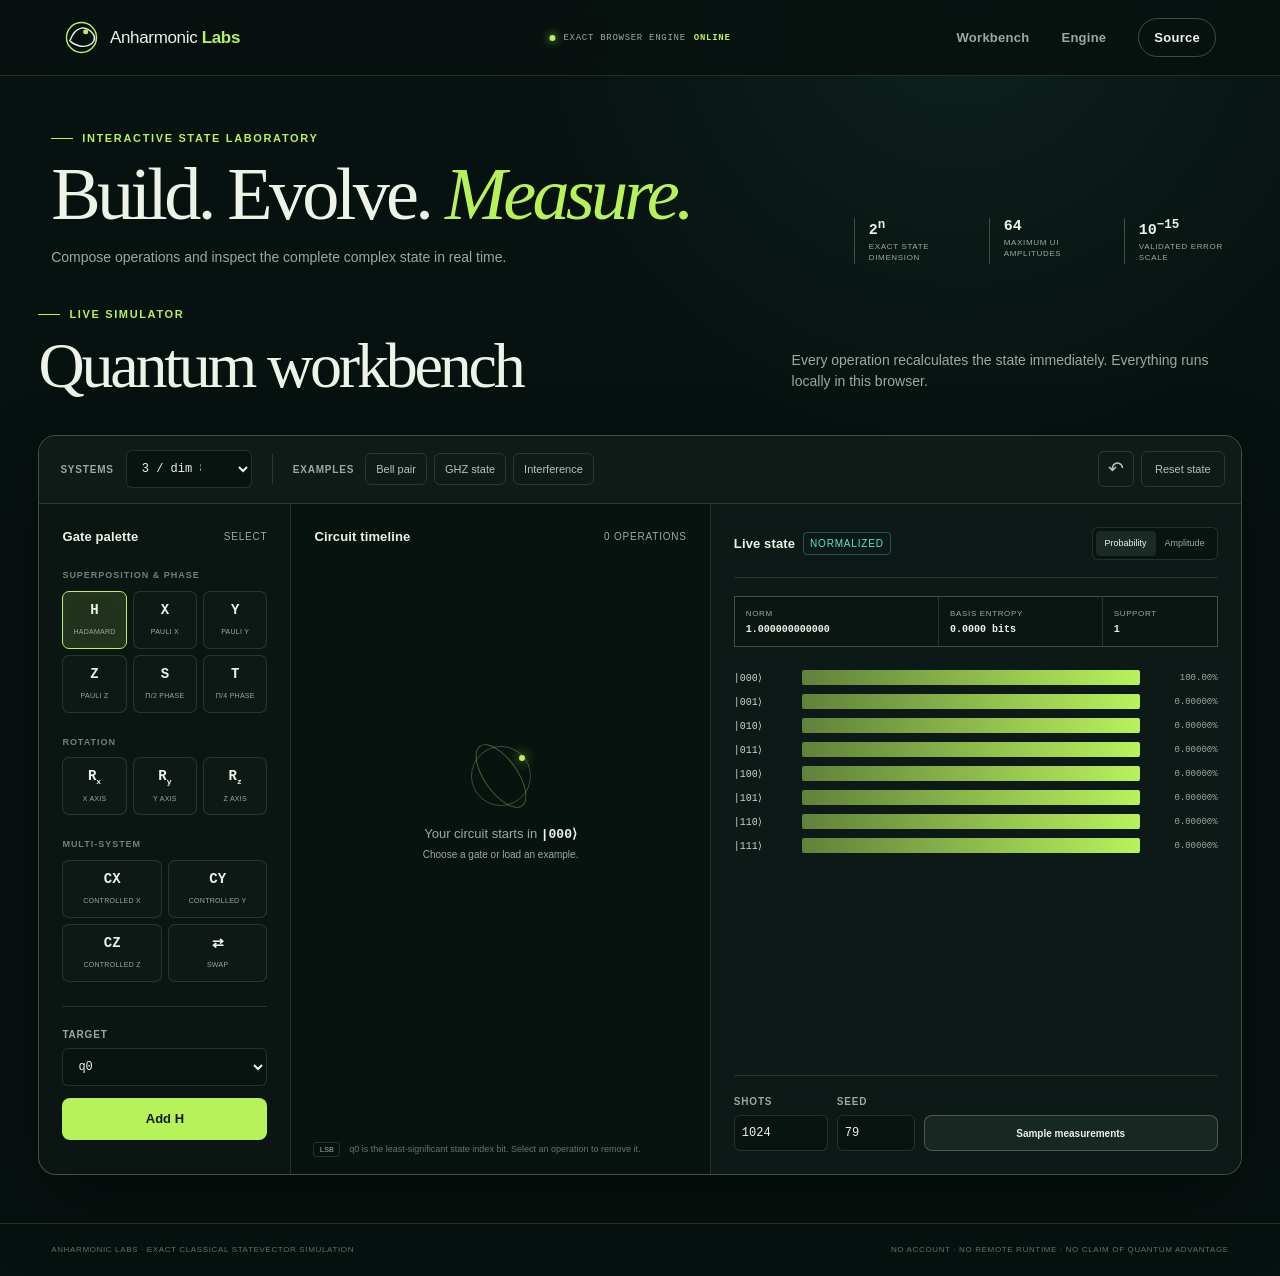
==== index.html @ ef907592 "Serve simulator from configured Pages root" ====
<!doctype html>
<html lang="en">
  <head>
    <meta charset="utf-8">
    <meta name="viewport" content="width=device-width, initial-scale=1">
    <meta name="description" content="Anharmonic Labs interactive quantum statevector simulator.">
    <meta name="theme-color" content="#07110f">
    <meta http-equiv="Content-Security-Policy" content="default-src 'self'; script-src 'self'; style-src 'self'; img-src 'self' data:; font-src 'self'; connect-src 'self'; object-src 'none'; base-uri 'self'; form-action 'self'">
    <title>Anharmonic Labs — Quantum Workbench</title>
    <link rel="stylesheet" href="assets/styles.css">
    <link rel="icon" href="assets/favicon.svg" type="image/svg+xml">
    <script type="module" src="assets/app.mjs"></script>
  </head>
  <body class="app-body">
    <a class="skip-link" href="#simulator">Skip to simulator</a>

    <header class="site-header app-header">
      <a class="brand" href="#simulator" aria-label="Anharmonic Labs workbench">
        <svg class="brand-mark" viewBox="0 0 42 42" role="img" aria-label="Anharmonic Labs orbit mark">
          <circle cx="21" cy="21" r="18"></circle>
          <path d="M7 25c7-19 20-19 28-8S21 39 7 25Z"></path>
          <circle class="brand-core" cx="26" cy="14" r="3"></circle>
        </svg>
        <span>Anharmonic <b>Labs</b></span>
      </a>
      <div class="engine-status"><i></i><span>Exact browser engine</span><strong>ONLINE</strong></div>
      <button id="mobile-menu" class="mobile-menu" type="button" aria-expanded="false" aria-controls="primary-nav">
        <span></span><span></span><span></span><span class="sr-only">Open navigation</span>
      </button>
      <nav id="primary-nav" class="primary-nav" aria-label="Primary navigation">
        <a href="#simulator">Workbench</a>
        <a href="https://github.com/Anharmoniclabs/Anharmoniclabs/tree/main/anharmonic-labs">Engine</a>
        <a class="nav-cta" href="https://github.com/Anharmoniclabs/Anharmoniclabs">Source</a>
      </nav>
    </header>

    <main class="simulator-app">
      <section class="app-intro" aria-labelledby="app-title">
        <div>
          <p class="eyebrow"><span></span> Interactive state laboratory</p>
          <h1 id="app-title">Build. Evolve. <em>Measure.</em></h1>
          <p>Compose operations and inspect the complete complex state in real time.</p>
        </div>
        <dl class="app-readout" aria-label="Engine capabilities">
          <div><dt>2<sup>n</sup></dt><dd>Exact state dimension</dd></div>
          <div><dt>64</dt><dd>Maximum UI amplitudes</dd></div>
          <div><dt>10<sup>−15</sup></dt><dd>Validated error scale</dd></div>
        </dl>
      </section>

      <section id="simulator" class="lab-section app-lab" aria-labelledby="simulator-title">
        <div class="section-heading app-section-heading">
          <div>
            <p class="eyebrow"><span></span> Live simulator</p>
            <h2 id="simulator-title">Quantum workbench</h2>
          </div>
          <p>Every operation recalculates the state immediately. Everything runs locally in this browser.</p>
        </div>

        <div class="lab-shell">
          <div class="lab-toolbar">
            <label class="field compact-field">
              <span>Systems</span>
              <select id="system-count">
                <option value="1">1 / dim 2</option>
                <option value="2">2 / dim 4</option>
                <option value="3" selected>3 / dim 8</option>
                <option value="4">4 / dim 16</option>
                <option value="5">5 / dim 32</option>
                <option value="6">6 / dim 64</option>
              </select>
            </label>
            <div class="toolbar-divider"></div>
            <div class="example-group" aria-label="Circuit examples">
              <span>Examples</span>
              <button type="button" data-example="bell">Bell pair</button>
              <button type="button" data-example="ghz">GHZ state</button>
              <button type="button" data-example="interference">Interference</button>
            </div>
            <div class="toolbar-actions">
              <button id="undo-gate" class="icon-button" type="button" title="Undo last operation" aria-label="Undo last operation">↶</button>
              <button id="reset-circuit" class="text-button" type="button">Reset state</button>
            </div>
          </div>

          <div class="lab-workspace">
            <aside class="gate-panel" aria-labelledby="gate-panel-title">
              <div class="panel-title"><h3 id="gate-panel-title">Gate palette</h3><span>Select</span></div>

              <p class="gate-family">Superposition &amp; phase</p>
              <div class="gate-grid">
                <button type="button" class="gate-button is-selected" data-gate="h" aria-pressed="true"><strong>H</strong><span>Hadamard</span></button>
                <button type="button" class="gate-button" data-gate="x" aria-pressed="false"><strong>X</strong><span>Pauli X</span></button>
                <button type="button" class="gate-button" data-gate="y" aria-pressed="false"><strong>Y</strong><span>Pauli Y</span></button>
                <button type="button" class="gate-button" data-gate="z" aria-pressed="false"><strong>Z</strong><span>Pauli Z</span></button>
                <button type="button" class="gate-button" data-gate="s" aria-pressed="false"><strong>S</strong><span>π/2 phase</span></button>
                <button type="button" class="gate-button" data-gate="t" aria-pressed="false"><strong>T</strong><span>π/4 phase</span></button>
              </div>

              <p class="gate-family">Rotation</p>
              <div class="gate-grid gate-grid-three">
                <button type="button" class="gate-button" data-gate="rx" aria-pressed="false"><strong>R<sub>x</sub></strong><span>X axis</span></button>
                <button type="button" class="gate-button" data-gate="ry" aria-pressed="false"><strong>R<sub>y</sub></strong><span>Y axis</span></button>
                <button type="button" class="gate-button" data-gate="rz" aria-pressed="false"><strong>R<sub>z</sub></strong><span>Z axis</span></button>
              </div>

              <p class="gate-family">Multi-system</p>
              <div class="gate-grid gate-grid-two">
                <button type="button" class="gate-button" data-gate="cx" aria-pressed="false"><strong>CX</strong><span>Controlled X</span></button>
                <button type="button" class="gate-button" data-gate="cy" aria-pressed="false"><strong>CY</strong><span>Controlled Y</span></button>
                <button type="button" class="gate-button" data-gate="cz" aria-pressed="false"><strong>CZ</strong><span>Controlled Z</span></button>
                <button type="button" class="gate-button" data-gate="swap" aria-pressed="false"><strong>⇄</strong><span>Swap</span></button>
              </div>

              <div class="gate-config">
                <label class="field"><span>Target</span><select id="target-system"></select></label>
                <label id="controlled-fields" class="field" hidden><span>Control / peer</span><select id="control-system"></select></label>
                <label id="rotation-fields" class="field rotation-field" hidden>
                  <span>Angle <output id="angle-output" for="rotation-angle">0.50π</output></span>
                  <input id="rotation-angle" type="range" min="-2" max="2" step="0.125" value="0.5">
                </label>
                <button id="add-gate" class="button button-primary add-gate" type="button">Add H</button>
              </div>
            </aside>

            <div class="circuit-panel">
              <div class="panel-title"><h3>Circuit timeline</h3><span id="operation-count">0 operations</span></div>
              <div id="circuit-view" class="circuit-view" aria-live="polite"></div>
              <p class="circuit-note"><span>LSB</span> q0 is the least-significant state index bit. Select an operation to remove it.</p>
            </div>

            <section class="results-panel" aria-labelledby="results-title">
              <div class="results-header">
                <div class="panel-title"><h3 id="results-title">Live state</h3><span class="exact-badge">Normalized</span></div>
                <div class="tab-list" role="tablist" aria-label="Result view">
                  <button type="button" role="tab" class="is-active" data-result-mode="probabilities" aria-selected="true">Probability</button>
                  <button type="button" role="tab" data-result-mode="amplitudes" aria-selected="false">Amplitude</button>
                </div>
              </div>

              <div class="metrics-row">
                <div><span>Norm</span><strong id="metric-norm">1.000000000000</strong></div>
                <div><span>Basis entropy</span><strong id="metric-entropy">0.0000 bits</strong></div>
                <div><span>Support</span><strong id="metric-support">1</strong></div>
              </div>

              <div id="probability-panel" class="result-content" role="tabpanel">
                <div id="probability-chart" class="probability-chart"></div>
              </div>
              <div id="amplitude-panel" class="result-content table-wrap" role="tabpanel" hidden>
                <table class="amplitude-table">
                  <thead><tr><th>Basis</th><th>Complex amplitude</th><th>Probability</th><th>Phase</th></tr></thead>
                  <tbody id="amplitude-table-body"></tbody>
                </table>
              </div>

              <div class="sample-bar">
                <label class="field inline-field"><span>Shots</span><input id="shots" type="number" value="1024" min="1" max="1000000"></label>
                <label class="field inline-field"><span>Seed</span><input id="seed" type="number" value="79"></label>
                <button id="sample-circuit" class="button button-secondary" type="button">Sample measurements</button>
              </div>
            </section>
          </div>
        </div>
      </section>
    </main>

    <footer class="app-footer">
      <span>Anharmonic Labs · exact classical statevector simulation</span>
      <span>No account · no remote runtime · no claim of quantum advantage</span>
    </footer>
    <div id="toast" class="toast" role="status" aria-live="polite"></div>
  </body>
</html>
---- assets/styles.css ----
:root {
  color-scheme: dark;
  --ink: #07110f;
  --ink-raised: #0b1714;
  --ink-soft: #10201c;
  --line: rgba(232, 242, 225, 0.13);
  --line-bright: rgba(232, 242, 225, 0.25);
  --paper: #eef3e8;
  --muted: #9ca9a0;
  --acid: #b8f25b;
  --acid-soft: rgba(184, 242, 91, 0.12);
  --aqua: #5be6c4;
  --violet: #9279ff;
  --danger: #ff806d;
  --serif: Georgia, "Times New Roman", serif;
  --sans: Inter, ui-sans-serif, -apple-system, BlinkMacSystemFont, "Segoe UI", sans-serif;
  --mono: "SFMono-Regular", Consolas, "Liberation Mono", monospace;
  --radius: 18px;
  --shadow: 0 30px 80px rgba(0, 0, 0, 0.3);
}

* { box-sizing: border-box; }
html { scroll-behavior: smooth; scroll-padding-top: 88px; }
body {
  margin: 0;
  background: var(--ink);
  color: var(--paper);
  font-family: var(--sans);
  font-size: 16px;
  line-height: 1.5;
  -webkit-font-smoothing: antialiased;
}
button, input, select { font: inherit; }
button, a { -webkit-tap-highlight-color: transparent; }
a { color: inherit; }
button { color: inherit; }
[hidden] { display: none !important; }

.sr-only {
  position: absolute;
  width: 1px;
  height: 1px;
  padding: 0;
  margin: -1px;
  overflow: hidden;
  clip: rect(0, 0, 0, 0);
  white-space: nowrap;
  border: 0;
}
.skip-link {
  position: fixed;
  z-index: 100;
  top: 10px;
  left: 10px;
  transform: translateY(-160%);
  padding: 10px 16px;
  border-radius: 8px;
  background: var(--acid);
  color: var(--ink);
  font-weight: 800;
}
.skip-link:focus { transform: none; }

.site-header {
  position: sticky;
  z-index: 50;
  top: 0;
  display: flex;
  align-items: center;
  justify-content: space-between;
  width: 100%;
  height: 76px;
  padding: 0 clamp(22px, 5vw, 80px);
  border-bottom: 1px solid var(--line);
  background: rgba(7, 17, 15, 0.86);
  backdrop-filter: blur(18px);
}
.brand {
  display: inline-flex;
  align-items: center;
  gap: 11px;
  color: var(--paper);
  font-size: 17px;
  font-weight: 500;
  letter-spacing: -0.02em;
  text-decoration: none;
}
.brand b { color: var(--acid); font-weight: 650; }
.brand-mark { width: 35px; height: 35px; fill: none; stroke: var(--acid); stroke-width: 1.7; }
.brand-mark path { stroke: var(--paper); }
.brand-mark .brand-core { fill: var(--acid); stroke: none; }
.primary-nav { display: flex; align-items: center; gap: 32px; }
.primary-nav a {
  color: var(--muted);
  font-size: 13px;
  font-weight: 650;
  letter-spacing: 0.02em;
  text-decoration: none;
  transition: color 160ms ease;
}
.primary-nav a:hover { color: var(--paper); }
.primary-nav .nav-cta {
  padding: 9px 15px;
  border: 1px solid var(--line-bright);
  border-radius: 999px;
  color: var(--paper);
}
.mobile-menu { display: none; }

.app-body {
  min-height: 100vh;
  background:
    radial-gradient(circle at 75% 0%, rgba(91, 230, 196, 0.08), transparent 30%),
    var(--ink);
}
.app-header { position: relative; }
.engine-status {
  position: absolute;
  left: 50%;
  display: flex;
  align-items: center;
  gap: 8px;
  color: var(--muted);
  font: 9px var(--mono);
  letter-spacing: 0.08em;
  text-transform: uppercase;
  transform: translateX(-50%);
}
.engine-status i {
  width: 6px;
  height: 6px;
  border-radius: 50%;
  background: var(--acid);
  box-shadow: 0 0 10px var(--acid);
}
.engine-status strong { color: var(--acid); font-weight: 700; }
.simulator-app { min-height: calc(100vh - 76px); }
.app-intro {
  display: grid;
  grid-template-columns: 1fr auto;
  gap: 40px;
  align-items: end;
  max-width: 1540px;
  margin: auto;
  padding: 54px clamp(22px, 4vw, 64px) 38px;
}
.app-intro .eyebrow { margin-bottom: 12px; }
.app-intro h1 { font-size: clamp(44px, 5.8vw, 82px); }
.app-intro > div > p:last-child {
  margin: 17px 0 0;
  color: var(--muted);
  font-size: 14px;
}
.app-readout {
  display: flex;
  gap: 30px;
  margin: 0 0 4px;
}
.app-readout div { padding-left: 14px; border-left: 1px solid var(--line-bright); }
.app-readout dt { font: 650 15px var(--mono); }
.app-readout dd { max-width: 90px; margin: 3px 0 0; color: var(--muted); font-size: 8px; line-height: 1.35; letter-spacing: 0.08em; text-transform: uppercase; }
.app-lab.lab-section {
  padding: 0 clamp(14px, 3vw, 48px) 48px;
  border: 0;
  background: transparent;
}
.app-section-heading { max-width: 1540px; margin-bottom: 20px; }
.app-section-heading h2 { font-size: clamp(30px, 3vw, 46px); }
.app-lab .lab-shell { max-width: 1540px; }
.app-lab .lab-workspace { min-height: 650px; }
.app-footer {
  display: flex;
  justify-content: space-between;
  gap: 20px;
  padding: 20px clamp(22px, 4vw, 64px);
  border-top: 1px solid var(--line);
  color: #647169;
  font-size: 8px;
  letter-spacing: 0.08em;
  text-transform: uppercase;
}

.hero {
  position: relative;
  display: grid;
  grid-template-columns: minmax(0, 1fr) minmax(420px, 0.82fr);
  gap: clamp(50px, 8vw, 120px);
  align-items: center;
  min-height: calc(100vh - 76px);
  padding: 80px clamp(24px, 7vw, 112px) 90px;
  overflow: hidden;
}
.hero::before {
  content: "";
  position: absolute;
  inset: 0;
  pointer-events: none;
  background-image: linear-gradient(var(--line) 1px, transparent 1px), linear-gradient(90deg, var(--line) 1px, transparent 1px);
  background-size: 80px 80px;
  mask-image: linear-gradient(to bottom, rgba(0, 0, 0, 0.45), transparent 82%);
  opacity: 0.26;
}
.hero-glow { position: absolute; border-radius: 50%; filter: blur(10px); pointer-events: none; }
.hero-glow-one { width: 480px; height: 480px; right: 4%; top: 8%; background: radial-gradient(circle, rgba(91, 230, 196, 0.12), transparent 68%); }
.hero-glow-two { width: 360px; height: 360px; left: 4%; bottom: 0; background: radial-gradient(circle, rgba(146, 121, 255, 0.08), transparent 68%); }
.hero-copy, .hero-visual { position: relative; z-index: 1; }
.eyebrow {
  display: flex;
  align-items: center;
  gap: 9px;
  margin: 0 0 22px;
  color: var(--acid);
  font-size: 11px;
  font-weight: 750;
  letter-spacing: 0.15em;
  text-transform: uppercase;
}
.eyebrow span { width: 22px; height: 1px; background: currentColor; }
h1, h2 { margin: 0; font-family: var(--serif); font-weight: 400; letter-spacing: -0.05em; line-height: 0.96; }
h1 { max-width: 780px; font-size: clamp(56px, 7vw, 112px); }
h1 em, h2 em { color: var(--acid); font-weight: 400; }
.hero-lede { max-width: 620px; margin: 32px 0 0; color: #b6c1b8; font-size: clamp(17px, 1.4vw, 21px); line-height: 1.65; }
.hero-actions { display: flex; flex-wrap: wrap; gap: 12px; margin-top: 36px; }
.button {
  display: inline-flex;
  align-items: center;
  justify-content: center;
  gap: 16px;
  min-height: 48px;
  padding: 0 20px;
  border: 1px solid transparent;
  border-radius: 8px;
  font-size: 13px;
  font-weight: 750;
  text-decoration: none;
  cursor: pointer;
  transition: transform 160ms ease, background 160ms ease, border-color 160ms ease;
}
.button:hover { transform: translateY(-1px); }
.button-primary { background: var(--acid); color: #101b0d; }
.button-primary:hover { background: #c8ff6f; }
.button-quiet { border-color: var(--line); background: rgba(255, 255, 255, 0.025); color: var(--paper); }
.button-secondary { border-color: var(--line-bright); background: #172722; color: var(--paper); }
.hero-proof { display: flex; gap: clamp(22px, 3vw, 48px); margin: 58px 0 0; }
.hero-proof div { padding-left: 16px; border-left: 1px solid var(--line-bright); }
.hero-proof dt { font-family: var(--mono); font-size: 17px; font-weight: 700; }
.hero-proof dd { max-width: 110px; margin: 3px 0 0; color: var(--muted); font-size: 10px; line-height: 1.35; text-transform: uppercase; letter-spacing: 0.09em; }
.hero-proof sup { font-size: 10px; }

.hero-visual { justify-self: center; width: min(100%, 540px); }
.visual-frame {
  position: relative;
  aspect-ratio: 0.92;
  overflow: hidden;
  border: 1px solid var(--line-bright);
  border-radius: 6px;
  background: linear-gradient(145deg, rgba(18, 36, 31, 0.92), rgba(5, 13, 11, 0.94));
  box-shadow: var(--shadow), inset 0 0 100px rgba(91, 230, 196, 0.04);
}
.visual-toolbar { display: flex; justify-content: space-between; padding: 17px 19px; border-bottom: 1px solid var(--line); color: var(--muted); font: 10px var(--mono); text-transform: uppercase; letter-spacing: 0.08em; }
.live-indicator { display: flex; align-items: center; gap: 7px; color: var(--paper); }
.live-indicator i, .status-dot { width: 6px; height: 6px; border-radius: 50%; background: var(--acid); box-shadow: 0 0 10px var(--acid); }
.orbit-stage { position: absolute; inset: 10% 4% 17%; transform: rotate(-7deg); }
.axis { position: absolute; top: 50%; left: 50%; background: var(--line-bright); transform-origin: left center; }
.axis-x { width: 44%; height: 1px; transform: rotate(16deg); }
.axis-y { width: 39%; height: 1px; transform: rotate(106deg); }
.orbit { position: absolute; inset: 17%; border: 1px solid rgba(184, 242, 91, 0.34); border-radius: 50%; transform: rotate(30deg) skewY(-17deg); }
.orbit::after { content: ""; position: absolute; width: 4px; height: 4px; border-radius: 50%; background: var(--acid); top: 8%; left: 24%; box-shadow: 0 0 14px var(--acid); }
.orbit-b { inset: 22% 8%; border-color: rgba(91, 230, 196, 0.32); transform: rotate(89deg) skewY(21deg); }
.orbit-c { inset: 12% 27%; border-color: rgba(146, 121, 255, 0.38); transform: rotate(145deg) skewX(-15deg); }
.state-core { position: absolute; top: 50%; left: 50%; width: 14px; height: 14px; border: 3px solid var(--paper); border-radius: 50%; transform: translate(-50%, -50%); box-shadow: 0 0 26px rgba(238, 243, 232, 0.7); }
.state-point { position: absolute; width: 7px; height: 7px; border-radius: 50%; background: var(--acid); box-shadow: 0 0 18px currentColor; animation: pulse 3s ease-in-out infinite; }
.point-a { top: 19%; left: 69%; }
.point-b { top: 68%; left: 21%; color: var(--aqua); background: var(--aqua); animation-delay: -1s; }
.point-c { top: 75%; left: 71%; color: var(--violet); background: var(--violet); animation-delay: -2s; }
@keyframes pulse { 50% { transform: scale(1.7); opacity: 0.55; } }
.ket-readout { position: absolute; right: 20px; bottom: 20px; left: 20px; display: flex; align-items: center; gap: 14px; padding: 14px 16px; border: 1px solid var(--line); background: rgba(4, 12, 10, 0.82); }
.ket-readout span { color: var(--acid); font: italic 25px var(--serif); }
.ket-readout code { overflow: hidden; color: #c1cac2; font-size: 10px; text-overflow: ellipsis; white-space: nowrap; }
.visual-caption { display: flex; align-items: center; gap: 10px; margin-top: 11px; color: var(--muted); font-size: 10px; text-transform: uppercase; letter-spacing: 0.12em; }
.visual-caption span { color: var(--acid); }

.lab-section { padding: 100px clamp(18px, 4vw, 64px) 120px; border-top: 1px solid var(--line); background: #091411; }
.section-heading { display: flex; justify-content: space-between; align-items: flex-end; max-width: 1420px; margin: 0 auto 38px; }
.section-heading .eyebrow { margin-bottom: 13px; }
.section-heading h2, .method-intro h2, .architecture-copy h2 { font-size: clamp(44px, 5vw, 76px); }
.section-heading > p { max-width: 450px; margin: 0 0 5px; color: var(--muted); font-size: 14px; }
.lab-shell { max-width: 1420px; margin: auto; overflow: hidden; border: 1px solid var(--line-bright); border-radius: var(--radius); background: #0b1613; box-shadow: var(--shadow); }
.lab-toolbar { display: flex; align-items: center; min-height: 68px; padding: 11px 16px 11px 21px; border-bottom: 1px solid var(--line); background: #0e1b17; }
.field { display: grid; gap: 6px; }
.field > span { color: var(--muted); font-size: 10px; font-weight: 750; letter-spacing: 0.08em; text-transform: uppercase; }
.field select, .field input[type="number"] { min-height: 38px; padding: 0 34px 0 11px; border: 1px solid var(--line); border-radius: 6px; outline: 0; background: #09130f; color: var(--paper); font-family: var(--mono); font-size: 12px; }
.field select:focus, .field input:focus { border-color: var(--acid); box-shadow: 0 0 0 2px var(--acid-soft); }
.compact-field { display: flex; align-items: center; gap: 12px; }
.compact-field select { width: 126px; }
.toolbar-divider { width: 1px; height: 30px; margin: 0 20px; background: var(--line); }
.example-group { display: flex; align-items: center; gap: 7px; }
.example-group > span { margin-right: 4px; color: var(--muted); font-size: 10px; font-weight: 750; letter-spacing: 0.08em; text-transform: uppercase; }
.example-group button, .text-button, .icon-button { border: 1px solid var(--line); border-radius: 6px; background: transparent; color: #b7c1b9; cursor: pointer; }
.example-group button { padding: 7px 10px; font-size: 11px; }
.example-group button:hover, .text-button:hover, .icon-button:hover { border-color: var(--line-bright); color: var(--paper); }
.toolbar-actions { display: flex; gap: 7px; margin-left: auto; }
.icon-button { width: 36px; height: 36px; font-size: 19px; }
.text-button { padding: 0 13px; font-size: 11px; }
.lab-workspace { display: grid; grid-template-columns: 252px minmax(300px, 0.95fr) minmax(400px, 1.2fr); min-height: 680px; }
.gate-panel, .circuit-panel, .results-panel { padding: 23px; }
.gate-panel, .circuit-panel { border-right: 1px solid var(--line); }
.panel-title { display: flex; align-items: center; justify-content: space-between; }
.panel-title h3 { margin: 0; font-size: 13px; letter-spacing: 0.01em; }
.panel-title > span { color: var(--muted); font-size: 10px; text-transform: uppercase; letter-spacing: 0.08em; }
.gate-family { margin: 23px 0 8px; color: #718078; font-size: 9px; font-weight: 750; letter-spacing: 0.11em; text-transform: uppercase; }
.gate-grid { display: grid; grid-template-columns: repeat(3, 1fr); gap: 6px; }
.gate-grid-two { grid-template-columns: repeat(2, 1fr); }
.gate-button { display: grid; place-items: center; min-height: 58px; padding: 7px 3px; border: 1px solid var(--line); border-radius: 7px; background: rgba(255,255,255,0.015); cursor: pointer; transition: border 120ms, background 120ms, transform 120ms; }
.gate-button:hover { border-color: var(--line-bright); transform: translateY(-1px); }
.gate-button.is-selected { border-color: var(--acid); background: var(--acid-soft); box-shadow: inset 0 0 22px rgba(184, 242, 91, 0.05); }
.gate-button strong { font: 700 14px var(--mono); }
.gate-button strong sub { font-size: 8px; }
.gate-button span { margin-top: 3px; color: var(--muted); font-size: 7px; text-transform: uppercase; letter-spacing: 0.04em; }
.gate-config { display: grid; gap: 12px; margin-top: 24px; padding-top: 20px; border-top: 1px solid var(--line); }
.rotation-field output { float: right; color: var(--paper); font-family: var(--mono); }
.rotation-field input { width: 100%; accent-color: var(--acid); }
.add-gate { width: 100%; min-height: 42px; }

.circuit-panel { position: relative; min-width: 0; background: rgba(2, 9, 7, 0.24); }
.circuit-view { min-height: 540px; margin: 18px -23px 0; overflow: hidden; }
.empty-circuit { display: grid; place-items: center; align-content: center; min-height: 480px; color: var(--muted); text-align: center; }
.empty-circuit p { margin: 18px 0 3px; font-size: 13px; }
.empty-circuit strong { color: var(--paper); font-family: var(--mono); }
.empty-circuit small { font-size: 10px; }
.empty-orbit { position: relative; display: block; width: 60px; height: 60px; border: 1px solid var(--line-bright); border-radius: 50%; }
.empty-orbit::before { content: ""; position: absolute; inset: 12px -8px; border: 1px solid rgba(184,242,91,.35); border-radius: 50%; transform: rotate(55deg); }
.empty-orbit::after { content: ""; position: absolute; width: 6px; height: 6px; top: 8px; right: 5px; border-radius: 50%; background: var(--acid); box-shadow: 0 0 12px var(--acid); }
.circuit-scroll { min-width: max-content; padding: 25px 23px; }
.circuit-row { position: relative; display: grid; grid-template-columns: 35px repeat(var(--columns), 54px); align-items: center; height: 66px; }
.system-label { position: relative; z-index: 2; color: var(--muted); font: 11px var(--mono); }
.wire { position: absolute; right: 0; left: 35px; height: 1px; background: #34433d; }
.circuit-cell { position: relative; z-index: 2; display: grid; place-items: center; height: 54px; }
.circuit-gate { width: 36px; height: 36px; padding: 0; border: 1px solid var(--acid); border-radius: 5px; background: #15251d; color: var(--acid); font: 700 10px var(--mono); cursor: pointer; box-shadow: 0 0 18px rgba(184, 242, 91, 0.08); }
.circuit-gate:hover { background: var(--acid); color: var(--ink); }
.control-mark { width: 9px; height: 9px; border-radius: 50%; background: var(--aqua); box-shadow: 0 0 10px rgba(91,230,196,.4); }
.swap-mark { color: var(--aqua); font: 21px var(--mono); }
.circuit-note { position: absolute; right: 22px; bottom: 18px; left: 22px; margin: 0; color: #66746d; font-size: 9px; }
.circuit-note span { margin-right: 7px; padding: 2px 5px; border: 1px solid var(--line); border-radius: 3px; color: var(--muted); font: 8px var(--mono); }

.results-panel { min-width: 0; background: #0d1916; }
.results-header { display: flex; align-items: center; justify-content: space-between; padding-bottom: 17px; border-bottom: 1px solid var(--line); }
.exact-badge { margin-left: 8px; padding: 3px 6px; border: 1px solid rgba(91,230,196,.3); border-radius: 4px; color: var(--aqua) !important; }
.tab-list { display: flex; padding: 3px; border: 1px solid var(--line); border-radius: 6px; background: #09130f; }
.tab-list button { padding: 6px 9px; border: 0; border-radius: 4px; background: transparent; color: var(--muted); font-size: 9px; cursor: pointer; }
.tab-list button.is-active { background: #1a2a24; color: var(--paper); }
.metrics-row { display: grid; grid-template-columns: 1.25fr 1fr .7fr; gap: 1px; margin: 18px 0; background: var(--line); border: 1px solid var(--line); }
.metrics-row div { padding: 11px; background: #0b1613; }
.metrics-row span { display: block; color: var(--muted); font-size: 8px; text-transform: uppercase; letter-spacing: .08em; }
.metrics-row strong { display: block; margin-top: 4px; font: 600 10px var(--mono); }
.result-content { height: 410px; overflow: auto; scrollbar-color: #34443d transparent; }
.probability-chart { display: grid; gap: 9px; padding: 5px 0 15px; }
.probability-row { display: grid; grid-template-columns: minmax(58px, auto) 1fr 68px; gap: 10px; align-items: center; }
.basis-state { color: #cbd3cc; font: 10px var(--mono); }
.probability-track { height: 15px; overflow: hidden; border-radius: 2px; background: rgba(255,255,255,.035); }
.probability-fill { display: block; width: var(--value); height: 100%; background: linear-gradient(90deg, rgba(184,242,91,.46), var(--acid)); transform-origin: left; animation: grow 400ms ease-out; }
@keyframes grow { from { transform: scaleX(0); } }
.probability-value { color: var(--muted); font: 9px var(--mono); text-align: right; }
.table-wrap { border: 1px solid var(--line); }
.amplitude-table { width: 100%; border-collapse: collapse; font-size: 9px; }
.amplitude-table th, .amplitude-table td { padding: 9px 8px; border-bottom: 1px solid var(--line); text-align: right; }
.amplitude-table th:first-child, .amplitude-table td:first-child { text-align: left; }
.amplitude-table thead { position: sticky; z-index: 1; top: 0; background: #12201b; color: var(--muted); text-transform: uppercase; letter-spacing: .05em; }
.amplitude-table tbody th { color: var(--acid); font: 9px var(--mono); }
.complex-value { color: #dce3dc; font-family: var(--mono); }
.sample-bar { display: grid; grid-template-columns: 94px 78px 1fr; gap: 9px; align-items: end; padding-top: 18px; border-top: 1px solid var(--line); }
.inline-field input { width: 100%; min-height: 36px !important; padding: 0 7px !important; }
.sample-bar .button { min-height: 36px; padding: 0 10px; font-size: 10px; }

.method-section { position: relative; display: grid; grid-template-columns: .5fr 1.25fr 1fr; gap: clamp(30px, 6vw, 100px); padding: 130px clamp(24px, 7vw, 112px); border-top: 1px solid var(--line); }
.section-index { color: #68766f; font: 9px var(--mono); letter-spacing: .1em; text-transform: uppercase; }
.method-intro > p:last-child, .architecture-copy > p { max-width: 600px; margin: 28px 0 0; color: var(--muted); line-height: 1.7; }
.equation-card { align-self: start; padding: 32px; border: 1px solid var(--line-bright); background: linear-gradient(145deg, rgba(19,39,33,.86), rgba(9,20,17,.86)); }
.equation-label { color: var(--acid); font: 9px var(--mono); text-transform: uppercase; letter-spacing: .12em; }
.equation { margin: 45px 0; font: italic clamp(25px, 3vw, 45px) var(--serif); text-align: center; white-space: nowrap; }
.equation-card p { color: var(--muted); font-size: 12px; line-height: 1.7; }
.equation-small { margin-top: 25px; padding-top: 20px; border-top: 1px solid var(--line); color: var(--aqua); font: 17px var(--serif); }
.principle-grid { grid-column: 2 / 4; display: grid; grid-template-columns: repeat(3, 1fr); gap: 1px; margin-top: 40px; background: var(--line); border: 1px solid var(--line); }
.principle-grid article { padding: 28px; background: var(--ink); }
.principle-grid article > span { color: var(--acid); font: 9px var(--mono); }
.principle-grid h3 { margin: 28px 0 10px; font: 400 24px var(--serif); }
.principle-grid p { margin: 0; color: var(--muted); font-size: 12px; line-height: 1.7; }

.architecture-section { display: grid; grid-template-columns: .9fr 1.1fr; gap: clamp(50px, 10vw, 150px); align-items: center; padding: 130px clamp(24px, 7vw, 112px); border-top: 1px solid var(--line); background: #0a1512; }
.boundary-list { display: grid; gap: 0; margin: 38px 0 0; padding: 0; list-style: none; border-top: 1px solid var(--line); }
.boundary-list li { display: grid; grid-template-columns: 70px 1fr; gap: 20px; padding: 15px 0; border-bottom: 1px solid var(--line); color: #9eaaa1; font-size: 12px; }
.boundary-list span { color: var(--acid); font: 9px var(--mono); text-transform: uppercase; letter-spacing: .08em; }
.architecture-diagram { padding: 22px; border: 1px solid var(--line-bright); border-radius: 4px; background: #07100e; box-shadow: var(--shadow); }
.boundary-zone { display: grid; gap: 10px; padding: 17px; border: 1px dashed #30423a; }
.private-zone { background: rgba(146,121,255,.035); border-color: rgba(146,121,255,.3); }
.zone-label { margin-bottom: 5px; color: var(--muted); font: 8px var(--mono); text-transform: uppercase; letter-spacing: .11em; }
.system-node { display: flex; align-items: center; gap: 13px; padding: 13px; border: 1px solid var(--line); background: #0c1915; }
.system-node i { display: grid; place-items: center; width: 34px; height: 34px; flex: 0 0 auto; border: 1px solid var(--line-bright); color: var(--aqua); font: 12px var(--mono); }
.system-node strong, .system-node small { display: block; }
.system-node strong { font-size: 11px; }
.system-node small { margin-top: 2px; color: var(--muted); font-size: 9px; }
.primary-node { border-color: rgba(184,242,91,.28); }
.primary-node i { color: var(--acid); }
.protected-node i { color: var(--violet); }
.boundary-connector { display: flex; align-items: center; justify-content: center; gap: 12px; height: 58px; color: #6e7a74; font: 8px var(--mono); text-transform: uppercase; letter-spacing: .08em; }
.boundary-connector i { color: var(--acid); font-size: 19px; font-style: normal; }
.protected-action { display: flex; align-items: center; justify-content: center; gap: 8px; padding: 10px; border: 1px solid var(--line); background: transparent; color: var(--muted); font-size: 9px; cursor: pointer; }
.protected-action .status-dot { background: #727c76; box-shadow: none; }

.verification-strip { padding: 45px clamp(24px, 7vw, 112px); border-top: 1px solid var(--line); border-bottom: 1px solid var(--line); text-align: center; }
.verification-strip p { margin: 0; color: var(--muted); font-size: 10px; text-transform: uppercase; letter-spacing: .12em; }
.verification-strip div { display: flex; flex-wrap: wrap; justify-content: center; gap: clamp(25px, 5vw, 75px); margin: 23px 0; }
.verification-strip div span { font: 400 clamp(18px, 2.2vw, 30px) var(--serif); }
.verification-strip small { color: #65716b; font-size: 9px; }

.site-footer { display: grid; grid-template-columns: 1fr 1fr; gap: 80px; padding: 80px clamp(24px, 7vw, 112px) 35px; }
.footer-brand > span { font: 36px var(--serif); }
.footer-brand p { color: var(--muted); font-size: 12px; }
.footer-links { display: grid; grid-template-columns: repeat(2, 1fr); gap: 40px; }
.footer-links div { display: grid; align-content: start; gap: 8px; }
.footer-links strong { margin-bottom: 7px; color: var(--muted); font-size: 9px; text-transform: uppercase; letter-spacing: .1em; }
.footer-links a { width: fit-content; color: #c3cbc4; font-size: 11px; text-decoration: none; }
.footer-links a:hover { color: var(--acid); }
.footer-note { grid-column: 1 / -1; display: flex; justify-content: space-between; margin: 35px 0 0; padding-top: 20px; border-top: 1px solid var(--line); color: #5f6d66; font-size: 9px; text-transform: uppercase; letter-spacing: .08em; }

.toast { position: fixed; z-index: 80; right: 24px; bottom: 24px; max-width: min(450px, calc(100vw - 48px)); padding: 13px 17px; border: 1px solid rgba(184,242,91,.35); border-radius: 7px; background: #14231e; color: var(--paper); box-shadow: var(--shadow); font-size: 11px; transform: translateY(25px); opacity: 0; pointer-events: none; transition: opacity 180ms, transform 180ms; }
.toast.is-visible { transform: none; opacity: 1; }

@media (max-width: 1180px) {
  .hero { grid-template-columns: 1fr .75fr; }
  .lab-workspace { grid-template-columns: 235px 1fr; }
  .results-panel { grid-column: 1 / -1; border-top: 1px solid var(--line); }
  .result-content { height: 340px; }
  .method-section { grid-template-columns: .25fr 1fr 1fr; }
}

@media (max-width: 850px) {
  .site-header { height: 66px; }
  .mobile-menu { display: grid; width: 38px; height: 38px; place-content: center; gap: 4px; border: 1px solid var(--line); background: transparent; }
  .mobile-menu > span:not(.sr-only) { width: 16px; height: 1px; background: var(--paper); }
  .primary-nav { position: absolute; top: 66px; right: 0; left: 0; display: none; align-items: stretch; gap: 0; padding: 10px 22px 20px; border-bottom: 1px solid var(--line); background: #091411; }
  .primary-nav.is-open { display: grid; }
  .primary-nav a { padding: 13px 0; }
  .primary-nav .nav-cta { margin-top: 5px; text-align: center; }
  .engine-status { display: none; }
  .app-intro { grid-template-columns: 1fr; padding-top: 38px; }
  .app-readout { justify-content: flex-start; }
  .hero { grid-template-columns: 1fr; min-height: auto; padding-top: 90px; }
  .hero-visual { width: min(100%, 570px); margin-top: 20px; }
  .visual-frame { aspect-ratio: 1.1; }
  .section-heading { display: grid; gap: 20px; }
  .lab-workspace { grid-template-columns: 1fr; }
  .gate-panel, .circuit-panel { border-right: 0; border-bottom: 1px solid var(--line); }
  .gate-grid { grid-template-columns: repeat(6, 1fr); }
  .gate-grid-three { grid-template-columns: repeat(3, 1fr); }
  .gate-grid-two { grid-template-columns: repeat(4, 1fr); }
  .gate-config { grid-template-columns: repeat(2, 1fr); align-items: end; }
  .add-gate { align-self: end; }
  .circuit-panel { min-height: 470px; }
  .circuit-view { min-height: 370px; overflow-x: auto; }
  .empty-circuit { min-height: 340px; }
  .method-section { grid-template-columns: 1fr; }
  .section-index { display: none; }
  .principle-grid { grid-column: auto; }
  .architecture-section { grid-template-columns: 1fr; }
}

@media (max-width: 590px) {
  .app-intro { gap: 25px; padding-right: 18px; padding-left: 18px; }
  .app-intro h1 { font-size: 48px; }
  .app-readout { gap: 12px; }
  .app-readout div { padding-left: 8px; }
  .app-section-heading { padding-right: 6px; padding-left: 6px; }
  .app-footer { display: grid; }
  .hero { padding-right: 22px; padding-left: 22px; }
  h1 { font-size: clamp(49px, 15vw, 72px); }
  .hero-actions { display: grid; }
  .hero-proof { gap: 14px; }
  .hero-proof div { padding-left: 9px; }
  .visual-frame { aspect-ratio: .88; }
  .lab-section { padding-right: 10px; padding-left: 10px; }
  .section-heading { padding: 0 12px; }
  .lab-toolbar { flex-wrap: wrap; gap: 10px; }
  .toolbar-divider { display: none; }
  .example-group { order: 3; width: 100%; overflow-x: auto; }
  .gate-grid { grid-template-columns: repeat(3, 1fr); }
  .gate-grid-two { grid-template-columns: repeat(2, 1fr); }
  .gate-config { grid-template-columns: 1fr; }
  .metrics-row { grid-template-columns: 1fr; }
  .metrics-row div { display: flex; justify-content: space-between; align-items: center; }
  .metrics-row strong { margin: 0; }
  .sample-bar { grid-template-columns: 1fr 1fr; }
  .sample-bar .button { grid-column: 1 / -1; }
  .probability-row { grid-template-columns: 55px 1fr 62px; }
  .method-section, .architecture-section { padding-right: 22px; padding-left: 22px; }
  .principle-grid { grid-template-columns: 1fr; }
  .equation-card { padding: 22px; }
  .equation { font-size: 26px; }
  .site-footer { grid-template-columns: 1fr; gap: 30px; padding-right: 22px; padding-left: 22px; }
  .footer-note { display: grid; gap: 7px; }
}

@media (prefers-reduced-motion: reduce) {
  html { scroll-behavior: auto; }
  *, *::before, *::after { animation-duration: .01ms !important; animation-iteration-count: 1 !important; transition-duration: .01ms !important; }
}
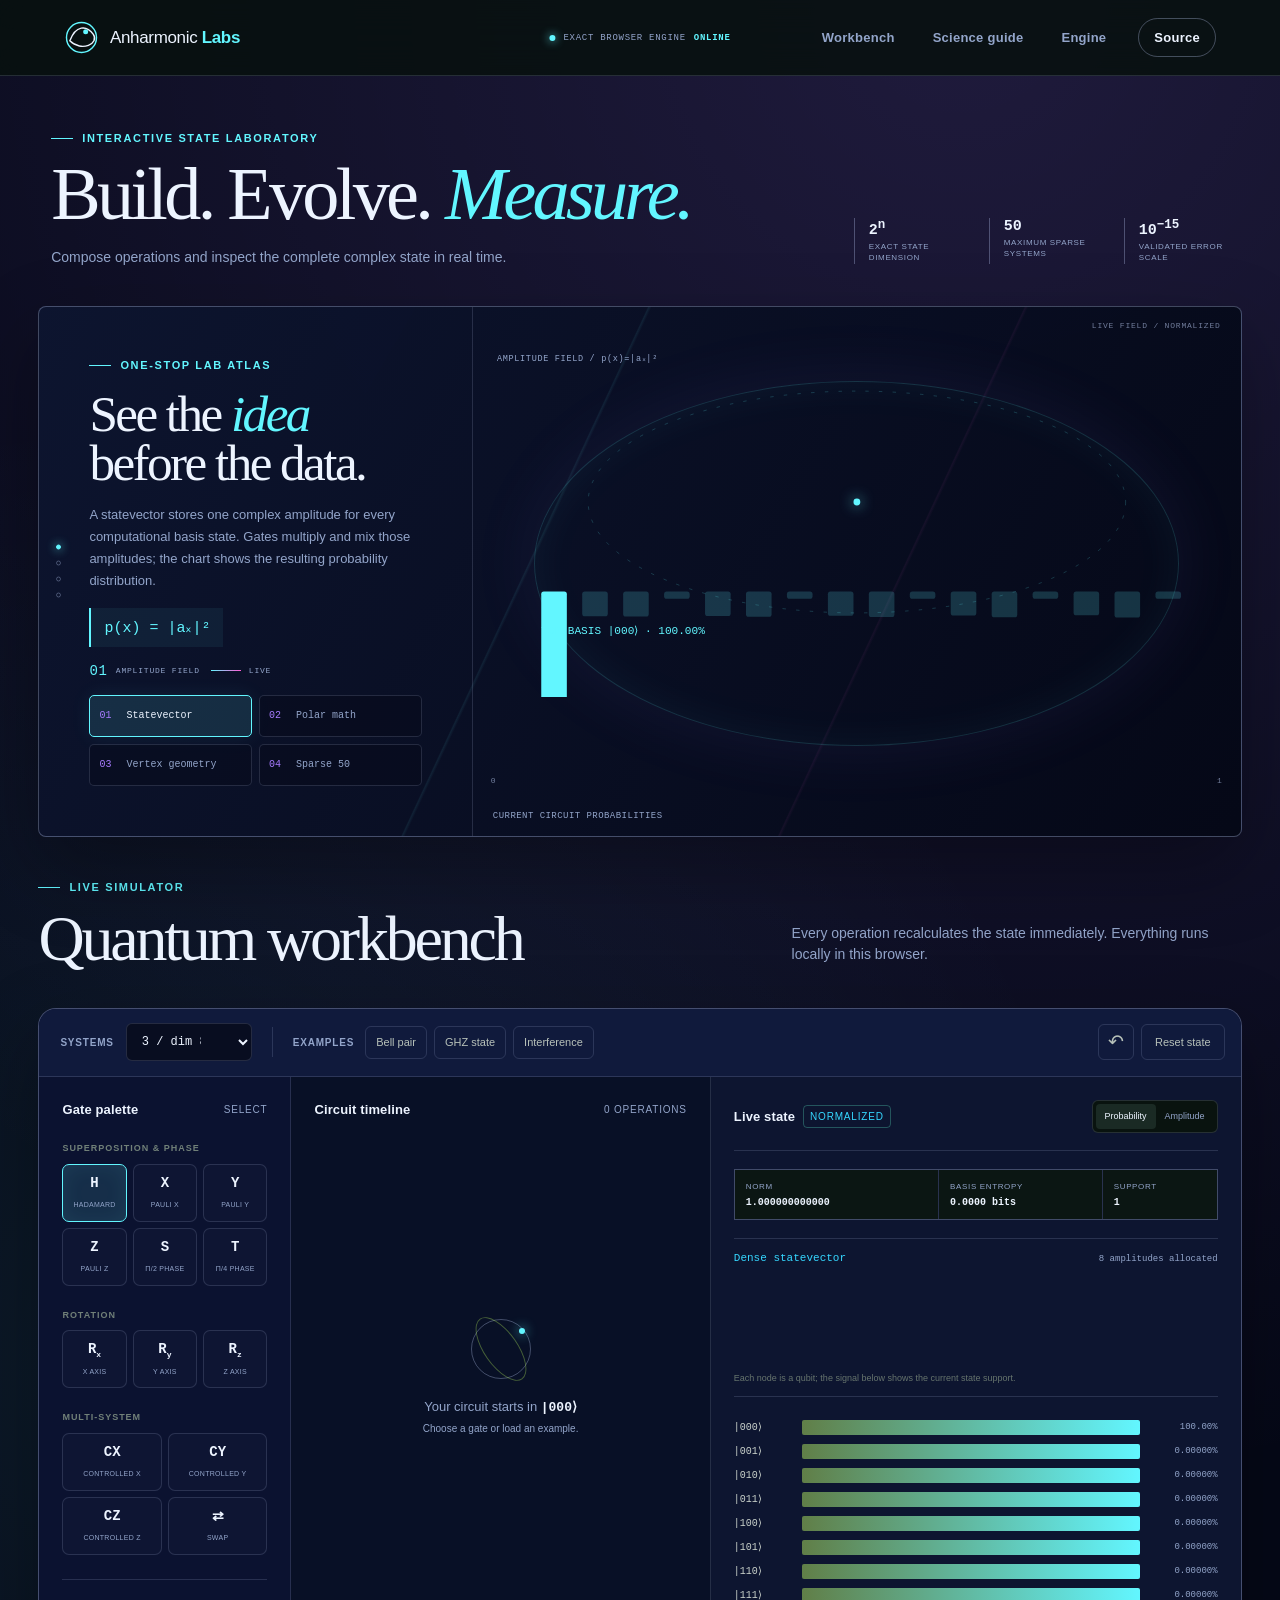
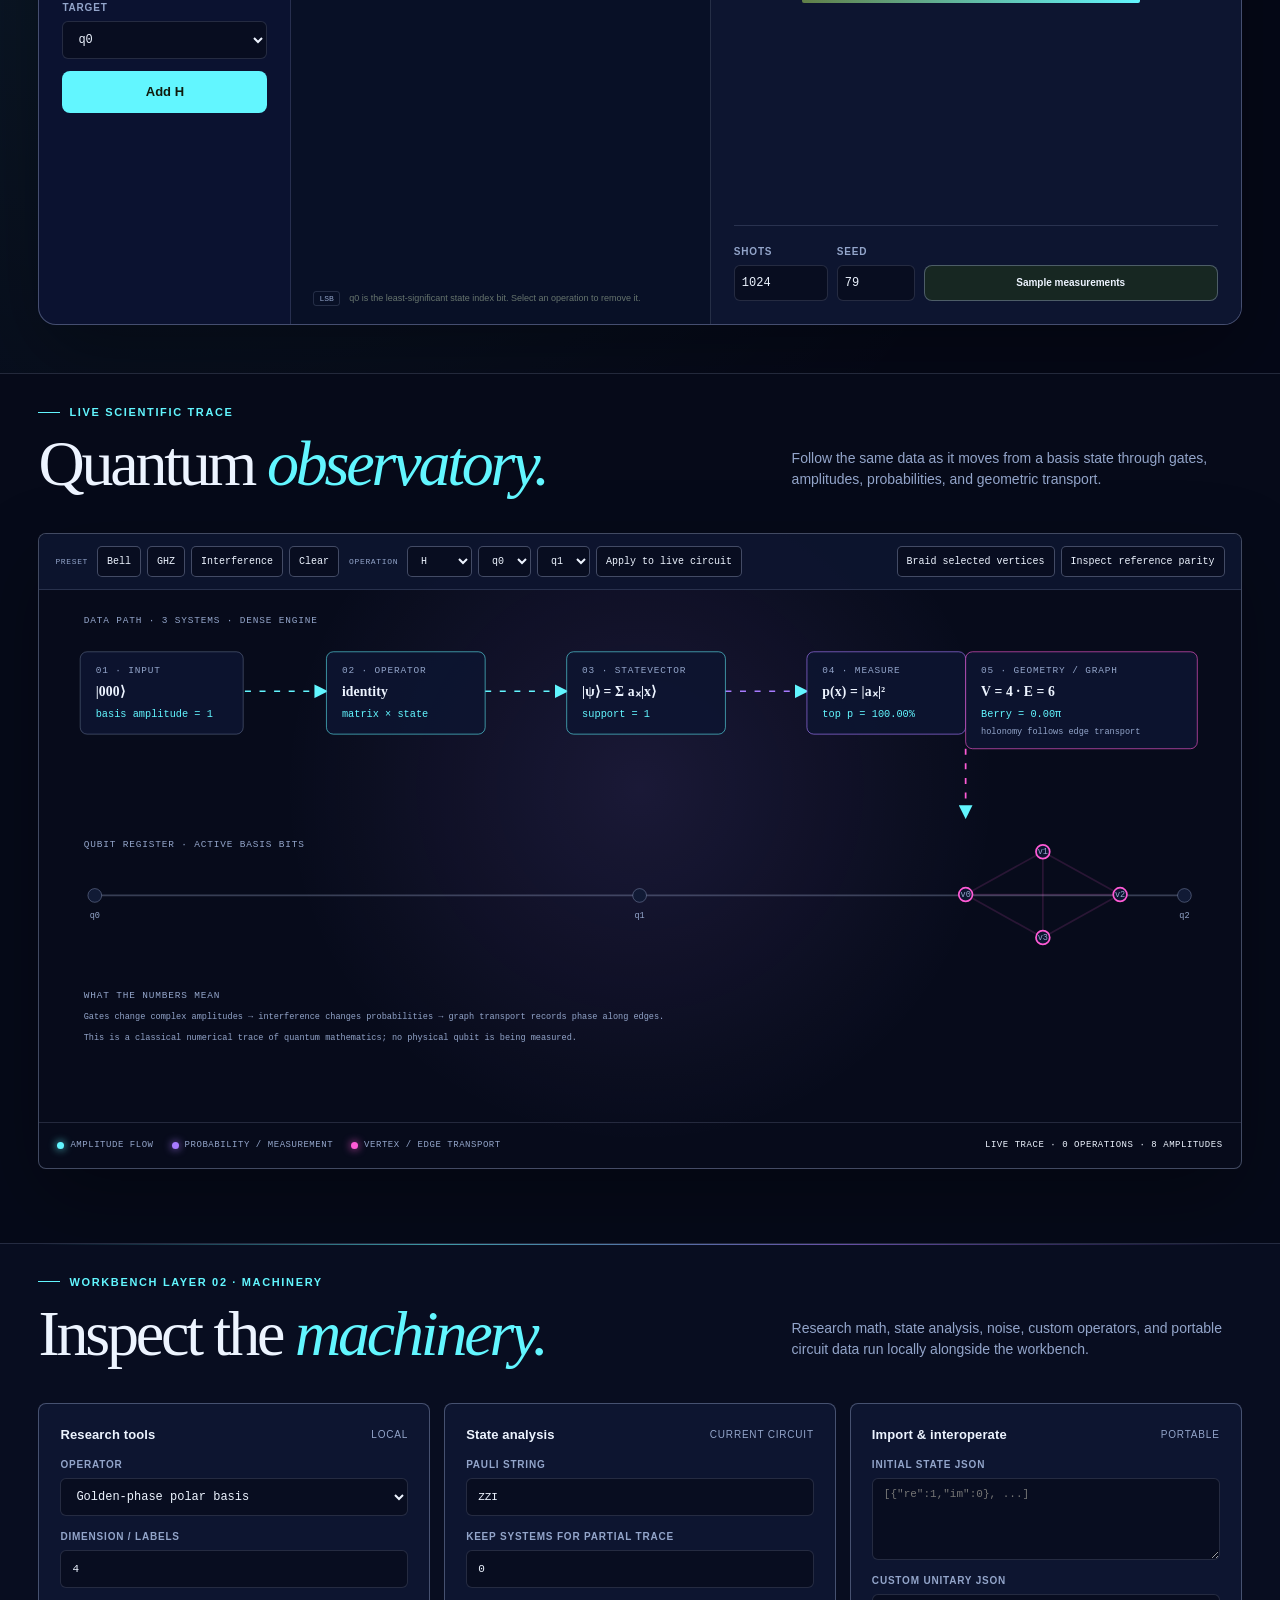
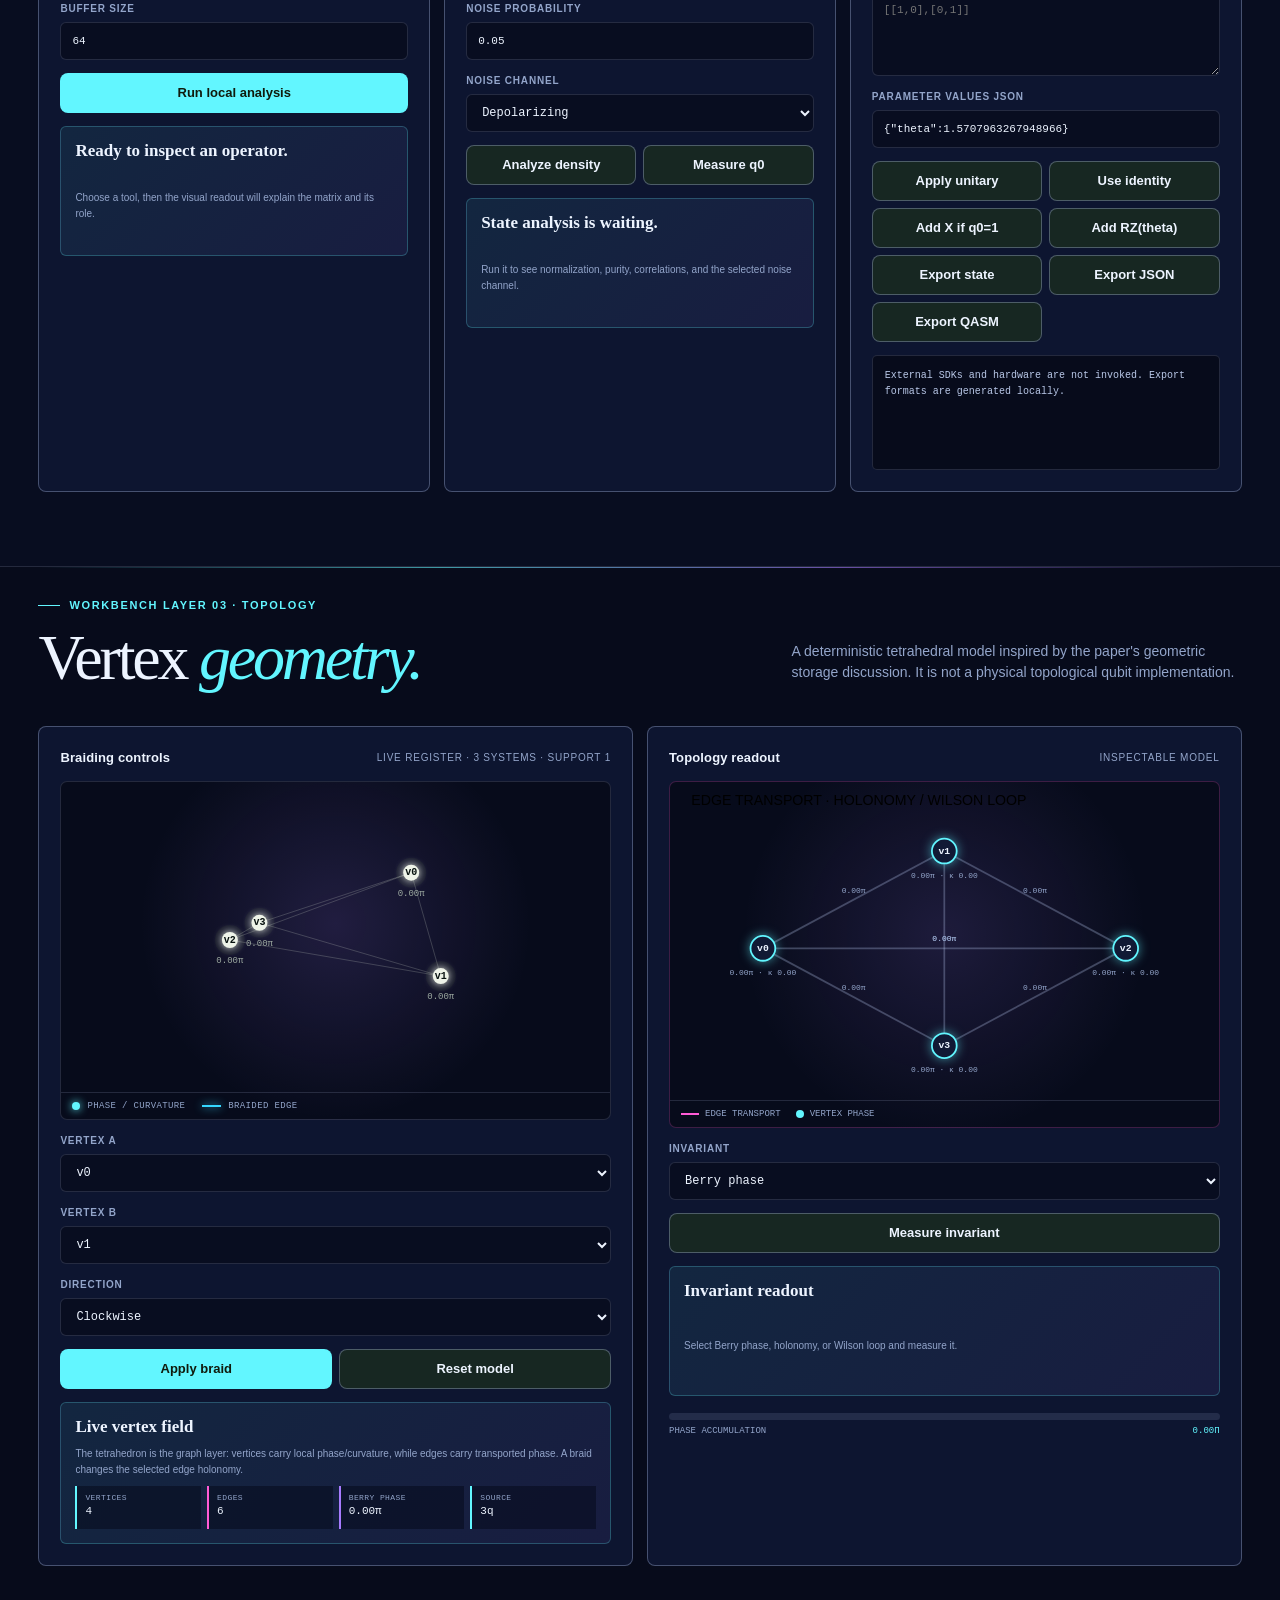
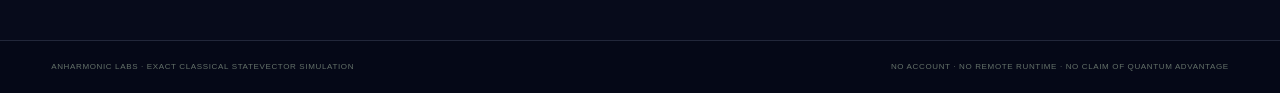
==== commit 48920591: "Integrate validated quantum workbench" ====
--- a/index.html
+++ b/index.html
@@ -29,6 +29,7 @@
       </button>
       <nav id="primary-nav" class="primary-nav" aria-label="Primary navigation">
         <a href="#simulator">Workbench</a>
+        <button id="science-guide-open" class="nav-link-button" type="button">Science guide</button>
         <a href="https://github.com/Anharmoniclabs/Anharmoniclabs/tree/main/anharmonic-labs">Engine</a>
         <a class="nav-cta" href="https://github.com/Anharmoniclabs/Anharmoniclabs">Source</a>
       </nav>
@@ -43,9 +44,36 @@
         </div>
         <dl class="app-readout" aria-label="Engine capabilities">
           <div><dt>2<sup>n</sup></dt><dd>Exact state dimension</dd></div>
-          <div><dt>64</dt><dd>Maximum UI amplitudes</dd></div>
+          <div><dt>50</dt><dd>Maximum sparse systems</dd></div>
           <div><dt>10<sup>−15</sup></dt><dd>Validated error scale</dd></div>
         </dl>
+      </section>
+
+      <section class="atlas-section" aria-labelledby="atlas-title">
+        <div class="atlas-shell">
+          <div class="atlas-copy">
+            <p class="eyebrow"><span></span> One-stop lab atlas</p>
+            <h2 id="atlas-title">See the <em>idea</em> before the data.</h2>
+            <p id="atlas-explanation">A statevector stores one complex amplitude for every computational basis state. Gates multiply and mix those amplitudes; the chart shows the resulting probability distribution.</p>
+            <div class="atlas-equation" id="atlas-equation">$p(x)=|a_x|^2$</div>
+            <div class="atlas-signal"><span id="atlas-signal-index">01</span><span id="atlas-signal-name">AMPLITUDE FIELD</span><i></i><span>LIVE</span></div>
+            <div class="atlas-stage-rail" aria-hidden="true"><span class="is-current"></span><span></span><span></span><span></span></div>
+            <div class="atlas-actions">
+              <button class="atlas-mode is-active" data-atlas-mode="state"><b>01</b><span>Statevector</span></button>
+              <button class="atlas-mode" data-atlas-mode="research"><b>02</b><span>Polar math</span></button>
+              <button class="atlas-mode" data-atlas-mode="vertex"><b>03</b><span>Vertex geometry</span></button>
+              <button class="atlas-mode" data-atlas-mode="sparse"><b>04</b><span>Sparse 50</span></button>
+            </div>
+          </div>
+          <div class="atlas-visual">
+            <canvas id="atlas-canvas" width="900" height="410" aria-label="Visual explanation of the selected simulator mode"></canvas>
+            <svg id="atlas-scene" class="atlas-scene" viewBox="0 0 900 390" aria-hidden="true"></svg>
+            <div class="atlas-frame-label atlas-frame-label-top">LIVE FIELD / NORMALIZED</div>
+            <div class="atlas-frame-label atlas-frame-label-left">0</div>
+            <div class="atlas-frame-label atlas-frame-label-right">1</div>
+            <div class="atlas-caption" id="atlas-caption">Current circuit probabilities · click a mode to change the explanation.</div>
+          </div>
+        </div>
       </section>
 
       <section id="simulator" class="lab-section app-lab" aria-labelledby="simulator-title">
@@ -144,6 +172,12 @@
                 <div><span>Support</span><strong id="metric-support">1</strong></div>
               </div>
 
+              <div class="engine-stack">
+                <div class="engine-stack-header"><strong id="engine-mode-label">Dense statevector</strong><span id="engine-mode-detail">2³ amplitudes allocated</span></div>
+                <canvas id="state-stack-canvas" width="900" height="180" aria-label="Connected qubit engine state visualization"></canvas>
+                <p id="engine-mode-note">Each node is a qubit; the signal below shows the current state support.</p>
+              </div>
+
               <div id="probability-panel" class="result-content" role="tabpanel">
                 <div id="probability-chart" class="probability-chart"></div>
               </div>
@@ -163,7 +197,154 @@
           </div>
         </div>
       </section>
+
+      <section class="observatory-section" aria-labelledby="observatory-title">
+        <div class="section-heading app-section-heading">
+          <div>
+            <p class="eyebrow"><span></span> Live scientific trace</p>
+            <h2 id="observatory-title">Quantum <em>observatory.</em></h2>
+          </div>
+          <p>Follow the same data as it moves from a basis state through gates, amplitudes, probabilities, and geometric transport.</p>
+        </div>
+        <div class="observatory-shell">
+          <div class="observatory-controls">
+            <div class="observatory-control-group"><span>Preset</span><button type="button" data-observatory-example="bell">Bell</button><button type="button" data-observatory-example="ghz">GHZ</button><button type="button" data-observatory-example="interference">Interference</button><button type="button" data-observatory-example="clear">Clear</button></div>
+            <div class="observatory-control-group"><span>Operation</span><select id="observatory-gate"><option value="h">H</option><option value="x">X</option><option value="y">Y</option><option value="z">Z</option><option value="rx">RX</option><option value="ry">RY</option><option value="rz">RZ</option><option value="cx">CX</option><option value="cz">CZ</option><option value="swap">SWAP</option></select><select id="observatory-target"></select><select id="observatory-control"></select><button id="observatory-apply" type="button">Apply to live circuit</button></div>
+            <div class="observatory-control-group"><button id="observatory-braid" type="button">Braid selected vertices</button><button id="observatory-parity" type="button">Inspect reference parity</button></div>
+          </div>
+          <svg id="observatory-svg" class="observatory-svg" viewBox="0 0 1400 620" role="img" aria-labelledby="observatory-label observatory-description">
+            <title id="observatory-label">Quantum state and vertex data flow</title>
+            <desc id="observatory-description">A live diagram connecting the quantum circuit, complex statevector, measurement probabilities, and tetrahedral graph invariants.</desc>
+          </svg>
+          <div class="observatory-footer">
+            <span><i class="observatory-dot observatory-dot-state"></i>amplitude flow</span>
+            <span><i class="observatory-dot observatory-dot-measure"></i>probability / measurement</span>
+            <span><i class="observatory-dot observatory-dot-graph"></i>vertex / edge transport</span>
+            <strong id="observatory-step">Live trace · waiting for a circuit operation</strong>
+          </div>
+          <div id="observatory-parity-status" class="observatory-parity-status" hidden></div>
+        </div>
+      </section>
+
+      <section id="machinery" class="analysis-section workbench-layer" aria-labelledby="analysis-title">
+        <div class="section-heading app-section-heading">
+          <div>
+            <p class="eyebrow"><span></span> Workbench layer 02 · machinery</p>
+            <h2 id="analysis-title">Inspect the <em>machinery.</em></h2>
+          </div>
+          <p>Research math, state analysis, noise, custom operators, and portable circuit data run locally alongside the workbench.</p>
+        </div>
+        <div class="analysis-grid">
+          <section class="analysis-card" aria-labelledby="research-tools-title">
+            <div class="panel-title"><h3 id="research-tools-title">Research tools</h3><span>Local</span></div>
+            <label class="field"><span>Operator</span><select id="research-tool">
+              <option value="polar">Golden-phase polar basis</option>
+              <option value="raw">Raw nonuniform phase dictionary</option>
+              <option value="gram">Gram matrix</option>
+              <option value="structured">Fixed-buffer structured schedule</option>
+            </select></label>
+            <label class="field"><span>Dimension / labels</span><input id="research-size" type="number" min="1" max="64" value="4"></label>
+            <label class="field"><span>Buffer size</span><input id="research-buffer" type="number" min="1" max="256" value="64"></label>
+            <button id="run-research" class="button button-primary" type="button">Run local analysis</button>
+            <div id="research-visual" class="analysis-visual" aria-live="polite"><strong>Ready to inspect an operator.</strong><span>Choose a tool, then the visual readout will explain the matrix and its role.</span></div>
+            <details class="raw-details"><summary>Raw JSON diagnostics</summary><pre id="research-output" class="analysis-output">No analysis run yet.</pre></details>
+          </section>
+
+          <section class="analysis-card" aria-labelledby="state-tools-title">
+            <div class="panel-title"><h3 id="state-tools-title">State analysis</h3><span>Current circuit</span></div>
+            <label class="field"><span>Pauli string</span><input id="pauli-string" type="text" value="ZZ" maxlength="6" placeholder="e.g. XIZ"></label>
+            <label class="field"><span>Keep systems for partial trace</span><input id="keep-systems" type="text" value="0" placeholder="e.g. 0,2"></label>
+            <label class="field"><span>Noise probability</span><input id="noise-probability" type="number" min="0" max="1" step="0.01" value="0.05"></label>
+            <label class="field"><span>Noise channel</span><select id="noise-channel">
+              <option value="depolarizing">Depolarizing</option>
+              <option value="bit-flip">Bit flip</option>
+              <option value="phase-flip">Phase flip</option>
+              <option value="bit-phase-flip">Bit-phase flip</option>
+              <option value="phase-damping">Phase damping</option>
+              <option value="amplitude-damping">Amplitude damping</option>
+            </select></label>
+            <div class="analysis-actions">
+              <button id="analyze-state" class="button button-secondary" type="button">Analyze density</button>
+              <button id="measure-system" class="button button-secondary" type="button">Measure q0</button>
+            </div>
+            <div id="state-visual" class="analysis-visual" aria-live="polite"><strong>State analysis is waiting.</strong><span>Run it to see normalization, purity, correlations, and the selected noise channel.</span></div>
+            <details class="raw-details"><summary>Raw JSON diagnostics</summary><pre id="state-output" class="analysis-output">Run analysis to inspect purity, fidelity, observables, and reduced states.</pre></details>
+          </section>
+
+          <section class="analysis-card" aria-labelledby="interop-title">
+            <div class="panel-title"><h3 id="interop-title">Import &amp; interoperate</h3><span>Portable</span></div>
+            <label class="field"><span>Initial state JSON</span><textarea id="initial-state" rows="4" placeholder='[{"re":1,"im":0}, ...]'></textarea></label>
+            <label class="field"><span>Custom unitary JSON</span><textarea id="custom-unitary" rows="4" placeholder='[[1,0],[0,1]]'></textarea></label>
+            <label class="field"><span>Parameter values JSON</span><input id="parameter-values" type="text" value='{"theta":1.5707963267948966}'></label>
+            <div class="analysis-actions">
+              <button id="apply-custom-unitary" class="button button-secondary" type="button">Apply unitary</button>
+              <button id="use-unitary-example" class="button button-secondary" type="button">Use identity</button>
+              <button id="add-conditional" class="button button-secondary" type="button">Add X if q0=1</button>
+              <button id="add-parameterized" class="button button-secondary" type="button">Add RZ(theta)</button>
+              <button id="export-state" class="button button-secondary" type="button">Export state</button>
+              <button id="export-circuit" class="button button-secondary" type="button">Export JSON</button>
+              <button id="export-qasm" class="button button-secondary" type="button">Export QASM</button>
+            </div>
+            <pre id="interop-output" class="analysis-output" aria-live="polite">External SDKs and hardware are not invoked. Export formats are generated locally.</pre>
+          </section>
+        </div>
+      </section>
+
+      <section id="topology" class="vertex-section workbench-layer" aria-labelledby="vertex-title">
+        <div class="section-heading app-section-heading">
+          <div>
+            <p class="eyebrow"><span></span> Workbench layer 03 · topology</p>
+            <h2 id="vertex-title">Vertex <em>geometry.</em></h2>
+          </div>
+          <p>A deterministic tetrahedral model inspired by the paper's geometric storage discussion. It is not a physical topological qubit implementation.</p>
+        </div>
+        <div class="vertex-grid">
+          <section class="analysis-card" aria-labelledby="vertex-controls-title">
+            <div class="panel-title"><h3 id="vertex-controls-title">Braiding controls</h3><span id="vertex-register-link">Live register · 3 systems</span></div>
+            <div class="vertex-visual-wrap">
+              <canvas id="vertex-canvas" width="760" height="430" aria-label="Animated tetrahedral vertex geometry visualization"></canvas>
+              <div class="vertex-visual-caption"><span class="vertex-key vertex-key-phase"></span>phase / curvature <span class="vertex-key vertex-key-edge"></span>braided edge</div>
+            </div>
+            <label class="field"><span>Vertex A</span><select id="vertex-a"><option value="0">v0</option><option value="1">v1</option><option value="2">v2</option><option value="3">v3</option></select></label>
+            <label class="field"><span>Vertex B</span><select id="vertex-b"><option value="1">v1</option><option value="0">v0</option><option value="2">v2</option><option value="3">v3</option></select></label>
+            <label class="field"><span>Direction</span><select id="vertex-direction"><option value="clockwise">Clockwise</option><option value="counterclockwise">Counterclockwise</option></select></label>
+            <div class="analysis-actions">
+              <button id="apply-braid" class="button button-primary" type="button">Apply braid</button>
+              <button id="reset-vertices" class="button button-secondary" type="button">Reset model</button>
+            </div>
+            <div id="vertex-visual-summary" class="analysis-visual" aria-live="polite"><strong>Vertex field is neutral.</strong><span>Apply a braid to see phase transport through the tetrahedral graph.</span></div>
+            <details class="raw-details"><summary>Raw vertex data</summary><pre id="vertex-output" class="analysis-output">No vertex braiding applied.</pre></details>
+          </section>
+          <section class="analysis-card" aria-labelledby="vertex-invariants-title">
+            <div class="panel-title"><h3 id="vertex-invariants-title">Topology readout</h3><span>Inspectable model</span></div>
+            <div class="topology-graph-wrap">
+              <svg id="topology-graph" class="topology-graph" viewBox="0 0 620 360" role="img" aria-label="Detailed tetrahedral topology graph with edge phase transport"></svg>
+              <div class="topology-graph-legend"><span><i class="topology-legend-edge"></i>edge transport</span><span><i class="topology-legend-phase"></i>vertex phase</span></div>
+            </div>
+            <label class="field"><span>Invariant</span><select id="vertex-invariant"><option value="berryPhase">Berry phase</option><option value="chernNumber">Chern number</option><option value="eulerCharacteristic">Euler characteristic</option><option value="genus">Genus</option><option value="windingNumber">Winding number</option><option value="holonomy">Edge holonomy</option><option value="wilson_loop">Wilson loop</option></select></label>
+            <label id="vertex-edge-field" class="field" hidden><span>Edge</span><select id="vertex-edge"><option value="v0-v1">v0-v1</option><option value="v0-v2">v0-v2</option><option value="v0-v3">v0-v3</option><option value="v1-v2">v1-v2</option><option value="v1-v3">v1-v3</option><option value="v2-v3">v2-v3</option></select></label>
+            <button id="measure-vertex" class="button button-secondary" type="button">Measure invariant</button>
+            <div id="vertex-invariant-visual" class="analysis-visual" aria-live="polite"><strong>Invariant readout</strong><span>Select Berry phase, holonomy, or Wilson loop and measure it.</span></div>
+            <div class="invariant-gauge"><div class="invariant-gauge-track"><span id="invariant-gauge-fill"></span></div><div><span>phase accumulation</span><strong id="invariant-gauge-value">0.00π</strong></div></div>
+            <details class="raw-details"><summary>Raw invariant JSON</summary><pre id="vertex-invariant-output" class="analysis-output">Select an invariant to inspect.</pre></details>
+          </section>
+        </div>
+      </section>
+
     </main>
+
+    <dialog id="science-guide" class="science-guide">
+      <div class="science-guide-header"><div><p class="eyebrow"><span></span> Interpretation layer</p><h2>What is <em>actually</em> being simulated?</h2></div><button id="science-guide-close" class="icon-button" type="button" aria-label="Close science guide">×</button></div>
+      <div class="science-guide-grid">
+        <article><span class="science-level science-level-real">EXACT NUMERICAL MODEL</span><h3>Statevector engine</h3><p>The browser stores complex amplitudes and applies finite-dimensional unitary matrices. For 1–6 systems it tracks every amplitude explicitly, so probabilities are calculated as $p(x)=|a_x|^2$ up to floating-point error.</p></article>
+        <article><span class="science-level science-level-real">CHECKED AGAINST REFERENCES</span><h3>Parity evidence</h3><p>Selected circuits have been compared with the native NumPy simulator and Qiskit Statevector. Matching amplitudes and probabilities show implementation agreement, not proof that the browser is connected to physical qubits.</p></article>
+        <article><span class="science-level science-level-bounded">RESTRICTED SCALING</span><h3>Sparse 50 mode</h3><p>For 7–50 systems the browser stores only nonzero basis amplitudes. This is exact for sparse-preserving circuits while support stays bounded. It is not an arbitrary dense 50-qubit simulator.</p></article>
+        <article><span class="science-level science-level-math">NUMERICAL LINEAR ALGEBRA</span><h3>Polar transform</h3><p>The golden-phase dictionary is a deterministic matrix. Its Gram matrix measures column overlap; multiplying by the inverse square root produces the unitary polar/Löwdin basis. This is a calculation, not a new physical law.</p></article>
+        <article><span class="science-level science-level-model">EXPERIMENTAL MODEL</span><h3>Vertex geometry</h3><p>The tetrahedron is an inspectable graph model inspired by geometric-storage ideas in the paper. Braiding updates phase, holonomy, and diagnostic invariants. It is not a demonstrated topological qubit, hardware device, or fault-tolerant code.</p></article>
+        <article><span class="science-level science-level-no">NOT CLAIMED</span><h3>What this does not prove</h3><p>Nothing here establishes quantum advantage, physical quantum computation, arbitrary 50-qubit simulation, efficient asymptotic synthesis, cryptographic security, or superiority over the standard QFT.</p></article>
+      </div>
+      <div class="science-guide-footer"><strong>Rule of interpretation:</strong><span>visuals explain data produced by the model; they do not upgrade a classical simulation into a physical quantum experiment.</span></div>
+    </dialog>
 
     <footer class="app-footer">
       <span>Anharmonic Labs · exact classical statevector simulation</span>
--- a/assets/styles.css
+++ b/assets/styles.css
@@ -1,18 +1,20 @@
 :root {
   color-scheme: dark;
-  --ink: #07110f;
-  --ink-raised: #0b1714;
-  --ink-soft: #10201c;
-  --line: rgba(232, 242, 225, 0.13);
-  --line-bright: rgba(232, 242, 225, 0.25);
-  --paper: #eef3e8;
-  --muted: #9ca9a0;
-  --acid: #b8f25b;
-  --acid-soft: rgba(184, 242, 91, 0.12);
-  --aqua: #5be6c4;
-  --violet: #9279ff;
-  --danger: #ff806d;
-  --serif: Georgia, "Times New Roman", serif;
+  --ink: #050817;
+  --ink-raised: #0a1024;
+  --ink-soft: #111a35;
+  --line: rgba(197, 214, 255, 0.15);
+  --line-bright: rgba(197, 214, 255, 0.31);
+  --paper: #edf4ff;
+  --muted: #93a5ca;
+  --acid: #62f6ff;
+  --acid-soft: rgba(98, 246, 255, 0.12);
+  --aqua: #35d7ff;
+  --violet: #a77bff;
+  --magenta: #ff5bd6;
+  --danger: #ff7d9c;
+  --display: "Regalia Monarch", "Bodoni 72", "Didot", Georgia, "Times New Roman", serif;
+  --serif: var(--display);
   --sans: Inter, ui-sans-serif, -apple-system, BlinkMacSystemFont, "Segoe UI", sans-serif;
   --mono: "SFMono-Regular", Consolas, "Liberation Mono", monospace;
   --radius: 18px;
@@ -105,12 +107,32 @@
   border-radius: 999px;
   color: var(--paper);
 }
+.nav-link-button { border: 0; background: transparent; color: var(--muted); cursor: pointer; font-size: 13px; font-weight: 650; letter-spacing: .02em; }
+.nav-link-button:hover { color: var(--paper); }
+.science-guide { width: min(920px, calc(100vw - 32px)); max-height: min(820px, calc(100vh - 32px)); padding: 0; border: 1px solid var(--line-bright); border-radius: 10px; color: var(--paper); background: #0a1024; box-shadow: 0 30px 100px rgba(0,0,0,.6); }
+.science-guide::backdrop { background: rgba(3,5,15,.78); backdrop-filter: blur(8px); }
+.science-guide-header { display: flex; align-items: start; justify-content: space-between; gap: 20px; padding: 28px 30px 20px; border-bottom: 1px solid var(--line); background: linear-gradient(120deg, rgba(98,246,255,.08), rgba(167,123,255,.08)); }
+.science-guide-header .eyebrow { margin-bottom: 10px; }
+.science-guide-header h2 { max-width: 600px; font-size: clamp(30px, 4vw, 48px); }
+.science-guide-grid { display: grid; grid-template-columns: repeat(2, minmax(0, 1fr)); gap: 1px; padding: 1px; background: var(--line); }
+.science-guide-grid article { min-height: 170px; padding: 22px; background: #0a1024; }
+.science-guide-grid h3 { margin: 11px 0 8px; font: 400 23px var(--display); }
+.science-guide-grid p { margin: 0; color: var(--muted); font-size: 11px; line-height: 1.65; }
+.science-level { display: inline-block; padding: 4px 6px; border: 1px solid currentColor; border-radius: 3px; font: 8px var(--mono); letter-spacing: .07em; }
+.science-level-real { color: var(--acid); }
+.science-level-bounded { color: var(--violet); }
+.science-level-math { color: var(--aqua); }
+.science-level-model { color: var(--magenta); }
+.science-level-no { color: var(--danger); }
+.science-guide-footer { display: flex; gap: 8px; padding: 16px 22px; color: var(--muted); background: #070b1b; font-size: 10px; line-height: 1.5; }
+.science-guide-footer strong { color: var(--paper); }
 .mobile-menu { display: none; }
 
 .app-body {
   min-height: 100vh;
   background:
-    radial-gradient(circle at 75% 0%, rgba(91, 230, 196, 0.08), transparent 30%),
+    radial-gradient(circle at 75% 0%, rgba(167, 123, 255, 0.16), transparent 30%),
+    radial-gradient(circle at 12% 28%, rgba(98, 246, 255, 0.08), transparent 26%),
     var(--ink);
 }
 .app-header { position: relative; }
@@ -168,6 +190,40 @@
 .app-section-heading h2 { font-size: clamp(30px, 3vw, 46px); }
 .app-lab .lab-shell { max-width: 1540px; }
 .app-lab .lab-workspace { min-height: 650px; }
+.observatory-section { padding: 30px clamp(14px, 3vw, 48px) 74px; border-top: 1px solid var(--line); background: #060a19; }
+.observatory-shell { max-width: 1540px; margin: auto; overflow: hidden; border: 1px solid var(--line-bright); border-radius: 8px; background: radial-gradient(circle at 50% 40%, rgba(167,123,255,.12), transparent 50%), #070b1b; box-shadow: var(--shadow); }
+.observatory-controls { display: flex; flex-wrap: wrap; gap: 10px; padding: 12px 16px; border-bottom: 1px solid var(--line); background: rgba(13,21,48,.86); }
+.observatory-control-group { display: flex; align-items: center; flex-wrap: wrap; gap: 6px; }
+.observatory-control-group > span { margin-right: 3px; color: var(--muted); font: 8px var(--mono); letter-spacing: .08em; text-transform: uppercase; }
+.observatory-control-group button, .observatory-control-group select { min-height: 31px; padding: 0 9px; border: 1px solid var(--line-bright); border-radius: 5px; background: #080d20; color: var(--paper); cursor: pointer; font: 10px var(--mono); }
+.observatory-control-group button:hover, .observatory-control-group button:focus { border-color: var(--acid); color: var(--acid); }
+.observatory-control-group:last-child { margin-left: auto; }
+.observatory-parity-status { padding: 14px 18px; border-top: 1px solid rgba(98,246,255,.2); color: #b9c8e8; background: rgba(98,246,255,.05); font: 10px/1.6 var(--mono); }
+.observatory-svg { display: block; width: 100%; min-height: 430px; }
+.observatory-footer { display: flex; align-items: center; flex-wrap: wrap; gap: 18px; min-height: 46px; padding: 10px 18px; border-top: 1px solid var(--line); color: var(--muted); font: 9px var(--mono); letter-spacing: .06em; text-transform: uppercase; }
+.observatory-footer span { display: inline-flex; align-items: center; gap: 6px; }
+.observatory-footer strong { margin-left: auto; color: var(--paper); font-weight: 500; }
+.observatory-dot { width: 7px; height: 7px; border-radius: 50%; }
+.observatory-dot-state { background: var(--acid); box-shadow: 0 0 9px var(--acid); }
+.observatory-dot-measure { background: var(--violet); box-shadow: 0 0 9px var(--violet); }
+.observatory-dot-graph { background: var(--magenta); box-shadow: 0 0 9px var(--magenta); }
+.observatory-svg .trace-label { fill: var(--muted); font: 11px var(--mono); letter-spacing: .09em; text-transform: uppercase; }
+.observatory-svg .trace-title { fill: var(--paper); font: 600 16px var(--display); letter-spacing: .01em; }
+.observatory-svg .trace-value { fill: var(--acid); font: 12px var(--mono); }
+.observatory-svg .trace-small { fill: var(--muted); font: 10px var(--mono); }
+.observatory-svg .trace-node { fill: rgba(13,21,48,.9); stroke: rgba(197,214,255,.3); stroke-width: 1; }
+.observatory-svg .trace-node-state { stroke: rgba(98,246,255,.65); }
+.observatory-svg .trace-node-measure { stroke: rgba(167,123,255,.72); }
+.observatory-svg .trace-node-graph { stroke: rgba(255,91,214,.7); }
+.observatory-svg .trace-flow { fill: none; stroke: var(--acid); stroke-width: 2; stroke-dasharray: 7 10; animation: observatory-flow 1.7s linear infinite; }
+.observatory-svg .trace-flow-measure { stroke: var(--violet); }
+.observatory-svg .trace-flow-graph { stroke: var(--magenta); }
+.observatory-svg .qubit-rail { stroke: rgba(197,214,255,.25); stroke-width: 2; }
+.observatory-svg .qubit-node { stroke: rgba(197,214,255,.35); stroke-width: 1; fill: #111a35; }
+.observatory-svg .qubit-node-active { fill: var(--acid); stroke: var(--acid); }
+.observatory-svg .graph-edge { stroke: rgba(255,91,214,.55); stroke-width: 2; }
+.observatory-svg .graph-vertex { fill: #0d1530; stroke: var(--magenta); stroke-width: 2; }
+@keyframes observatory-flow { to { stroke-dashoffset: -34; } }
 .app-footer {
   display: flex;
   justify-content: space-between;
@@ -179,31 +235,93 @@
   letter-spacing: 0.08em;
   text-transform: uppercase;
 }
-
-.hero {
-  position: relative;
-  display: grid;
-  grid-template-columns: minmax(0, 1fr) minmax(420px, 0.82fr);
-  gap: clamp(50px, 8vw, 120px);
-  align-items: center;
-  min-height: calc(100vh - 76px);
-  padding: 80px clamp(24px, 7vw, 112px) 90px;
-  overflow: hidden;
-}
-.hero::before {
-  content: "";
-  position: absolute;
-  inset: 0;
-  pointer-events: none;
-  background-image: linear-gradient(var(--line) 1px, transparent 1px), linear-gradient(90deg, var(--line) 1px, transparent 1px);
-  background-size: 80px 80px;
-  mask-image: linear-gradient(to bottom, rgba(0, 0, 0, 0.45), transparent 82%);
-  opacity: 0.26;
-}
-.hero-glow { position: absolute; border-radius: 50%; filter: blur(10px); pointer-events: none; }
-.hero-glow-one { width: 480px; height: 480px; right: 4%; top: 8%; background: radial-gradient(circle, rgba(91, 230, 196, 0.12), transparent 68%); }
-.hero-glow-two { width: 360px; height: 360px; left: 4%; bottom: 0; background: radial-gradient(circle, rgba(146, 121, 255, 0.08), transparent 68%); }
-.hero-copy, .hero-visual { position: relative; z-index: 1; }
+.atlas-section { padding: 0 clamp(14px, 3vw, 48px) 42px; }
+.atlas-shell { position: relative; display: grid; grid-template-columns: minmax(260px, .72fr) minmax(0, 1.28fr); max-width: 1540px; min-height: 390px; margin: auto; overflow: hidden; border: 1px solid var(--line-bright); border-radius: 8px; background: linear-gradient(120deg, rgba(13,21,48,.98), rgba(5,8,23,.99)); box-shadow: var(--shadow); }
+.atlas-shell::before { content: ""; position: absolute; inset: 0; pointer-events: none; background: linear-gradient(115deg, transparent 0 42%, rgba(98,246,255,.08) 42.1%, transparent 42.3% 68%, rgba(255,91,214,.06) 68.1%, transparent 68.3%); }
+.atlas-copy { position: relative; z-index: 1; display: grid; align-content: center; gap: 16px; padding: clamp(24px, 4vw, 50px); }
+.atlas-copy .eyebrow { margin: 0; }
+.atlas-copy h2 { font-size: clamp(32px, 4vw, 58px); }
+.atlas-copy > p:not(.eyebrow) { max-width: 430px; margin: 0; color: var(--muted); font-size: 13px; line-height: 1.7; }
+.atlas-equation { width: fit-content; padding: 10px 13px; border-left: 2px solid var(--acid); color: var(--acid); background: rgba(98,246,255,.06); font: 15px var(--mono); }
+.atlas-signal { display: flex; align-items: center; gap: 8px; color: var(--muted); font: 8px var(--mono); letter-spacing: .1em; }
+.atlas-signal span:first-child { color: var(--acid); font-size: 14px; }
+.atlas-signal i { width: 30px; height: 1px; margin-left: 3px; background: linear-gradient(90deg, var(--acid), var(--magenta)); }
+.atlas-stage-rail { position: absolute; top: 50%; left: 17px; display: grid; gap: 11px; transform: translateY(-50%); }
+.atlas-stage-rail span { width: 5px; height: 5px; border: 1px solid var(--line-bright); border-radius: 50%; }
+.atlas-stage-rail span.is-current { border-color: var(--acid); background: var(--acid); box-shadow: 0 0 10px var(--acid); }
+.atlas-actions { display: grid; grid-template-columns: repeat(2, minmax(0, 1fr)); gap: 7px; }
+.atlas-mode { display: grid; grid-template-columns: 22px 1fr; align-items: center; gap: 5px; min-height: 42px; padding: 7px 9px; border: 1px solid var(--line); border-radius: 5px; background: rgba(5,8,23,.4); color: var(--muted); text-align: left; cursor: pointer; }
+.atlas-mode b { color: var(--violet); font: 10px var(--mono); }
+.atlas-mode span { font: 10px var(--mono); }
+.atlas-mode:hover, .atlas-mode.is-active { border-color: var(--acid); background: var(--acid-soft); color: var(--paper); box-shadow: 0 0 20px rgba(98,246,255,.08); }
+.atlas-visual { position: relative; z-index: 1; min-height: 390px; border-left: 1px solid var(--line); background-image: linear-gradient(rgba(98,246,255,.045) 1px, transparent 1px), linear-gradient(90deg, rgba(98,246,255,.045) 1px, transparent 1px), radial-gradient(circle at 50% 45%, rgba(53,215,255,.14), transparent 62%), #070b1b; background-size: 42px 42px, 42px 42px, auto, auto; }
+.atlas-visual::after { content: ""; position: absolute; inset: 14% 8% 17%; pointer-events: none; border: 1px solid rgba(98,246,255,.16); border-radius: 50%; box-shadow: 0 0 70px rgba(167,123,255,.08), inset 0 0 45px rgba(98,246,255,.05); }
+.atlas-visual canvas { position: relative; z-index: 1; display: block; width: 100%; height: 390px; min-height: 390px; }
+.atlas-scene { position: absolute; z-index: 2; inset: 0; display: block; width: 100%; height: 390px; pointer-events: none; }
+.atlas-scene .scene-line { stroke: rgba(98,246,255,.35); stroke-width: 2; fill: none; }
+.atlas-scene .scene-line-hot { stroke: var(--magenta); stroke-width: 4; filter: drop-shadow(0 0 5px rgba(255,91,214,.75)); }
+.atlas-scene .scene-node { fill: #0d1530; stroke: var(--acid); stroke-width: 2; }
+.atlas-scene .scene-node-hot { fill: var(--acid); }
+.atlas-scene .scene-text { fill: var(--muted); font: 10px var(--mono); letter-spacing: .08em; }
+.atlas-scene .scene-value { fill: var(--acid); font: 13px var(--mono); }
+.atlas-scene .scene-pulse { fill: var(--acid); filter: drop-shadow(0 0 8px rgba(98,246,255,.9)); animation: scene-pulse 1.8s ease-in-out infinite; }
+.atlas-scene .scene-orbit { fill: none; stroke: rgba(98,246,255,.22); stroke-width: 1; stroke-dasharray: 4 12; animation: scene-orbit 12s linear infinite; transform-origin: 450px 195px; }
+@keyframes scene-pulse { 50% { opacity: .22; transform: scale(1.8); transform-origin: center; } }
+@keyframes scene-orbit { to { transform: rotate(360deg); } }
+.atlas-frame-label { position: absolute; z-index: 2; color: rgba(197,214,255,.56); font: 8px var(--mono); letter-spacing: .1em; text-transform: uppercase; pointer-events: none; }
+.atlas-frame-label-top { top: 14px; right: 20px; }
+.atlas-frame-label-left { bottom: 51px; left: 18px; }
+.atlas-frame-label-right { right: 18px; bottom: 51px; }
+.atlas-caption { position: absolute; right: 20px; bottom: 15px; left: 20px; color: var(--muted); font: 9px var(--mono); letter-spacing: .05em; text-transform: uppercase; }
+.analysis-section { padding: 30px clamp(14px, 3vw, 48px) 74px; border-top: 1px solid var(--line); background: #080d20; }
+.workbench-layer { position: relative; }
+.workbench-layer::before { content: ""; position: absolute; top: 0; right: clamp(14px, 3vw, 48px); left: clamp(14px, 3vw, 48px); height: 1px; background: linear-gradient(90deg, transparent, rgba(98,246,255,.6), rgba(167,123,255,.6), transparent); }
+.analysis-grid { display: grid; grid-template-columns: repeat(3, minmax(0, 1fr)); gap: 14px; max-width: 1540px; margin: auto; }
+.analysis-card { display: grid; align-content: start; gap: 13px; min-width: 0; padding: 21px; border: 1px solid var(--line-bright); border-radius: 8px; background: #0d1530; }
+.analysis-card .field input[type="text"], .analysis-card .field input[type="number"], .analysis-card textarea { width: 100%; min-height: 38px; padding: 9px 11px; border: 1px solid var(--line); border-radius: 6px; outline: 0; resize: vertical; background: #080d20; color: var(--paper); font-family: var(--mono); font-size: 11px; }
+.analysis-card textarea { min-height: 82px; }
+.analysis-card .field input:focus, .analysis-card textarea:focus { border-color: var(--acid); box-shadow: 0 0 0 2px var(--acid-soft); }
+.analysis-card .button { width: 100%; min-height: 40px; }
+.analysis-actions { display: grid; grid-template-columns: repeat(2, minmax(0, 1fr)); gap: 7px; }
+.analysis-output { min-height: 115px; max-height: 270px; overflow: auto; margin: 0; padding: 12px; border: 1px solid var(--line); border-radius: 5px; color: #b9c8e8; background: #070b1b; font: 10px/1.55 var(--mono); white-space: pre-wrap; overflow-wrap: anywhere; }
+.analysis-visual { display: grid; gap: 9px; min-height: 130px; padding: 14px; border: 1px solid rgba(98,246,255,.24); border-radius: 6px; background: linear-gradient(135deg, rgba(98,246,255,.08), rgba(167,123,255,.08)); }
+.analysis-visual strong { color: var(--paper); font: 600 17px var(--display); }
+.analysis-visual > span { color: var(--muted); font-size: 10px; line-height: 1.55; }
+.visual-metrics { display: grid; grid-template-columns: repeat(auto-fit, minmax(80px, 1fr)); gap: 6px; }
+.visual-metric { min-height: 43px; padding: 7px 8px; border-left: 2px solid var(--acid); background: rgba(5,8,23,.52); }
+.visual-metric-measure { border-left-color: var(--violet); }
+.visual-metric-graph { border-left-color: var(--magenta); }
+.visual-metric small { display: block; color: var(--muted); font: 8px var(--mono); text-transform: uppercase; letter-spacing: .05em; }
+.visual-metric b { display: block; margin-top: 3px; overflow: hidden; color: var(--paper); font: 11px var(--mono); text-overflow: ellipsis; white-space: nowrap; }
+.raw-details { border-top: 1px solid var(--line); padding-top: 8px; }
+.raw-details summary { color: var(--muted); cursor: pointer; font: 9px var(--mono); letter-spacing: .06em; text-transform: uppercase; }
+.raw-details { display: none; }
+.vertex-section { padding: 30px clamp(14px, 3vw, 48px) 74px; border-top: 1px solid var(--line); background: #070b1b; }
+.vertex-grid { display: grid; grid-template-columns: repeat(2, minmax(0, 1fr)); gap: 14px; max-width: 1540px; margin: auto; }
+.vertex-visual-wrap { position: relative; overflow: hidden; border: 1px solid var(--line); border-radius: 7px; background: radial-gradient(circle at 50% 42%, rgba(167,123,255,.16), transparent 58%), #070b1b; }
+.vertex-visual-wrap canvas { display: block; width: 100%; height: auto; aspect-ratio: 760 / 430; }
+.vertex-visual-caption { display: flex; align-items: center; gap: 7px; padding: 8px 11px; border-top: 1px solid var(--line); color: var(--muted); font: 9px var(--mono); letter-spacing: .04em; text-transform: uppercase; }
+.topology-graph-wrap { overflow: hidden; border: 1px solid rgba(255,91,214,.22); border-radius: 7px; background: radial-gradient(circle at 50% 44%, rgba(167,123,255,.14), transparent 60%), #070b1b; }
+.topology-graph { display: block; width: 100%; min-height: 280px; }
+.topology-graph .topology-edge { stroke: rgba(197,214,255,.28); stroke-width: 2; fill: none; }
+.topology-graph .topology-edge-active { stroke: var(--magenta); stroke-width: 4; filter: drop-shadow(0 0 5px rgba(255,91,214,.7)); }
+.topology-graph .topology-edge-label { fill: var(--muted); font: 9px var(--mono); }
+.topology-graph .topology-vertex { fill: #111a35; stroke: var(--acid); stroke-width: 2; filter: drop-shadow(0 0 6px rgba(98,246,255,.55)); }
+.topology-graph .topology-vertex-active { fill: var(--acid); stroke: var(--acid); }
+.topology-graph .topology-vertex-label { fill: var(--paper); font: 700 11px var(--mono); text-anchor: middle; dominant-baseline: middle; }
+.topology-graph .topology-phase-label { fill: var(--muted); font: 9px var(--mono); text-anchor: middle; }
+.topology-graph-legend { display: flex; gap: 15px; padding: 8px 11px; border-top: 1px solid var(--line); color: var(--muted); font: 9px var(--mono); text-transform: uppercase; }
+.topology-graph-legend span { display: flex; align-items: center; gap: 6px; }
+.topology-graph-legend i { display: inline-block; width: 18px; height: 2px; background: var(--magenta); }
+.topology-legend-phase { width: 8px !important; height: 8px !important; border-radius: 50%; background: var(--acid) !important; }
+.invariant-gauge { display: grid; gap: 6px; margin-top: 4px; }
+.invariant-gauge-track { height: 7px; overflow: hidden; border-radius: 999px; background: rgba(197,214,255,.12); }
+.invariant-gauge-track span { display: block; width: 0%; height: 100%; border-radius: inherit; background: linear-gradient(90deg, var(--aqua), var(--violet), var(--magenta)); transition: width 350ms ease; }
+.invariant-gauge > div:last-child { display: flex; justify-content: space-between; color: var(--muted); font: 9px var(--mono); text-transform: uppercase; }
+.invariant-gauge strong { color: var(--acid); font-weight: 500; }
+.vertex-key { width: 8px; height: 8px; border-radius: 50%; }
+.vertex-key-phase { background: var(--acid); box-shadow: 0 0 9px var(--acid); }
+.vertex-key-edge { width: 19px; height: 2px; margin-left: 10px; border-radius: 0; background: var(--aqua); box-shadow: 0 0 8px var(--aqua); }
 .eyebrow {
   display: flex;
   align-items: center;
@@ -219,8 +337,6 @@
 h1, h2 { margin: 0; font-family: var(--serif); font-weight: 400; letter-spacing: -0.05em; line-height: 0.96; }
 h1 { max-width: 780px; font-size: clamp(56px, 7vw, 112px); }
 h1 em, h2 em { color: var(--acid); font-weight: 400; }
-.hero-lede { max-width: 620px; margin: 32px 0 0; color: #b6c1b8; font-size: clamp(17px, 1.4vw, 21px); line-height: 1.65; }
-.hero-actions { display: flex; flex-wrap: wrap; gap: 12px; margin-top: 36px; }
 .button {
   display: inline-flex;
   align-items: center;
@@ -241,55 +357,17 @@
 .button-primary:hover { background: #c8ff6f; }
 .button-quiet { border-color: var(--line); background: rgba(255, 255, 255, 0.025); color: var(--paper); }
 .button-secondary { border-color: var(--line-bright); background: #172722; color: var(--paper); }
-.hero-proof { display: flex; gap: clamp(22px, 3vw, 48px); margin: 58px 0 0; }
-.hero-proof div { padding-left: 16px; border-left: 1px solid var(--line-bright); }
-.hero-proof dt { font-family: var(--mono); font-size: 17px; font-weight: 700; }
-.hero-proof dd { max-width: 110px; margin: 3px 0 0; color: var(--muted); font-size: 10px; line-height: 1.35; text-transform: uppercase; letter-spacing: 0.09em; }
-.hero-proof sup { font-size: 10px; }
-
-.hero-visual { justify-self: center; width: min(100%, 540px); }
-.visual-frame {
-  position: relative;
-  aspect-ratio: 0.92;
-  overflow: hidden;
-  border: 1px solid var(--line-bright);
-  border-radius: 6px;
-  background: linear-gradient(145deg, rgba(18, 36, 31, 0.92), rgba(5, 13, 11, 0.94));
-  box-shadow: var(--shadow), inset 0 0 100px rgba(91, 230, 196, 0.04);
-}
-.visual-toolbar { display: flex; justify-content: space-between; padding: 17px 19px; border-bottom: 1px solid var(--line); color: var(--muted); font: 10px var(--mono); text-transform: uppercase; letter-spacing: 0.08em; }
-.live-indicator { display: flex; align-items: center; gap: 7px; color: var(--paper); }
-.live-indicator i, .status-dot { width: 6px; height: 6px; border-radius: 50%; background: var(--acid); box-shadow: 0 0 10px var(--acid); }
-.orbit-stage { position: absolute; inset: 10% 4% 17%; transform: rotate(-7deg); }
-.axis { position: absolute; top: 50%; left: 50%; background: var(--line-bright); transform-origin: left center; }
-.axis-x { width: 44%; height: 1px; transform: rotate(16deg); }
-.axis-y { width: 39%; height: 1px; transform: rotate(106deg); }
-.orbit { position: absolute; inset: 17%; border: 1px solid rgba(184, 242, 91, 0.34); border-radius: 50%; transform: rotate(30deg) skewY(-17deg); }
-.orbit::after { content: ""; position: absolute; width: 4px; height: 4px; border-radius: 50%; background: var(--acid); top: 8%; left: 24%; box-shadow: 0 0 14px var(--acid); }
-.orbit-b { inset: 22% 8%; border-color: rgba(91, 230, 196, 0.32); transform: rotate(89deg) skewY(21deg); }
-.orbit-c { inset: 12% 27%; border-color: rgba(146, 121, 255, 0.38); transform: rotate(145deg) skewX(-15deg); }
-.state-core { position: absolute; top: 50%; left: 50%; width: 14px; height: 14px; border: 3px solid var(--paper); border-radius: 50%; transform: translate(-50%, -50%); box-shadow: 0 0 26px rgba(238, 243, 232, 0.7); }
-.state-point { position: absolute; width: 7px; height: 7px; border-radius: 50%; background: var(--acid); box-shadow: 0 0 18px currentColor; animation: pulse 3s ease-in-out infinite; }
-.point-a { top: 19%; left: 69%; }
-.point-b { top: 68%; left: 21%; color: var(--aqua); background: var(--aqua); animation-delay: -1s; }
-.point-c { top: 75%; left: 71%; color: var(--violet); background: var(--violet); animation-delay: -2s; }
-@keyframes pulse { 50% { transform: scale(1.7); opacity: 0.55; } }
-.ket-readout { position: absolute; right: 20px; bottom: 20px; left: 20px; display: flex; align-items: center; gap: 14px; padding: 14px 16px; border: 1px solid var(--line); background: rgba(4, 12, 10, 0.82); }
-.ket-readout span { color: var(--acid); font: italic 25px var(--serif); }
-.ket-readout code { overflow: hidden; color: #c1cac2; font-size: 10px; text-overflow: ellipsis; white-space: nowrap; }
-.visual-caption { display: flex; align-items: center; gap: 10px; margin-top: 11px; color: var(--muted); font-size: 10px; text-transform: uppercase; letter-spacing: 0.12em; }
-.visual-caption span { color: var(--acid); }
-
-.lab-section { padding: 100px clamp(18px, 4vw, 64px) 120px; border-top: 1px solid var(--line); background: #091411; }
+
+.lab-section { padding: 100px clamp(18px, 4vw, 64px) 120px; border-top: 1px solid var(--line); background: #080d20; }
 .section-heading { display: flex; justify-content: space-between; align-items: flex-end; max-width: 1420px; margin: 0 auto 38px; }
 .section-heading .eyebrow { margin-bottom: 13px; }
 .section-heading h2, .method-intro h2, .architecture-copy h2 { font-size: clamp(44px, 5vw, 76px); }
 .section-heading > p { max-width: 450px; margin: 0 0 5px; color: var(--muted); font-size: 14px; }
-.lab-shell { max-width: 1420px; margin: auto; overflow: hidden; border: 1px solid var(--line-bright); border-radius: var(--radius); background: #0b1613; box-shadow: var(--shadow); }
-.lab-toolbar { display: flex; align-items: center; min-height: 68px; padding: 11px 16px 11px 21px; border-bottom: 1px solid var(--line); background: #0e1b17; }
+.lab-shell { max-width: 1420px; margin: auto; overflow: hidden; border: 1px solid var(--line-bright); border-radius: var(--radius); background: #0b1230; box-shadow: var(--shadow); }
+.lab-toolbar { display: flex; align-items: center; min-height: 68px; padding: 11px 16px 11px 21px; border-bottom: 1px solid var(--line); background: #101a3c; }
 .field { display: grid; gap: 6px; }
 .field > span { color: var(--muted); font-size: 10px; font-weight: 750; letter-spacing: 0.08em; text-transform: uppercase; }
-.field select, .field input[type="number"] { min-height: 38px; padding: 0 34px 0 11px; border: 1px solid var(--line); border-radius: 6px; outline: 0; background: #09130f; color: var(--paper); font-family: var(--mono); font-size: 12px; }
+.field select, .field input[type="number"] { min-height: 38px; padding: 0 34px 0 11px; border: 1px solid var(--line); border-radius: 6px; outline: 0; background: #080d20; color: var(--paper); font-family: var(--mono); font-size: 12px; }
 .field select:focus, .field input:focus { border-color: var(--acid); box-shadow: 0 0 0 2px var(--acid-soft); }
 .compact-field { display: flex; align-items: center; gap: 12px; }
 .compact-field select { width: 126px; }
@@ -313,7 +391,7 @@
 .gate-grid-two { grid-template-columns: repeat(2, 1fr); }
 .gate-button { display: grid; place-items: center; min-height: 58px; padding: 7px 3px; border: 1px solid var(--line); border-radius: 7px; background: rgba(255,255,255,0.015); cursor: pointer; transition: border 120ms, background 120ms, transform 120ms; }
 .gate-button:hover { border-color: var(--line-bright); transform: translateY(-1px); }
-.gate-button.is-selected { border-color: var(--acid); background: var(--acid-soft); box-shadow: inset 0 0 22px rgba(184, 242, 91, 0.05); }
+.gate-button.is-selected { border-color: var(--acid); background: var(--acid-soft); box-shadow: inset 0 0 22px rgba(98, 246, 255, 0.08); }
 .gate-button strong { font: 700 14px var(--mono); }
 .gate-button strong sub { font-size: 8px; }
 .gate-button span { margin-top: 3px; color: var(--muted); font-size: 7px; text-transform: uppercase; letter-spacing: 0.04em; }
@@ -336,14 +414,14 @@
 .system-label { position: relative; z-index: 2; color: var(--muted); font: 11px var(--mono); }
 .wire { position: absolute; right: 0; left: 35px; height: 1px; background: #34433d; }
 .circuit-cell { position: relative; z-index: 2; display: grid; place-items: center; height: 54px; }
-.circuit-gate { width: 36px; height: 36px; padding: 0; border: 1px solid var(--acid); border-radius: 5px; background: #15251d; color: var(--acid); font: 700 10px var(--mono); cursor: pointer; box-shadow: 0 0 18px rgba(184, 242, 91, 0.08); }
+.circuit-gate { width: 36px; height: 36px; padding: 0; border: 1px solid var(--acid); border-radius: 5px; background: #182650; color: var(--acid); font: 700 10px var(--mono); cursor: pointer; box-shadow: 0 0 18px rgba(98, 246, 255, 0.12); }
 .circuit-gate:hover { background: var(--acid); color: var(--ink); }
 .control-mark { width: 9px; height: 9px; border-radius: 50%; background: var(--aqua); box-shadow: 0 0 10px rgba(91,230,196,.4); }
 .swap-mark { color: var(--aqua); font: 21px var(--mono); }
 .circuit-note { position: absolute; right: 22px; bottom: 18px; left: 22px; margin: 0; color: #66746d; font-size: 9px; }
 .circuit-note span { margin-right: 7px; padding: 2px 5px; border: 1px solid var(--line); border-radius: 3px; color: var(--muted); font: 8px var(--mono); }
 
-.results-panel { min-width: 0; background: #0d1916; }
+.results-panel { min-width: 0; background: #0d1530; }
 .results-header { display: flex; align-items: center; justify-content: space-between; padding-bottom: 17px; border-bottom: 1px solid var(--line); }
 .exact-badge { margin-left: 8px; padding: 3px 6px; border: 1px solid rgba(91,230,196,.3); border-radius: 4px; color: var(--aqua) !important; }
 .tab-list { display: flex; padding: 3px; border: 1px solid var(--line); border-radius: 6px; background: #09130f; }
@@ -354,6 +432,12 @@
 .metrics-row span { display: block; color: var(--muted); font-size: 8px; text-transform: uppercase; letter-spacing: .08em; }
 .metrics-row strong { display: block; margin-top: 4px; font: 600 10px var(--mono); }
 .result-content { height: 410px; overflow: auto; scrollbar-color: #34443d transparent; }
+.engine-stack { margin: 0 0 18px; padding: 13px 0 2px; border-top: 1px solid var(--line); border-bottom: 1px solid var(--line); }
+.engine-stack-header { display: flex; align-items: baseline; justify-content: space-between; gap: 12px; margin-bottom: 2px; }
+.engine-stack-header strong { color: var(--aqua); font: 11px var(--mono); }
+.engine-stack-header span { color: var(--muted); font: 9px var(--mono); }
+.engine-stack canvas { display: block; width: 100%; height: 104px; }
+.engine-stack p { margin: 2px 0 8px; color: #66746d; font-size: 9px; }
 .probability-chart { display: grid; gap: 9px; padding: 5px 0 15px; }
 .probability-row { display: grid; grid-template-columns: minmax(58px, auto) 1fr 68px; gap: 10px; align-items: center; }
 .basis-state { color: #cbd3cc; font: 10px var(--mono); }
@@ -372,66 +456,15 @@
 .inline-field input { width: 100%; min-height: 36px !important; padding: 0 7px !important; }
 .sample-bar .button { min-height: 36px; padding: 0 10px; font-size: 10px; }
 
-.method-section { position: relative; display: grid; grid-template-columns: .5fr 1.25fr 1fr; gap: clamp(30px, 6vw, 100px); padding: 130px clamp(24px, 7vw, 112px); border-top: 1px solid var(--line); }
-.section-index { color: #68766f; font: 9px var(--mono); letter-spacing: .1em; text-transform: uppercase; }
-.method-intro > p:last-child, .architecture-copy > p { max-width: 600px; margin: 28px 0 0; color: var(--muted); line-height: 1.7; }
-.equation-card { align-self: start; padding: 32px; border: 1px solid var(--line-bright); background: linear-gradient(145deg, rgba(19,39,33,.86), rgba(9,20,17,.86)); }
-.equation-label { color: var(--acid); font: 9px var(--mono); text-transform: uppercase; letter-spacing: .12em; }
-.equation { margin: 45px 0; font: italic clamp(25px, 3vw, 45px) var(--serif); text-align: center; white-space: nowrap; }
-.equation-card p { color: var(--muted); font-size: 12px; line-height: 1.7; }
-.equation-small { margin-top: 25px; padding-top: 20px; border-top: 1px solid var(--line); color: var(--aqua); font: 17px var(--serif); }
-.principle-grid { grid-column: 2 / 4; display: grid; grid-template-columns: repeat(3, 1fr); gap: 1px; margin-top: 40px; background: var(--line); border: 1px solid var(--line); }
-.principle-grid article { padding: 28px; background: var(--ink); }
-.principle-grid article > span { color: var(--acid); font: 9px var(--mono); }
-.principle-grid h3 { margin: 28px 0 10px; font: 400 24px var(--serif); }
-.principle-grid p { margin: 0; color: var(--muted); font-size: 12px; line-height: 1.7; }
-
-.architecture-section { display: grid; grid-template-columns: .9fr 1.1fr; gap: clamp(50px, 10vw, 150px); align-items: center; padding: 130px clamp(24px, 7vw, 112px); border-top: 1px solid var(--line); background: #0a1512; }
-.boundary-list { display: grid; gap: 0; margin: 38px 0 0; padding: 0; list-style: none; border-top: 1px solid var(--line); }
-.boundary-list li { display: grid; grid-template-columns: 70px 1fr; gap: 20px; padding: 15px 0; border-bottom: 1px solid var(--line); color: #9eaaa1; font-size: 12px; }
-.boundary-list span { color: var(--acid); font: 9px var(--mono); text-transform: uppercase; letter-spacing: .08em; }
-.architecture-diagram { padding: 22px; border: 1px solid var(--line-bright); border-radius: 4px; background: #07100e; box-shadow: var(--shadow); }
-.boundary-zone { display: grid; gap: 10px; padding: 17px; border: 1px dashed #30423a; }
-.private-zone { background: rgba(146,121,255,.035); border-color: rgba(146,121,255,.3); }
-.zone-label { margin-bottom: 5px; color: var(--muted); font: 8px var(--mono); text-transform: uppercase; letter-spacing: .11em; }
-.system-node { display: flex; align-items: center; gap: 13px; padding: 13px; border: 1px solid var(--line); background: #0c1915; }
-.system-node i { display: grid; place-items: center; width: 34px; height: 34px; flex: 0 0 auto; border: 1px solid var(--line-bright); color: var(--aqua); font: 12px var(--mono); }
-.system-node strong, .system-node small { display: block; }
-.system-node strong { font-size: 11px; }
-.system-node small { margin-top: 2px; color: var(--muted); font-size: 9px; }
-.primary-node { border-color: rgba(184,242,91,.28); }
-.primary-node i { color: var(--acid); }
-.protected-node i { color: var(--violet); }
-.boundary-connector { display: flex; align-items: center; justify-content: center; gap: 12px; height: 58px; color: #6e7a74; font: 8px var(--mono); text-transform: uppercase; letter-spacing: .08em; }
-.boundary-connector i { color: var(--acid); font-size: 19px; font-style: normal; }
-.protected-action { display: flex; align-items: center; justify-content: center; gap: 8px; padding: 10px; border: 1px solid var(--line); background: transparent; color: var(--muted); font-size: 9px; cursor: pointer; }
-.protected-action .status-dot { background: #727c76; box-shadow: none; }
-
-.verification-strip { padding: 45px clamp(24px, 7vw, 112px); border-top: 1px solid var(--line); border-bottom: 1px solid var(--line); text-align: center; }
-.verification-strip p { margin: 0; color: var(--muted); font-size: 10px; text-transform: uppercase; letter-spacing: .12em; }
-.verification-strip div { display: flex; flex-wrap: wrap; justify-content: center; gap: clamp(25px, 5vw, 75px); margin: 23px 0; }
-.verification-strip div span { font: 400 clamp(18px, 2.2vw, 30px) var(--serif); }
-.verification-strip small { color: #65716b; font-size: 9px; }
-
-.site-footer { display: grid; grid-template-columns: 1fr 1fr; gap: 80px; padding: 80px clamp(24px, 7vw, 112px) 35px; }
-.footer-brand > span { font: 36px var(--serif); }
-.footer-brand p { color: var(--muted); font-size: 12px; }
-.footer-links { display: grid; grid-template-columns: repeat(2, 1fr); gap: 40px; }
-.footer-links div { display: grid; align-content: start; gap: 8px; }
-.footer-links strong { margin-bottom: 7px; color: var(--muted); font-size: 9px; text-transform: uppercase; letter-spacing: .1em; }
-.footer-links a { width: fit-content; color: #c3cbc4; font-size: 11px; text-decoration: none; }
-.footer-links a:hover { color: var(--acid); }
-.footer-note { grid-column: 1 / -1; display: flex; justify-content: space-between; margin: 35px 0 0; padding-top: 20px; border-top: 1px solid var(--line); color: #5f6d66; font-size: 9px; text-transform: uppercase; letter-spacing: .08em; }
 
 .toast { position: fixed; z-index: 80; right: 24px; bottom: 24px; max-width: min(450px, calc(100vw - 48px)); padding: 13px 17px; border: 1px solid rgba(184,242,91,.35); border-radius: 7px; background: #14231e; color: var(--paper); box-shadow: var(--shadow); font-size: 11px; transform: translateY(25px); opacity: 0; pointer-events: none; transition: opacity 180ms, transform 180ms; }
 .toast.is-visible { transform: none; opacity: 1; }
 
 @media (max-width: 1180px) {
-  .hero { grid-template-columns: 1fr .75fr; }
   .lab-workspace { grid-template-columns: 235px 1fr; }
   .results-panel { grid-column: 1 / -1; border-top: 1px solid var(--line); }
   .result-content { height: 340px; }
-  .method-section { grid-template-columns: .25fr 1fr 1fr; }
+  .analysis-grid { grid-template-columns: repeat(2, minmax(0, 1fr)); }
 }
 
 @media (max-width: 850px) {
@@ -441,13 +474,11 @@
   .primary-nav { position: absolute; top: 66px; right: 0; left: 0; display: none; align-items: stretch; gap: 0; padding: 10px 22px 20px; border-bottom: 1px solid var(--line); background: #091411; }
   .primary-nav.is-open { display: grid; }
   .primary-nav a { padding: 13px 0; }
+  .nav-link-button { padding: 13px 0; text-align: left; }
   .primary-nav .nav-cta { margin-top: 5px; text-align: center; }
   .engine-status { display: none; }
   .app-intro { grid-template-columns: 1fr; padding-top: 38px; }
   .app-readout { justify-content: flex-start; }
-  .hero { grid-template-columns: 1fr; min-height: auto; padding-top: 90px; }
-  .hero-visual { width: min(100%, 570px); margin-top: 20px; }
-  .visual-frame { aspect-ratio: 1.1; }
   .section-heading { display: grid; gap: 20px; }
   .lab-workspace { grid-template-columns: 1fr; }
   .gate-panel, .circuit-panel { border-right: 0; border-bottom: 1px solid var(--line); }
@@ -459,10 +490,15 @@
   .circuit-panel { min-height: 470px; }
   .circuit-view { min-height: 370px; overflow-x: auto; }
   .empty-circuit { min-height: 340px; }
-  .method-section { grid-template-columns: 1fr; }
-  .section-index { display: none; }
-  .principle-grid { grid-column: auto; }
-  .architecture-section { grid-template-columns: 1fr; }
+  .analysis-grid { grid-template-columns: 1fr; }
+  .vertex-grid { grid-template-columns: 1fr; }
+  .sparse-fields { grid-template-columns: 1fr; }
+  .atlas-shell { grid-template-columns: 1fr; }
+  .atlas-visual { min-height: 300px; border-top: 1px solid var(--line); border-left: 0; }
+  .atlas-visual canvas, .atlas-scene { height: 300px; min-height: 300px; }
+  .observatory-footer strong { width: 100%; margin-left: 0; }
+  .science-guide-grid { grid-template-columns: 1fr; }
+  .science-guide-footer { display: block; }
 }
 
 @media (max-width: 590px) {
@@ -472,12 +508,6 @@
   .app-readout div { padding-left: 8px; }
   .app-section-heading { padding-right: 6px; padding-left: 6px; }
   .app-footer { display: grid; }
-  .hero { padding-right: 22px; padding-left: 22px; }
-  h1 { font-size: clamp(49px, 15vw, 72px); }
-  .hero-actions { display: grid; }
-  .hero-proof { gap: 14px; }
-  .hero-proof div { padding-left: 9px; }
-  .visual-frame { aspect-ratio: .88; }
   .lab-section { padding-right: 10px; padding-left: 10px; }
   .section-heading { padding: 0 12px; }
   .lab-toolbar { flex-wrap: wrap; gap: 10px; }
@@ -492,12 +522,6 @@
   .sample-bar { grid-template-columns: 1fr 1fr; }
   .sample-bar .button { grid-column: 1 / -1; }
   .probability-row { grid-template-columns: 55px 1fr 62px; }
-  .method-section, .architecture-section { padding-right: 22px; padding-left: 22px; }
-  .principle-grid { grid-template-columns: 1fr; }
-  .equation-card { padding: 22px; }
-  .equation { font-size: 26px; }
-  .site-footer { grid-template-columns: 1fr; gap: 30px; padding-right: 22px; padding-left: 22px; }
-  .footer-note { display: grid; gap: 7px; }
 }
 
 @media (prefers-reduced-motion: reduce) {
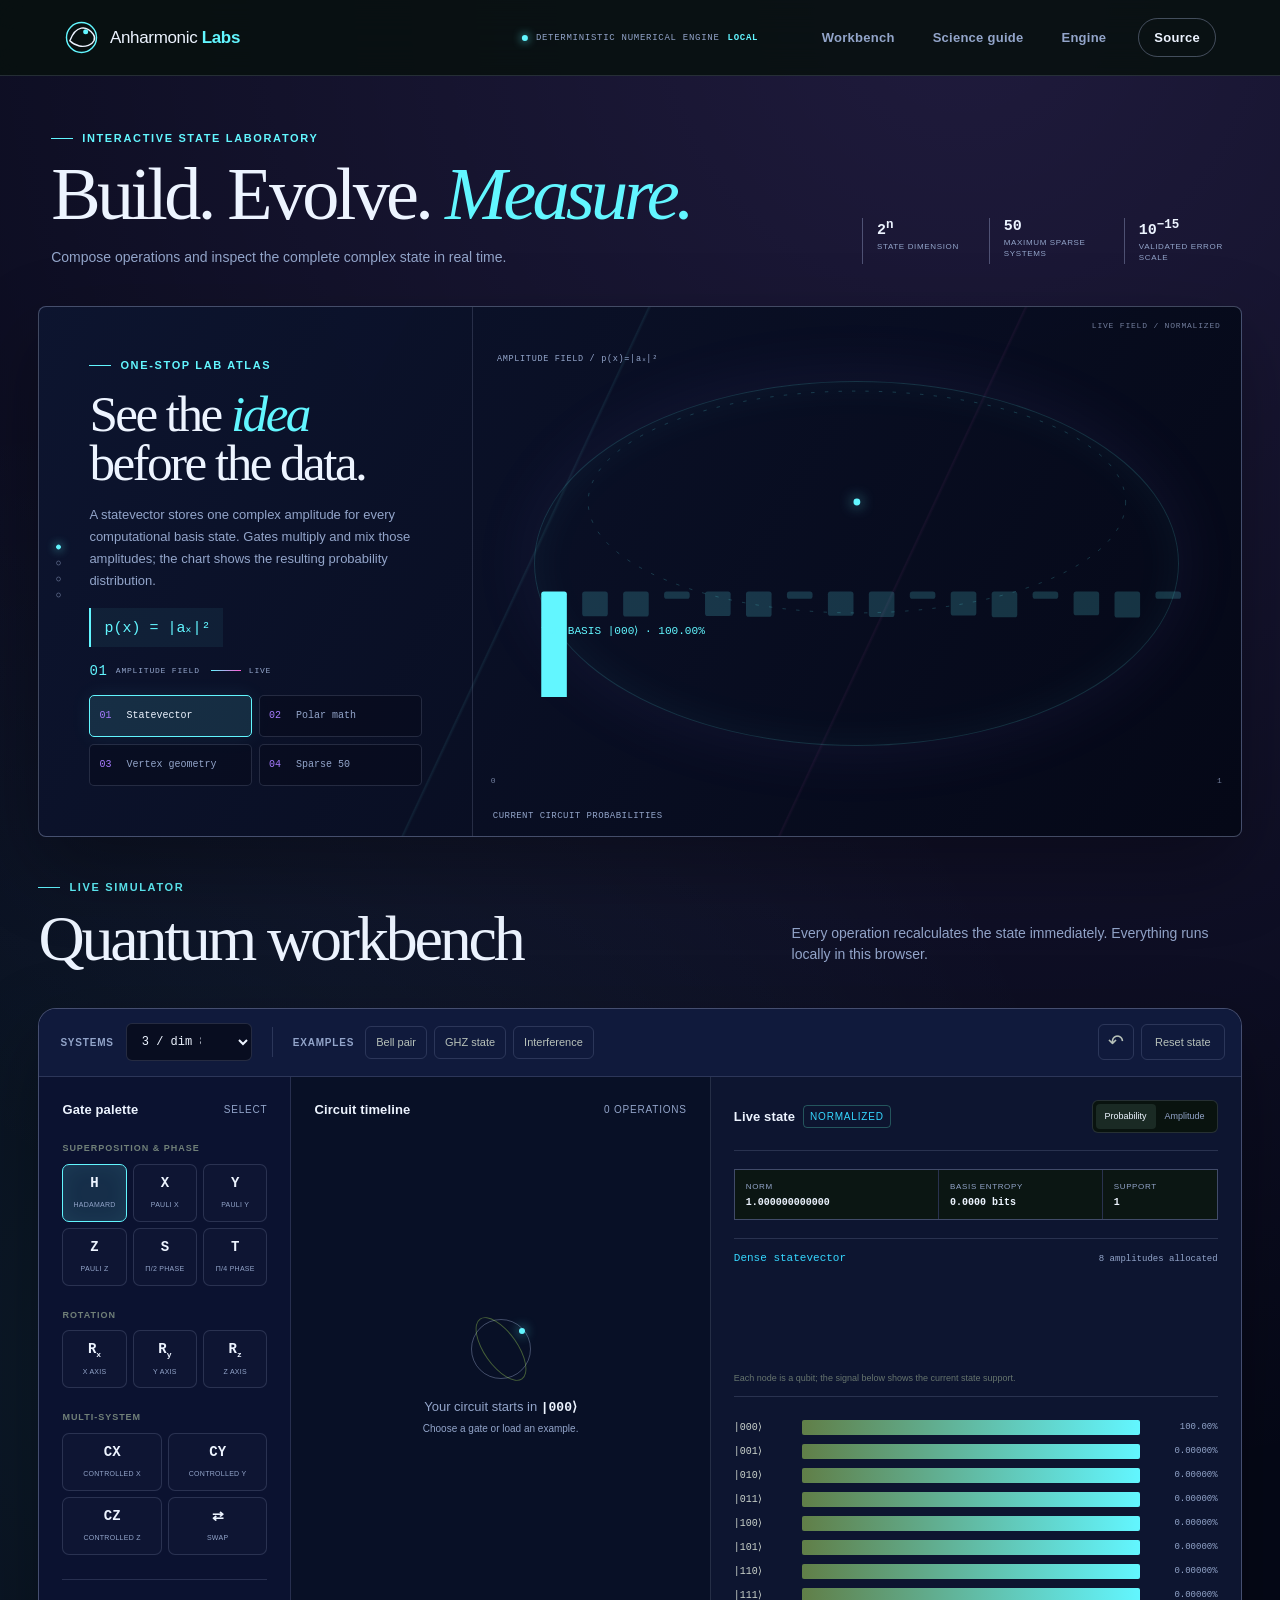
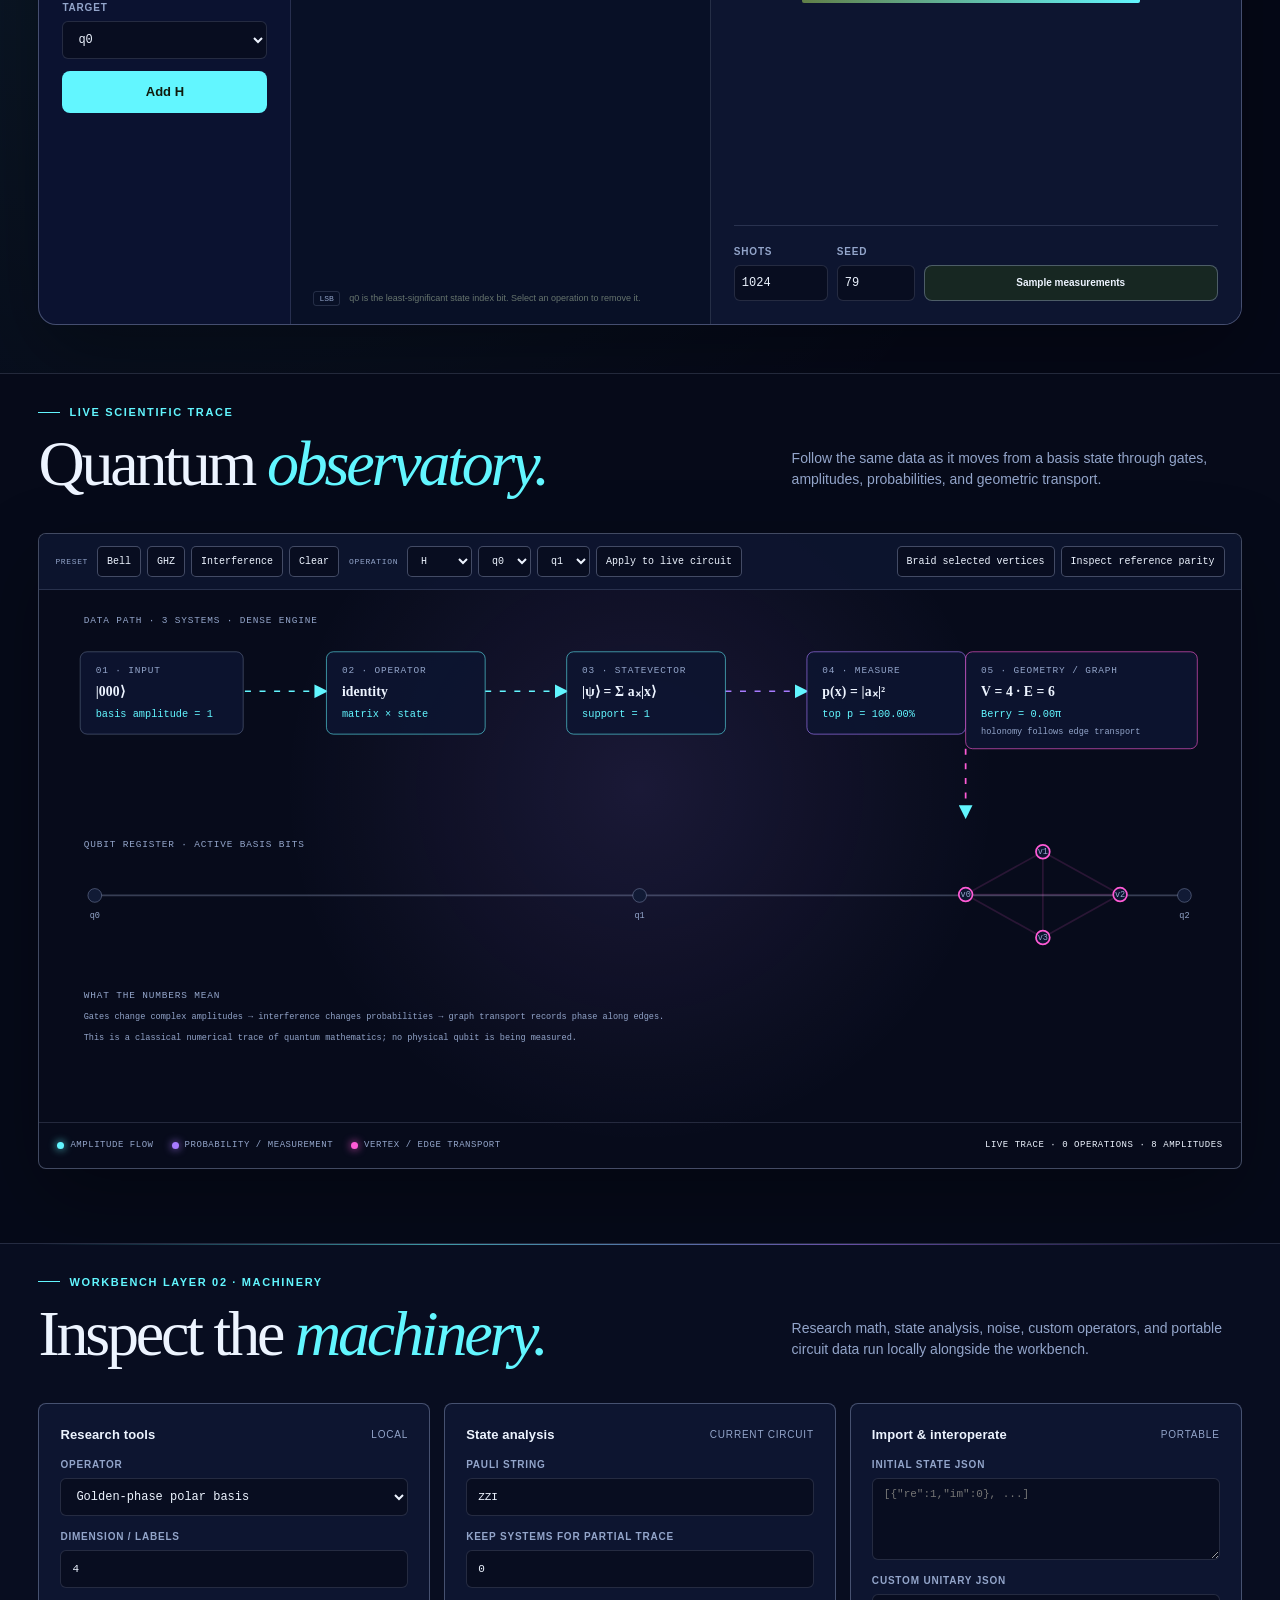
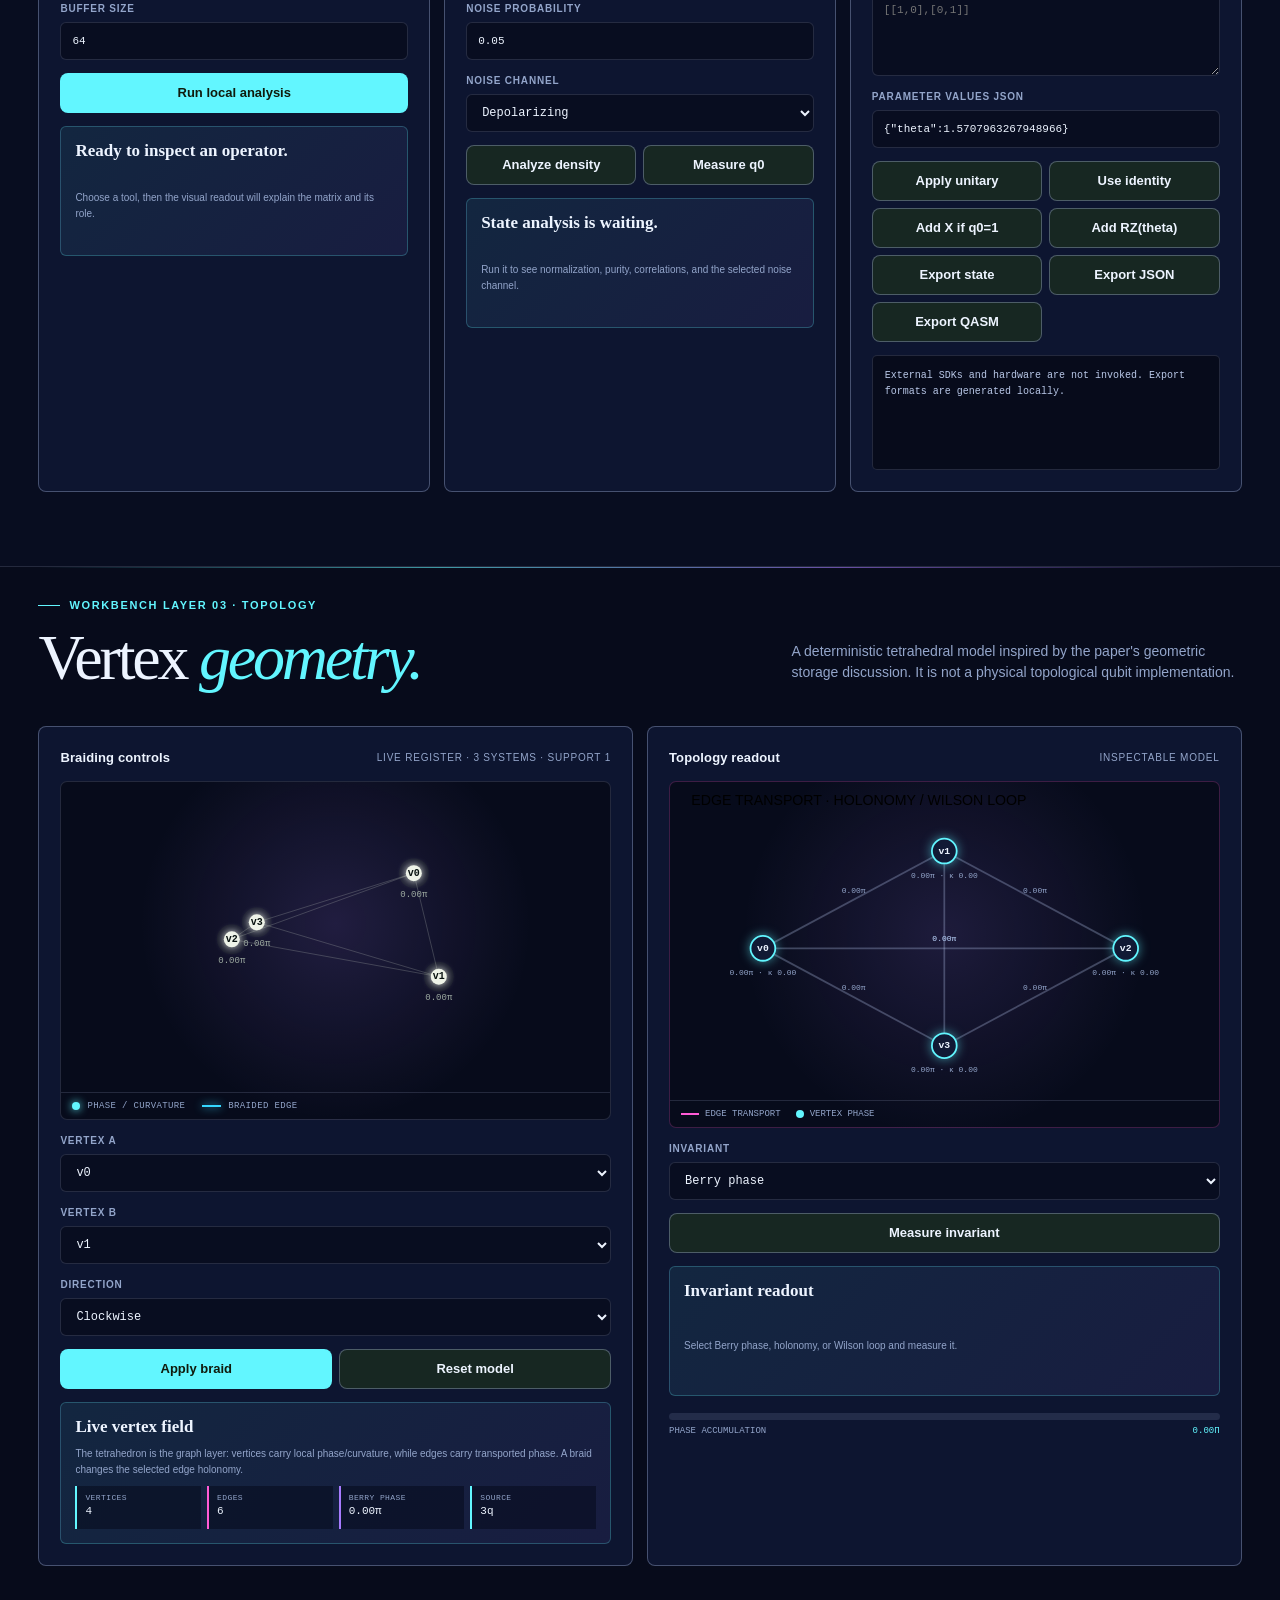
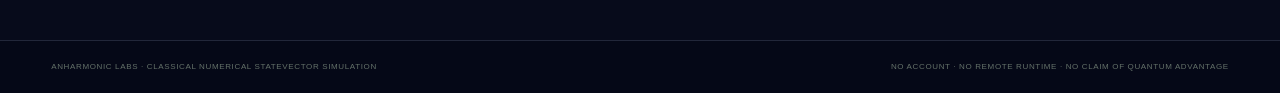
==== commit e153255d: "Finalize science-first evidence status" ====
--- a/index.html
+++ b/index.html
@@ -23,7 +23,7 @@
         </svg>
         <span>Anharmonic <b>Labs</b></span>
       </a>
-      <div class="engine-status"><i></i><span>Exact browser engine</span><strong>ONLINE</strong></div>
+      <div class="engine-status"><i></i><span>Deterministic numerical engine</span><strong>LOCAL</strong></div>
       <button id="mobile-menu" class="mobile-menu" type="button" aria-expanded="false" aria-controls="primary-nav">
         <span></span><span></span><span></span><span class="sr-only">Open navigation</span>
       </button>
@@ -43,7 +43,7 @@
           <p>Compose operations and inspect the complete complex state in real time.</p>
         </div>
         <dl class="app-readout" aria-label="Engine capabilities">
-          <div><dt>2<sup>n</sup></dt><dd>Exact state dimension</dd></div>
+          <div><dt>2<sup>n</sup></dt><dd>State dimension</dd></div>
           <div><dt>50</dt><dd>Maximum sparse systems</dd></div>
           <div><dt>10<sup>−15</sup></dt><dd>Validated error scale</dd></div>
         </dl>
@@ -338,7 +338,7 @@
       <div class="science-guide-grid">
         <article><span class="science-level science-level-real">EXACT NUMERICAL MODEL</span><h3>Statevector engine</h3><p>The browser stores complex amplitudes and applies finite-dimensional unitary matrices. For 1–6 systems it tracks every amplitude explicitly, so probabilities are calculated as $p(x)=|a_x|^2$ up to floating-point error.</p></article>
         <article><span class="science-level science-level-real">CHECKED AGAINST REFERENCES</span><h3>Parity evidence</h3><p>Selected circuits have been compared with the native NumPy simulator and Qiskit Statevector. Matching amplitudes and probabilities show implementation agreement, not proof that the browser is connected to physical qubits.</p></article>
-        <article><span class="science-level science-level-bounded">RESTRICTED SCALING</span><h3>Sparse 50 mode</h3><p>For 7–50 systems the browser stores only nonzero basis amplitudes. This is exact for sparse-preserving circuits while support stays bounded. It is not an arbitrary dense 50-qubit simulator.</p></article>
+        <article><span class="science-level science-level-bounded">RESTRICTED SCALING</span><h3>Sparse 50 mode</h3><p>For 7–50 systems the browser stores only nonzero basis amplitudes. This is deterministic numerical evolution for sparse-preserving circuits while support stays bounded. It is not an arbitrary dense 50-qubit simulator.</p></article>
         <article><span class="science-level science-level-math">NUMERICAL LINEAR ALGEBRA</span><h3>Polar transform</h3><p>The golden-phase dictionary is a deterministic matrix. Its Gram matrix measures column overlap; multiplying by the inverse square root produces the unitary polar/Löwdin basis. This is a calculation, not a new physical law.</p></article>
         <article><span class="science-level science-level-model">EXPERIMENTAL MODEL</span><h3>Vertex geometry</h3><p>The tetrahedron is an inspectable graph model inspired by geometric-storage ideas in the paper. Braiding updates phase, holonomy, and diagnostic invariants. It is not a demonstrated topological qubit, hardware device, or fault-tolerant code.</p></article>
         <article><span class="science-level science-level-no">NOT CLAIMED</span><h3>What this does not prove</h3><p>Nothing here establishes quantum advantage, physical quantum computation, arbitrary 50-qubit simulation, efficient asymptotic synthesis, cryptographic security, or superiority over the standard QFT.</p></article>
@@ -347,7 +347,7 @@
     </dialog>
 
     <footer class="app-footer">
-      <span>Anharmonic Labs · exact classical statevector simulation</span>
+      <span>Anharmonic Labs · classical numerical statevector simulation</span>
       <span>No account · no remote runtime · no claim of quantum advantage</span>
     </footer>
     <div id="toast" class="toast" role="status" aria-live="polite"></div>
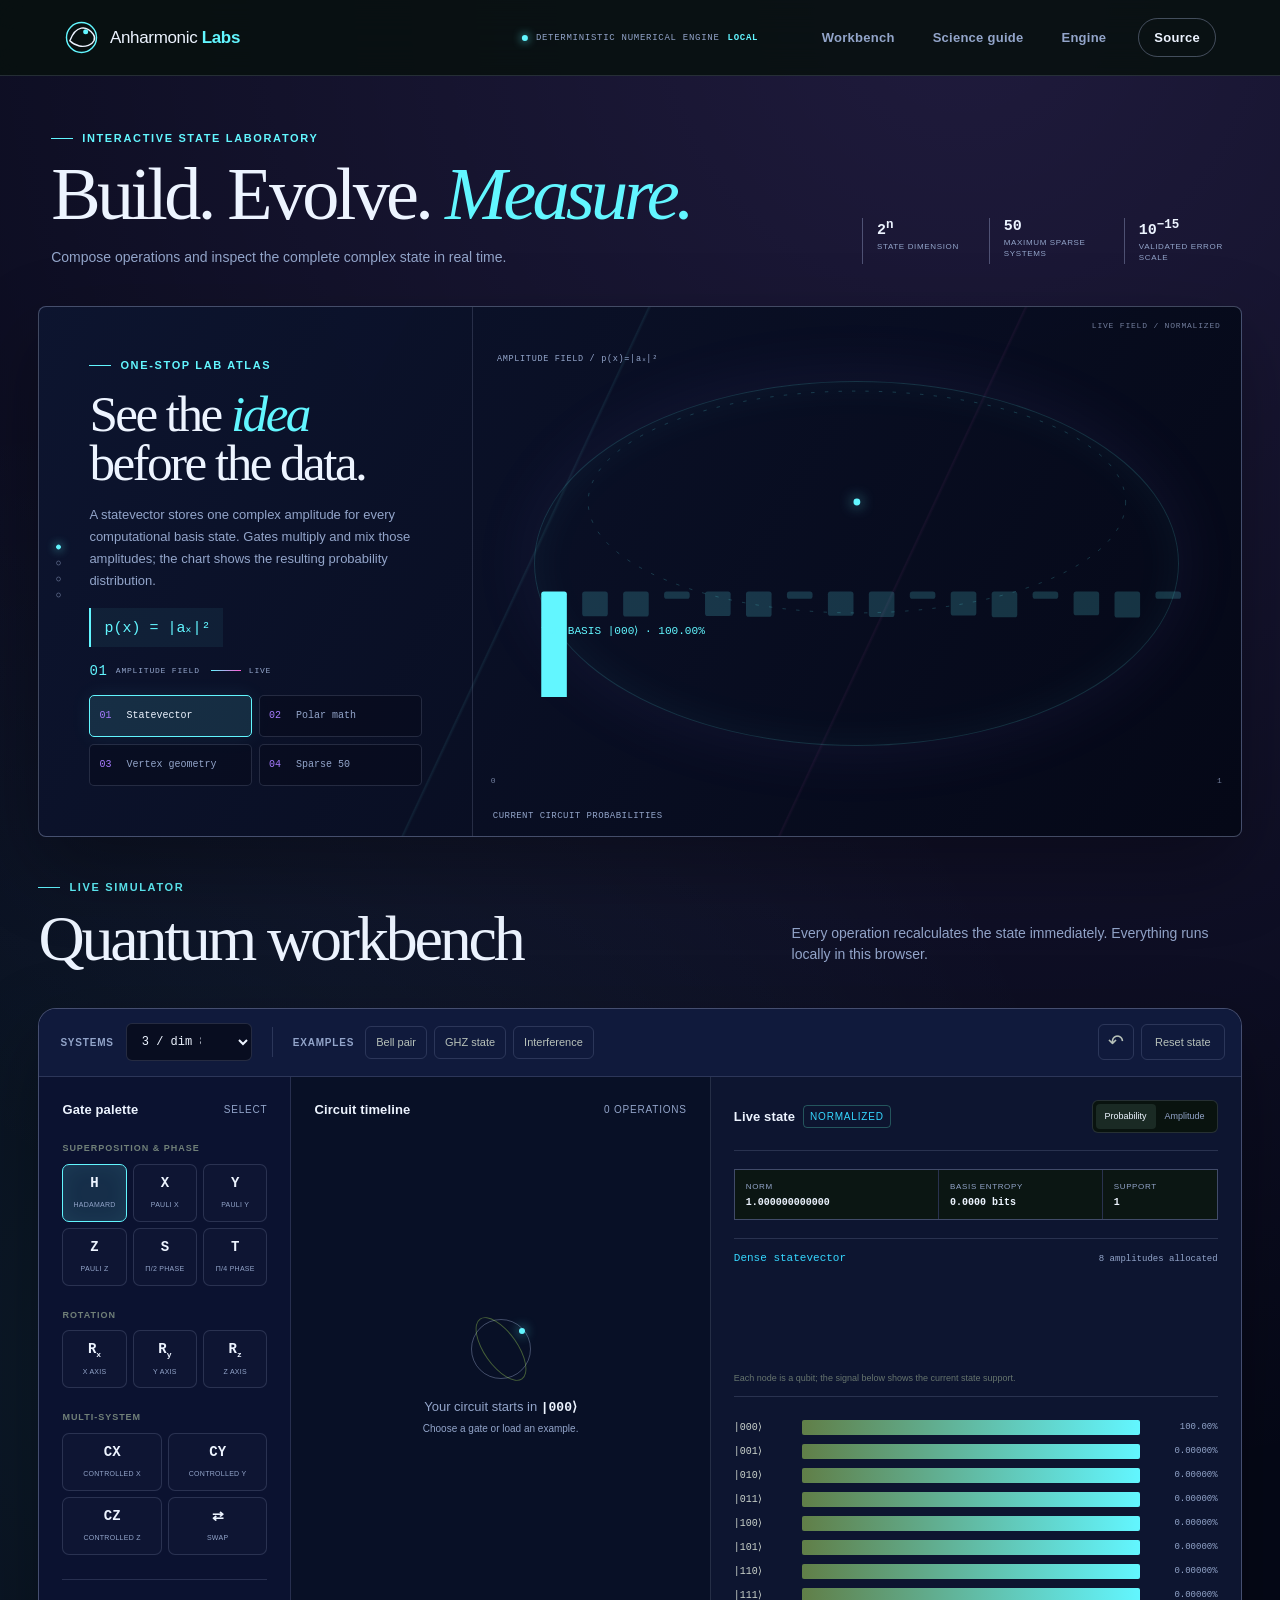
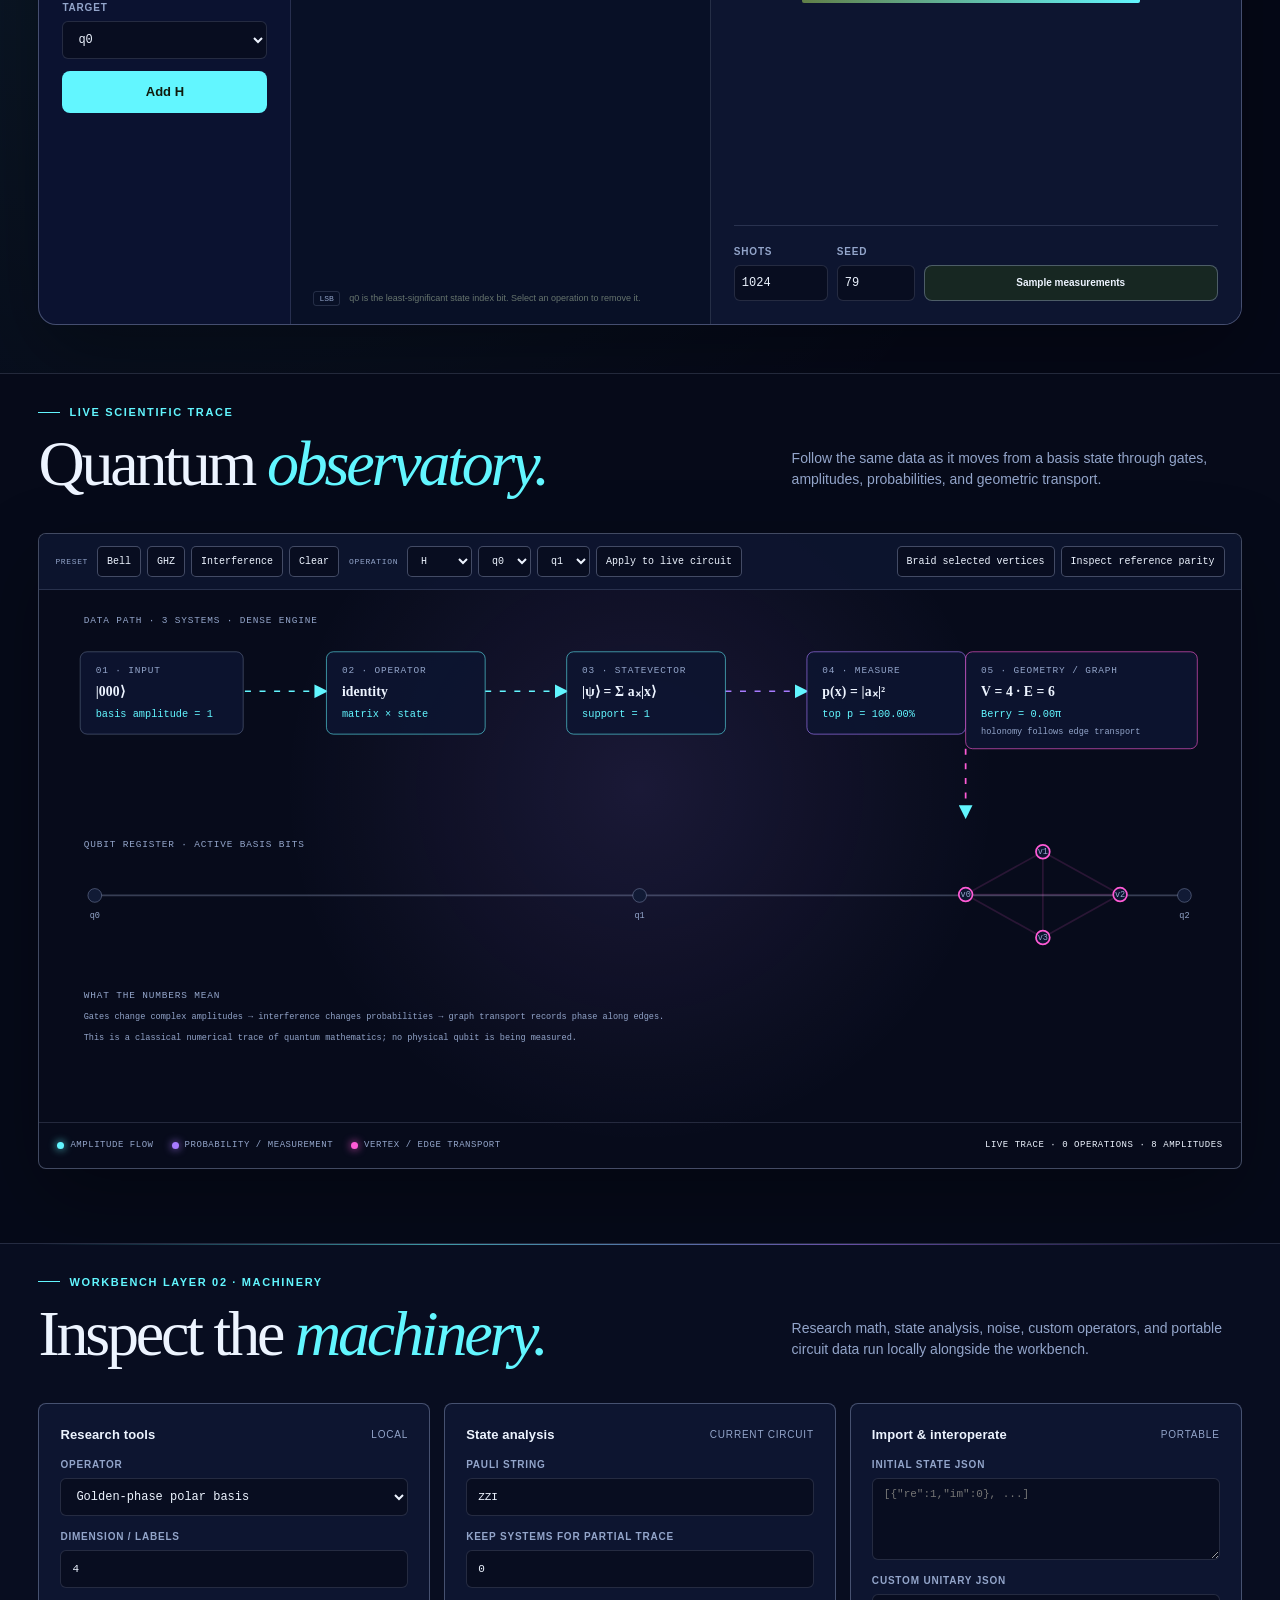
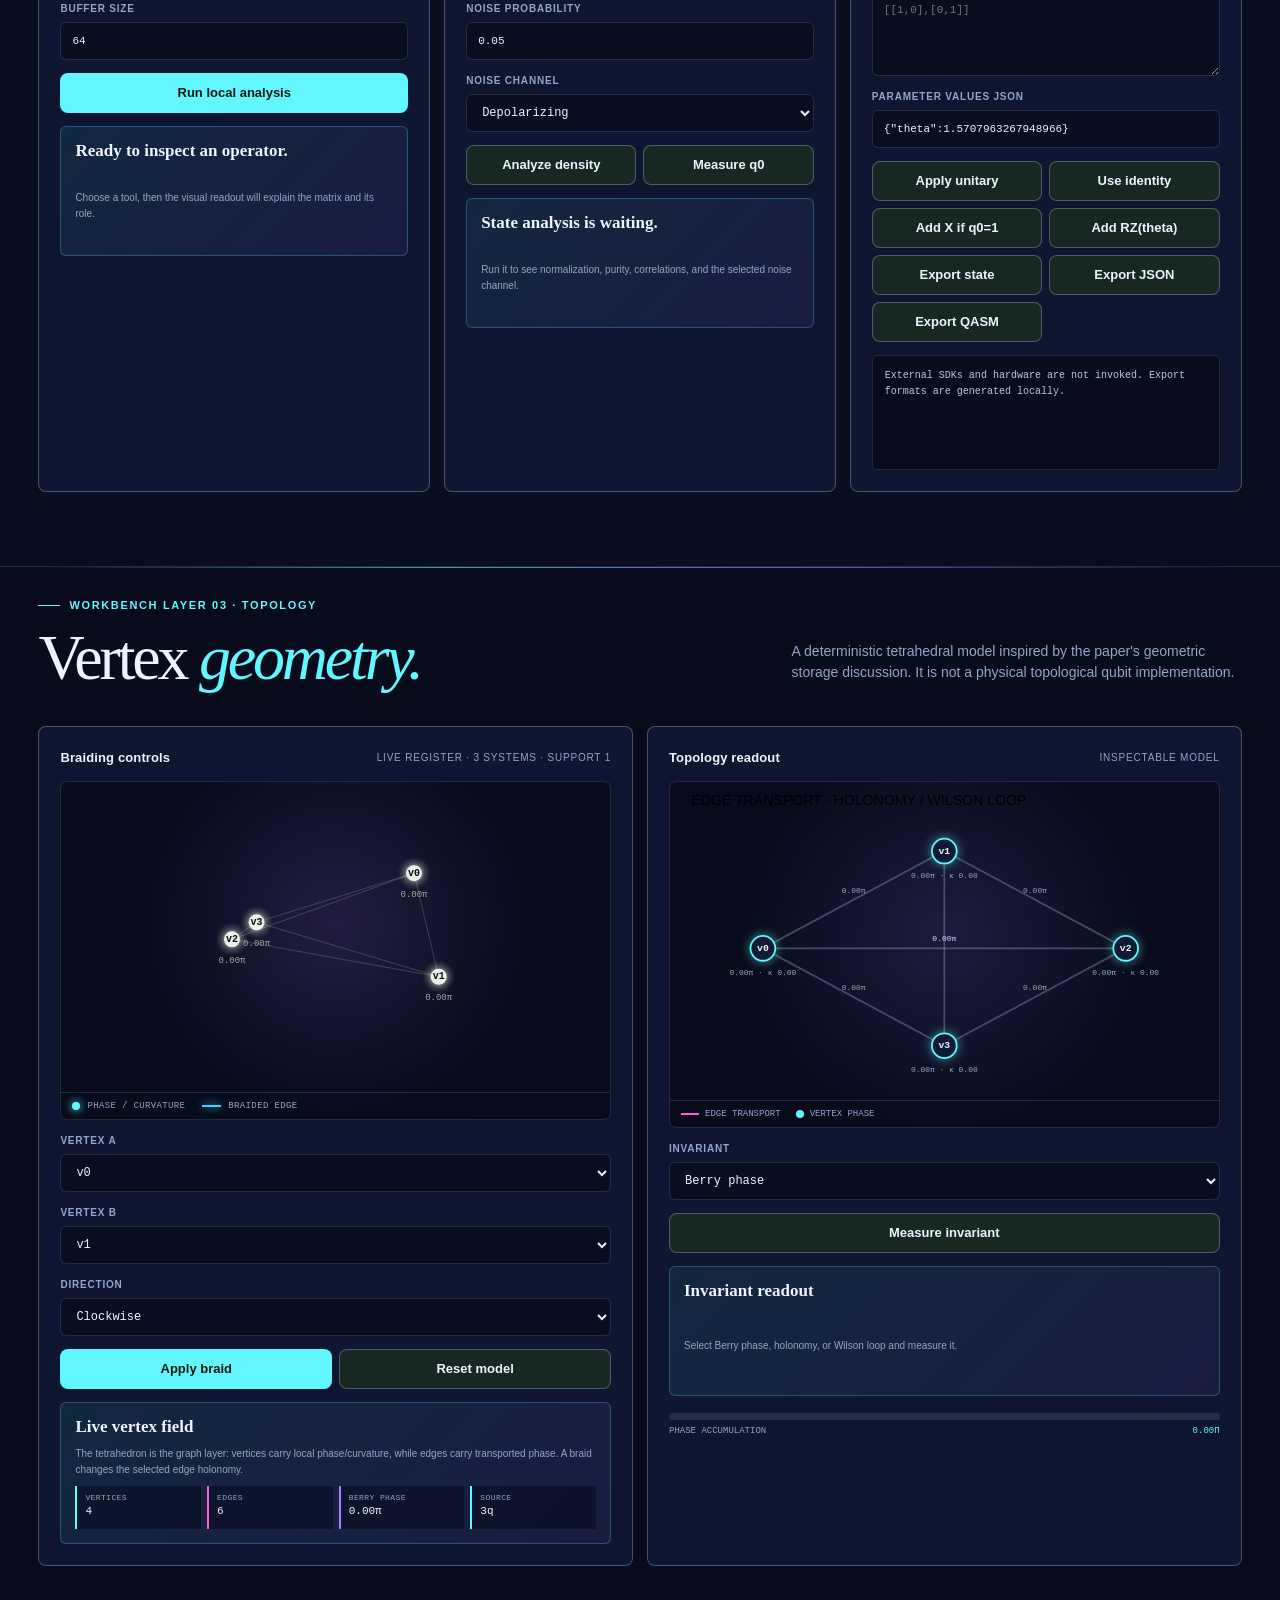
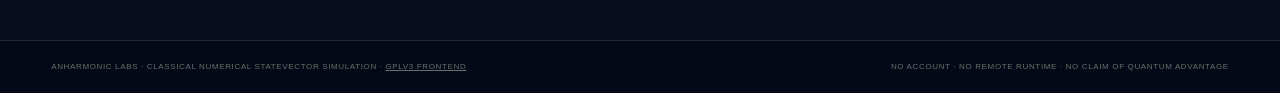
==== commit bab929c4: "Scope GPLv3 to public frontend and prune docs" ====
--- a/index.html
+++ b/index.html
@@ -347,7 +347,7 @@
     </dialog>
 
     <footer class="app-footer">
-      <span>Anharmonic Labs · classical numerical statevector simulation</span>
+      <span>Anharmonic Labs · classical numerical statevector simulation · <a href="assets/COPYING">GPLv3 frontend</a></span>
       <span>No account · no remote runtime · no claim of quantum advantage</span>
     </footer>
     <div id="toast" class="toast" role="status" aria-live="polite"></div>
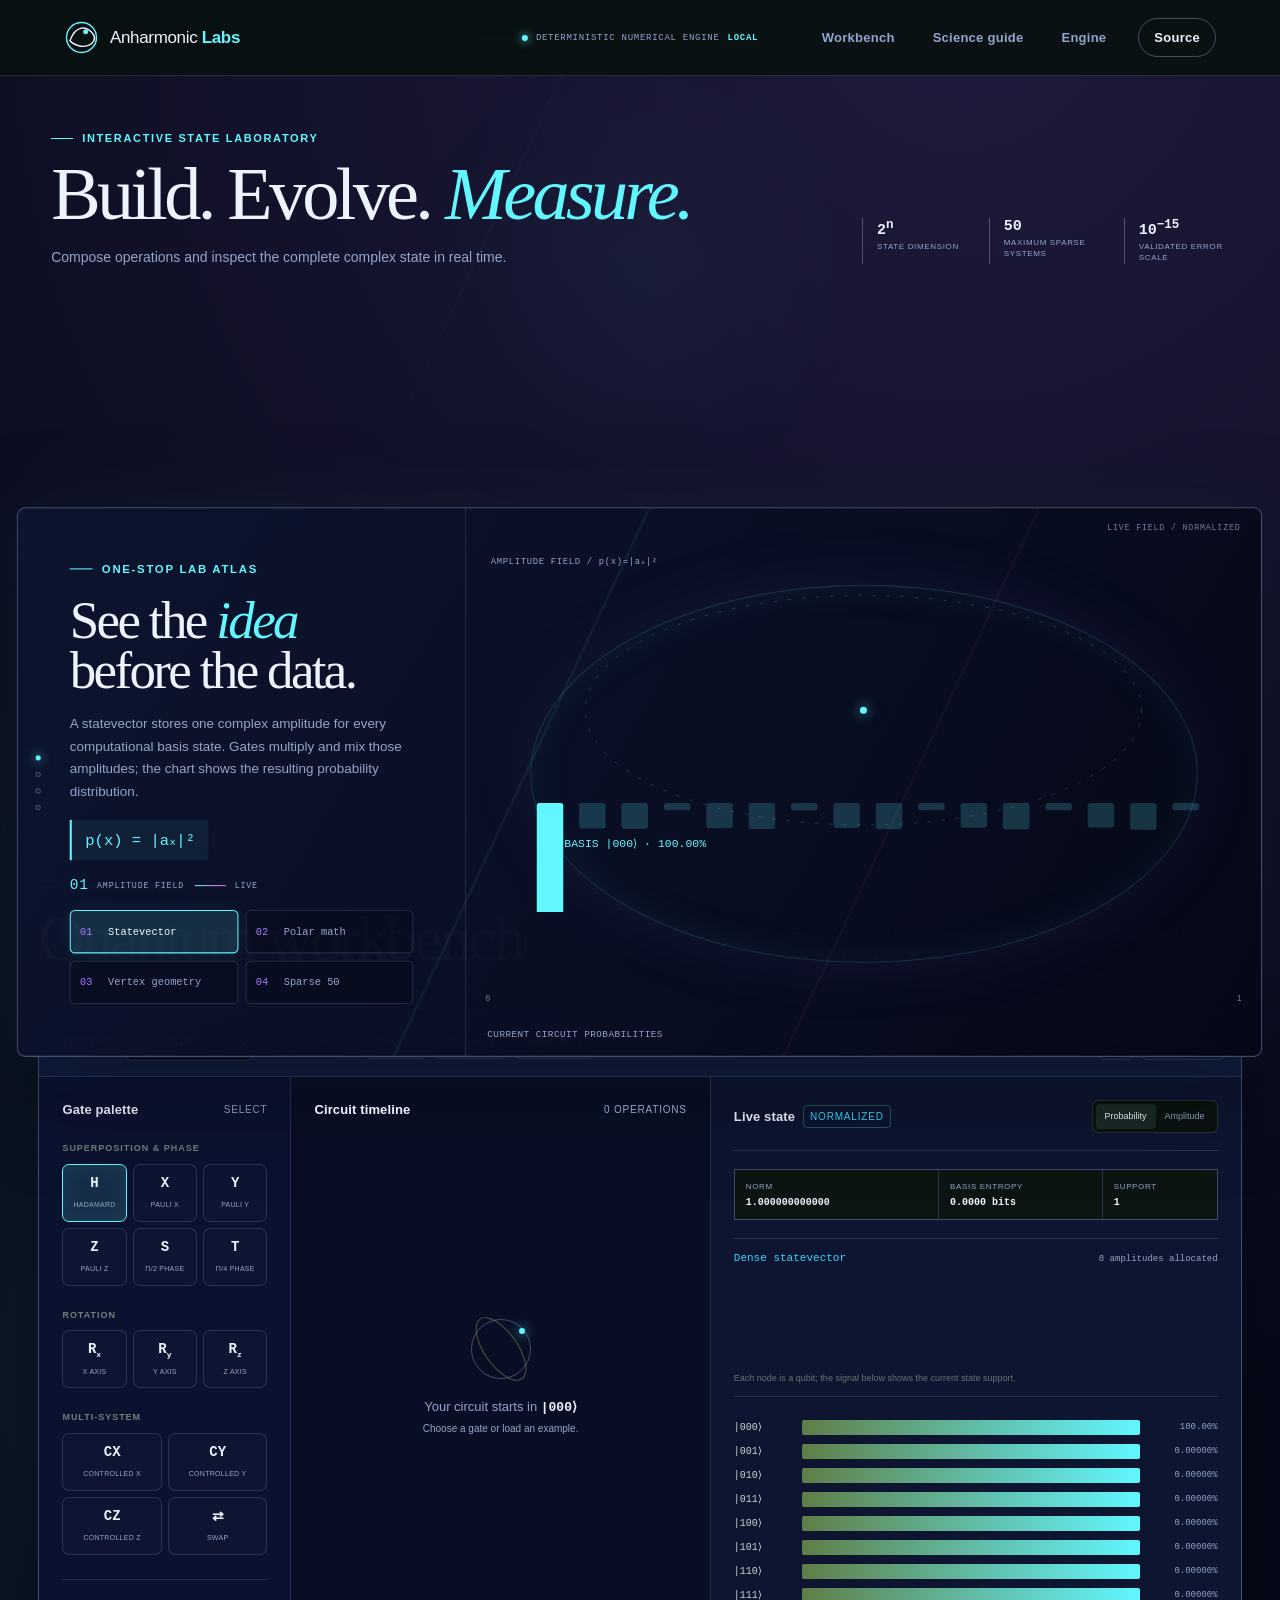
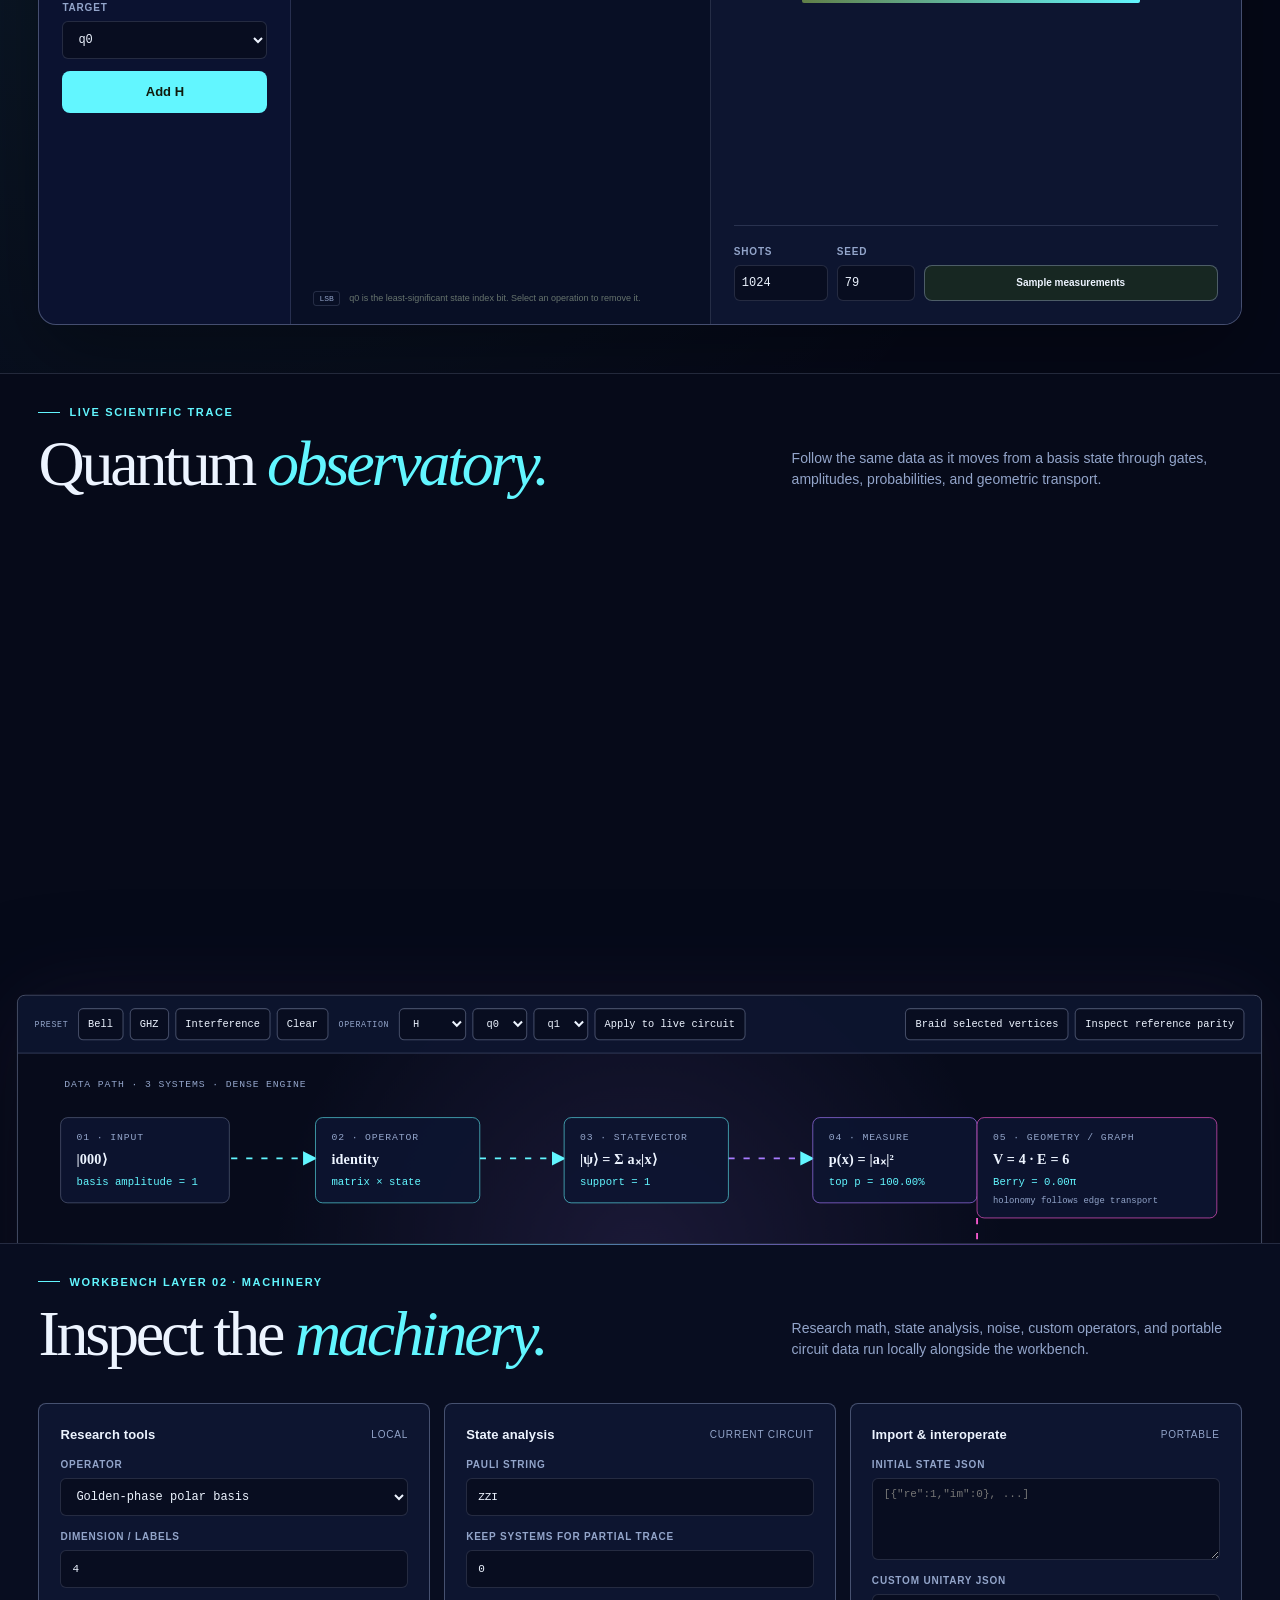
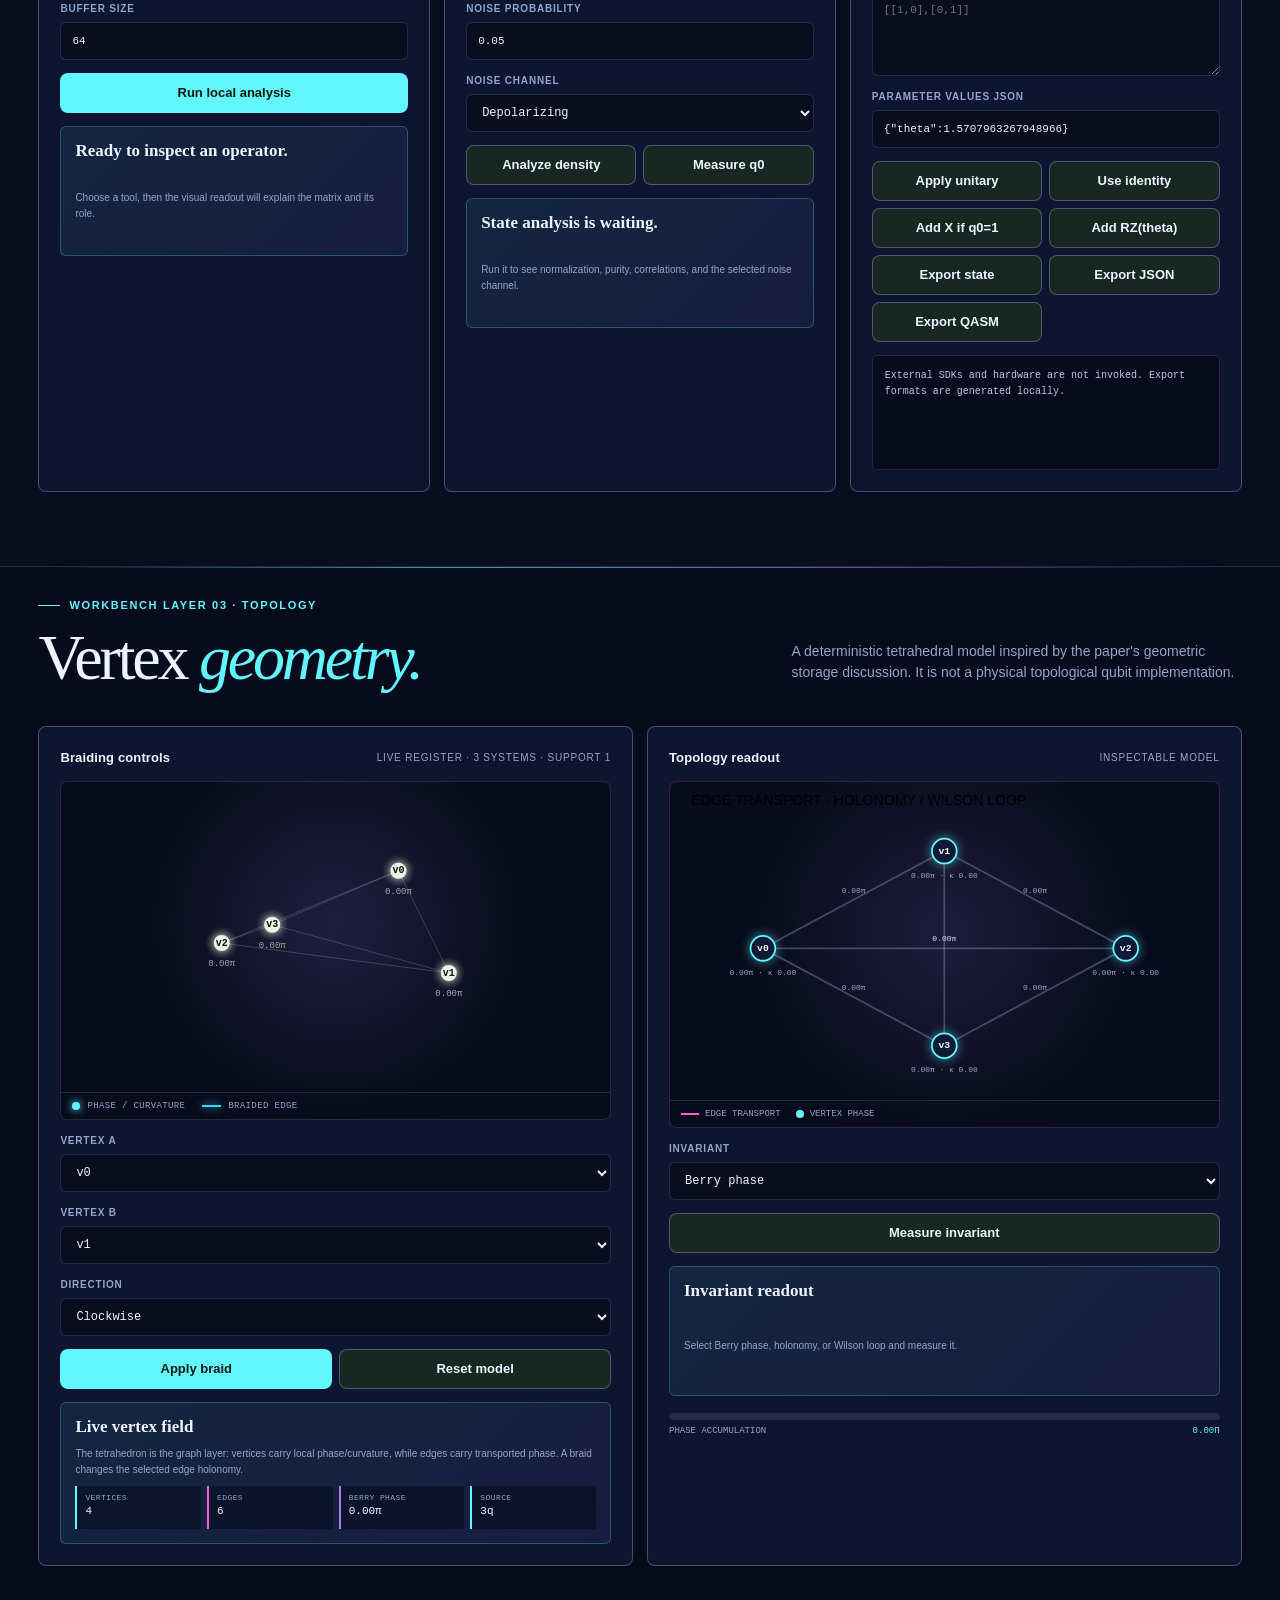
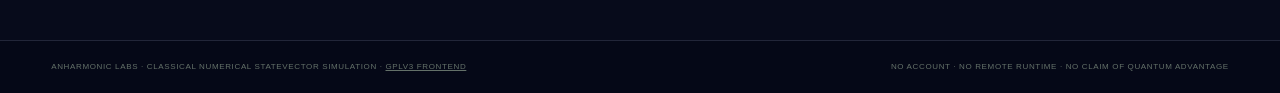
==== commit 008258ac: "Add cinematic parallax observatory layer" ====
--- a/index.html
+++ b/index.html
@@ -50,7 +50,7 @@
       </section>
 
       <section class="atlas-section" aria-labelledby="atlas-title">
-        <div class="atlas-shell">
+        <div class="atlas-shell parallax-depth" data-parallax="0.12">
           <div class="atlas-copy">
             <p class="eyebrow"><span></span> One-stop lab atlas</p>
             <h2 id="atlas-title">See the <em>idea</em> before the data.</h2>
@@ -206,7 +206,7 @@
           </div>
           <p>Follow the same data as it moves from a basis state through gates, amplitudes, probabilities, and geometric transport.</p>
         </div>
-        <div class="observatory-shell">
+        <div class="observatory-shell parallax-depth" data-parallax="0.08">
           <div class="observatory-controls">
             <div class="observatory-control-group"><span>Preset</span><button type="button" data-observatory-example="bell">Bell</button><button type="button" data-observatory-example="ghz">GHZ</button><button type="button" data-observatory-example="interference">Interference</button><button type="button" data-observatory-example="clear">Clear</button></div>
             <div class="observatory-control-group"><span>Operation</span><select id="observatory-gate"><option value="h">H</option><option value="x">X</option><option value="y">Y</option><option value="z">Z</option><option value="rx">RX</option><option value="ry">RY</option><option value="rz">RZ</option><option value="cx">CX</option><option value="cz">CZ</option><option value="swap">SWAP</option></select><select id="observatory-target"></select><select id="observatory-control"></select><button id="observatory-apply" type="button">Apply to live circuit</button></div>
--- a/assets/styles.css
+++ b/assets/styles.css
@@ -32,6 +32,7 @@
   line-height: 1.5;
   -webkit-font-smoothing: antialiased;
 }
+body::before { content: ""; position: fixed; z-index: -1; inset: 0; pointer-events: none; opacity: .42; background: linear-gradient(115deg, transparent 0 35%, rgba(98,246,255,.035) 35.1%, transparent 35.3% 70%, rgba(255,91,214,.03) 70.1%, transparent 70.3%), radial-gradient(circle at var(--pointer-x, 50%) var(--pointer-y, 30%), rgba(98,246,255,.08), transparent 28%); transition: background-position 500ms ease; }
 button, input, select { font: inherit; }
 button, a { -webkit-tap-highlight-color: transparent; }
 a { color: inherit; }
@@ -237,6 +238,9 @@
 }
 .atlas-section { padding: 0 clamp(14px, 3vw, 48px) 42px; }
 .atlas-shell { position: relative; display: grid; grid-template-columns: minmax(260px, .72fr) minmax(0, 1.28fr); max-width: 1540px; min-height: 390px; margin: auto; overflow: hidden; border: 1px solid var(--line-bright); border-radius: 8px; background: linear-gradient(120deg, rgba(13,21,48,.98), rgba(5,8,23,.99)); box-shadow: var(--shadow); }
+.parallax-depth { transform: translate3d(0, calc(var(--scroll-depth, 0) * -1px), 0) scale(calc(1 + var(--scroll-zoom, 0))); transition: transform 120ms linear; will-change: transform; }
+.atlas-shell.parallax-depth { box-shadow: 0 calc(30px + var(--scroll-shadow, 0px)) 100px rgba(0,0,0,.34), 0 0 70px rgba(98,246,255,.06); }
+.observatory-shell.parallax-depth { box-shadow: 0 calc(30px + var(--scroll-shadow, 0px)) 120px rgba(0,0,0,.42), 0 0 90px rgba(167,123,255,.08); }
 .atlas-shell::before { content: ""; position: absolute; inset: 0; pointer-events: none; background: linear-gradient(115deg, transparent 0 42%, rgba(98,246,255,.08) 42.1%, transparent 42.3% 68%, rgba(255,91,214,.06) 68.1%, transparent 68.3%); }
 .atlas-copy { position: relative; z-index: 1; display: grid; align-content: center; gap: 16px; padding: clamp(24px, 4vw, 50px); }
 .atlas-copy .eyebrow { margin: 0; }
@@ -527,4 +531,5 @@
 @media (prefers-reduced-motion: reduce) {
   html { scroll-behavior: auto; }
   *, *::before, *::after { animation-duration: .01ms !important; animation-iteration-count: 1 !important; transition-duration: .01ms !important; }
-}
+  .parallax-depth { transform: none !important; }
+}
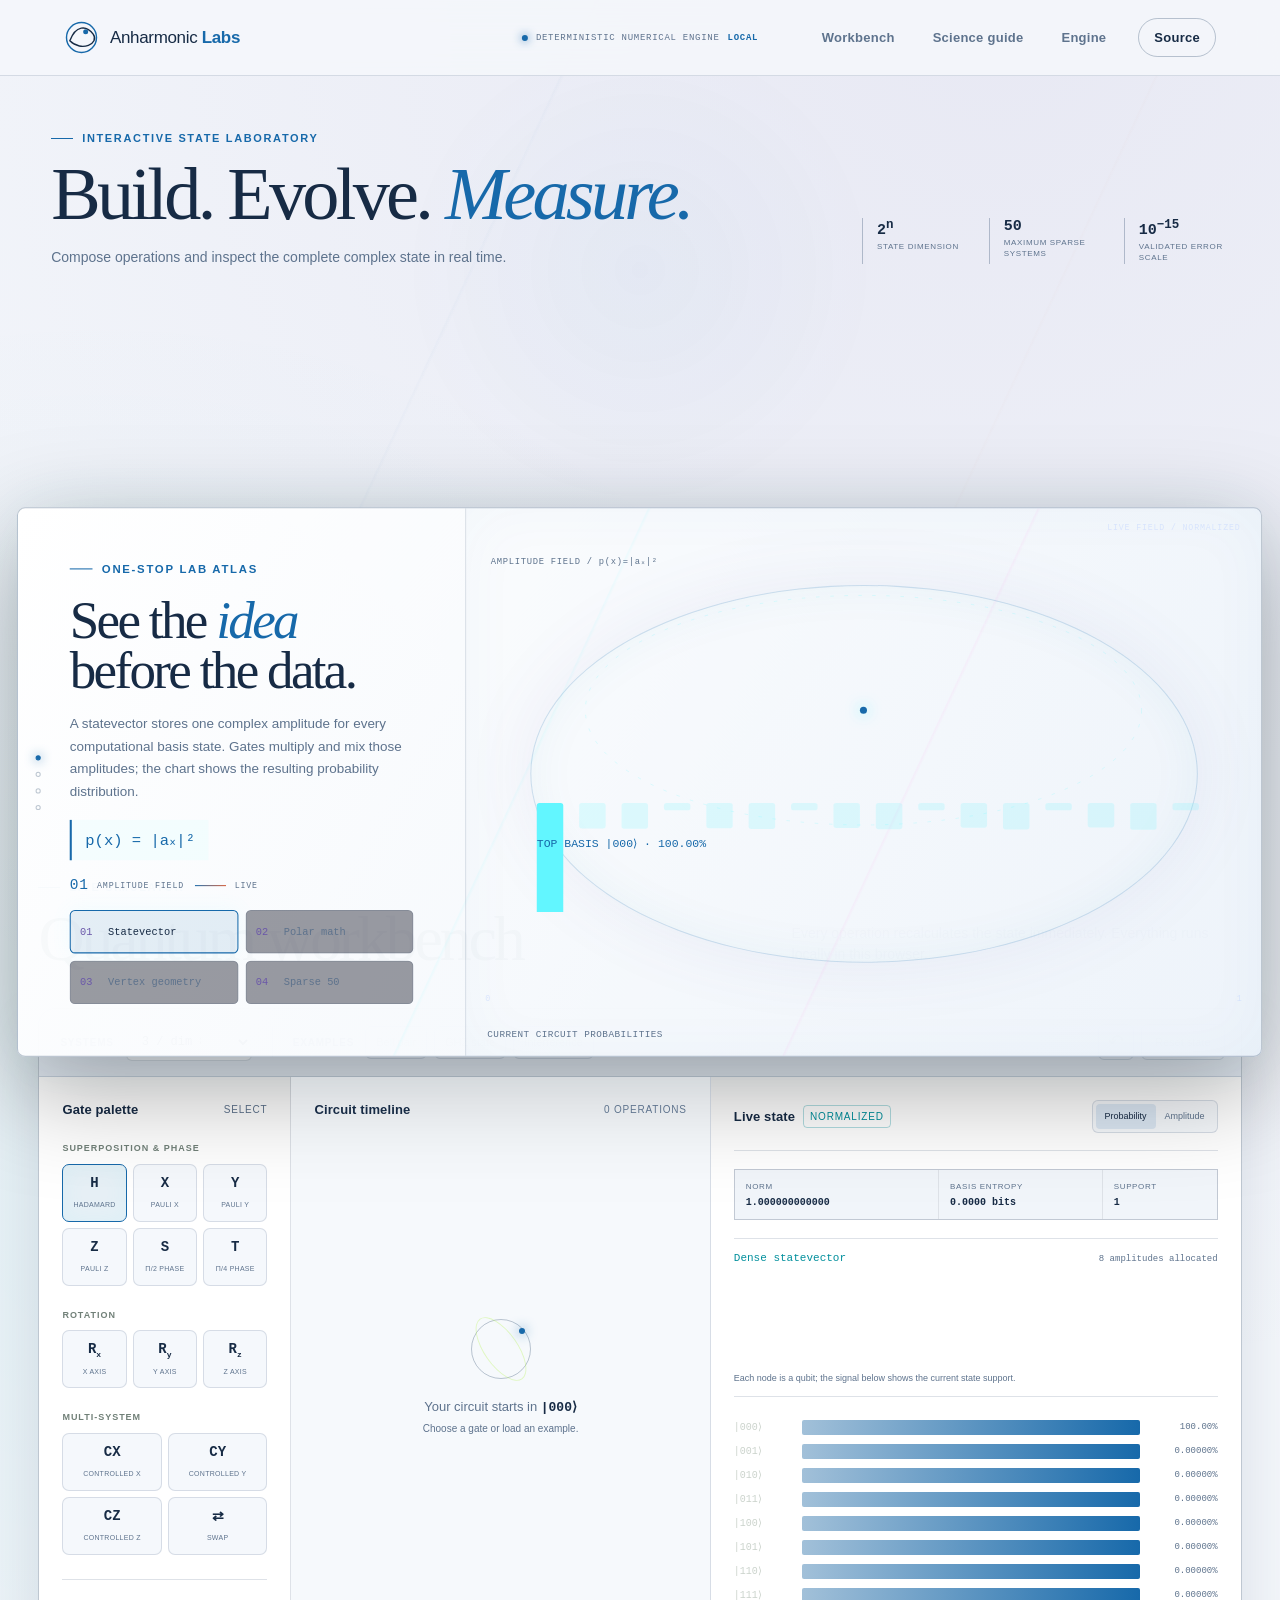
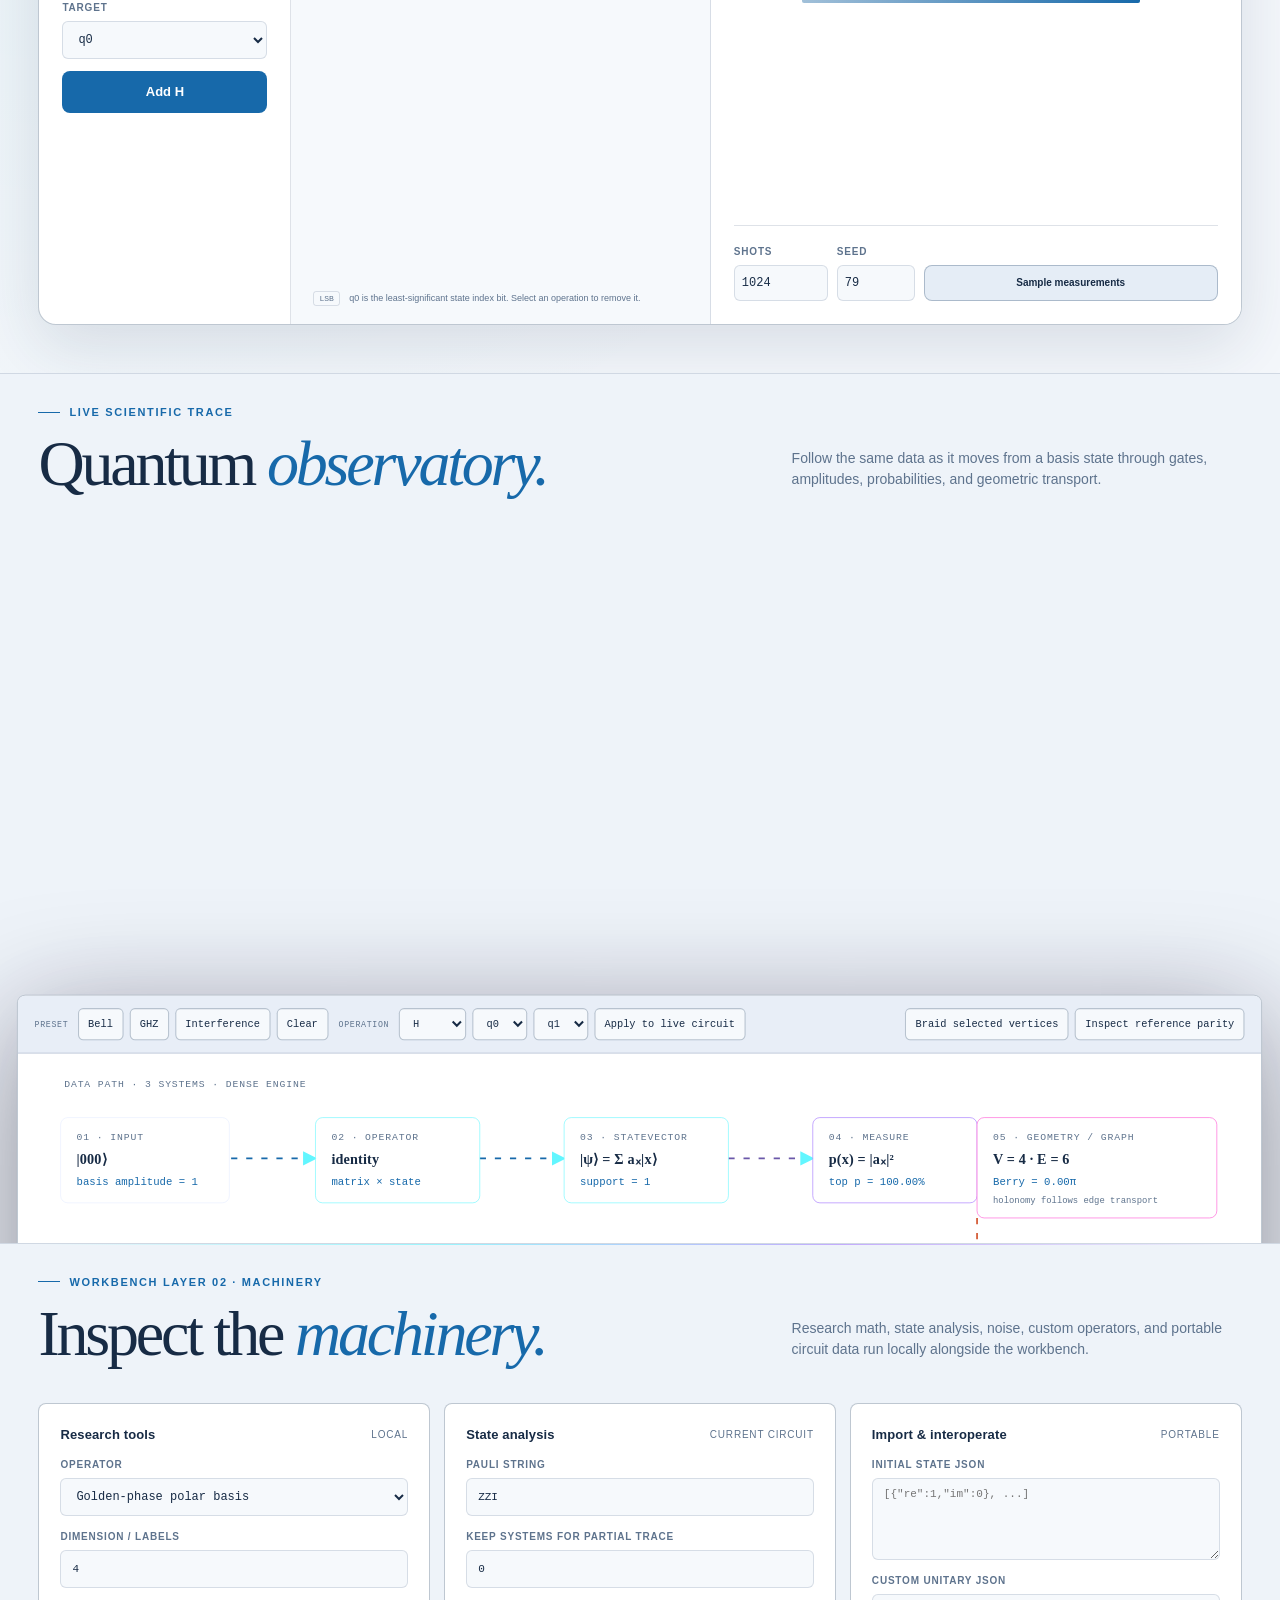
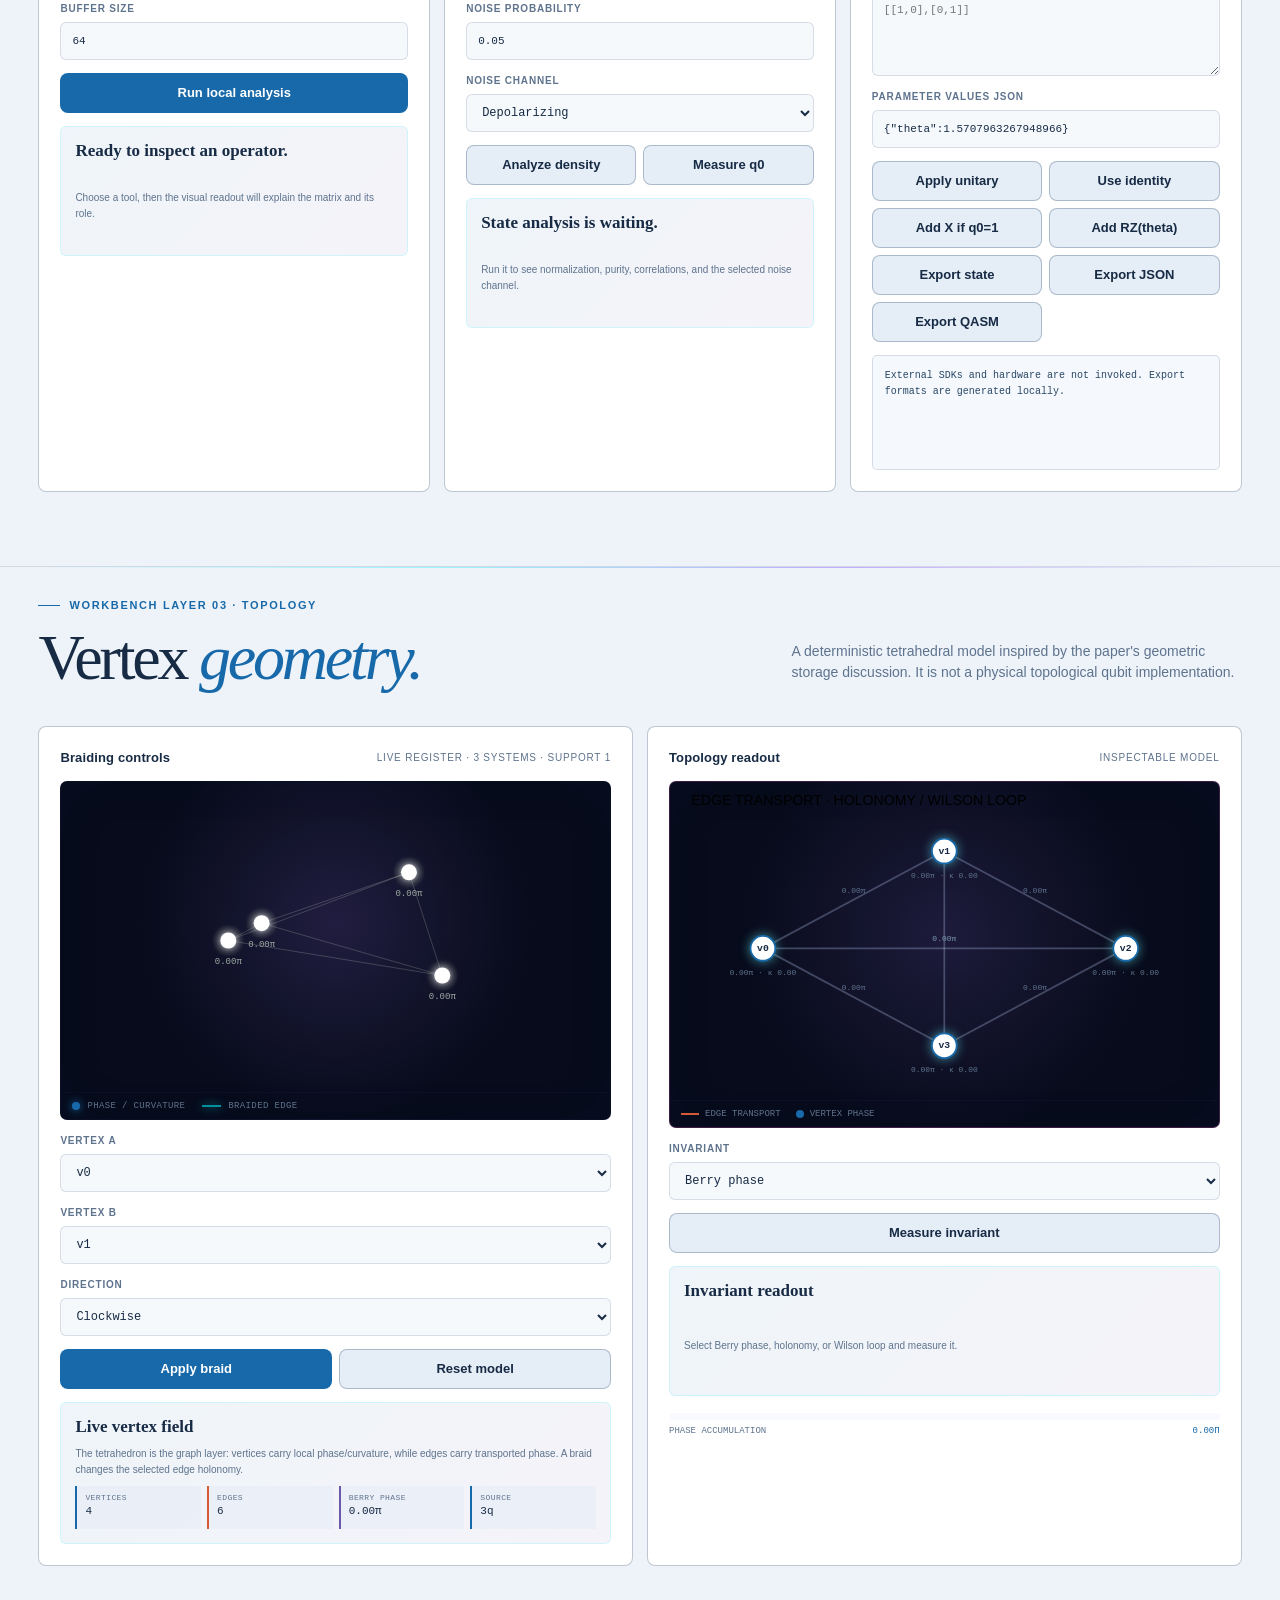
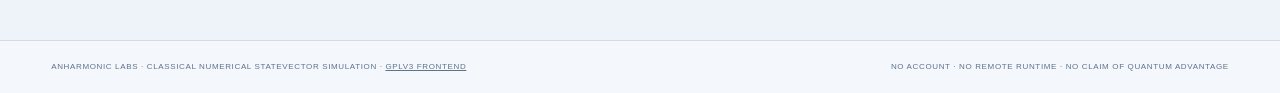
==== commit 9c9c5038: "Adopt light scientific workbench palette" ====
--- a/index.html
+++ b/index.html
@@ -4,7 +4,7 @@
     <meta charset="utf-8">
     <meta name="viewport" content="width=device-width, initial-scale=1">
     <meta name="description" content="Anharmonic Labs interactive quantum statevector simulator.">
-    <meta name="theme-color" content="#07110f">
+    <meta name="theme-color" content="#f4f7fb">
     <meta http-equiv="Content-Security-Policy" content="default-src 'self'; script-src 'self'; style-src 'self'; img-src 'self' data:; font-src 'self'; connect-src 'self'; object-src 'none'; base-uri 'self'; form-action 'self'">
     <title>Anharmonic Labs — Quantum Workbench</title>
     <link rel="stylesheet" href="assets/styles.css">
--- a/assets/styles.css
+++ b/assets/styles.css
@@ -238,7 +238,7 @@
 }
 .atlas-section { padding: 0 clamp(14px, 3vw, 48px) 42px; }
 .atlas-shell { position: relative; display: grid; grid-template-columns: minmax(260px, .72fr) minmax(0, 1.28fr); max-width: 1540px; min-height: 390px; margin: auto; overflow: hidden; border: 1px solid var(--line-bright); border-radius: 8px; background: linear-gradient(120deg, rgba(13,21,48,.98), rgba(5,8,23,.99)); box-shadow: var(--shadow); }
-.parallax-depth { transform: translate3d(0, calc(var(--scroll-depth, 0) * -1px), 0) scale(calc(1 + var(--scroll-zoom, 0))); transition: transform 120ms linear; will-change: transform; }
+.parallax-depth { transform: translate3d(0, var(--scroll-offset, 0px), 0) scale(var(--scroll-scale, 1)); transition: transform 120ms linear; will-change: transform; }
 .atlas-shell.parallax-depth { box-shadow: 0 calc(30px + var(--scroll-shadow, 0px)) 100px rgba(0,0,0,.34), 0 0 70px rgba(98,246,255,.06); }
 .observatory-shell.parallax-depth { box-shadow: 0 calc(30px + var(--scroll-shadow, 0px)) 120px rgba(0,0,0,.42), 0 0 90px rgba(167,123,255,.08); }
 .atlas-shell::before { content: ""; position: absolute; inset: 0; pointer-events: none; background: linear-gradient(115deg, transparent 0 42%, rgba(98,246,255,.08) 42.1%, transparent 42.3% 68%, rgba(255,91,214,.06) 68.1%, transparent 68.3%); }
@@ -533,3 +533,70 @@
   *, *::before, *::after { animation-duration: .01ms !important; animation-iteration-count: 1 !important; transition-duration: .01ms !important; }
   .parallax-depth { transform: none !important; }
 }
+
+/* Scientific light theme: paper, ink, cobalt operators, orange measurements. */
+:root {
+  color-scheme: light;
+  --ink: #f4f7fb;
+  --ink-raised: #ffffff;
+  --ink-soft: #e8eef7;
+  --line: rgba(23, 55, 91, 0.14);
+  --line-bright: rgba(23, 55, 91, 0.28);
+  --paper: #172b45;
+  --muted: #5e738d;
+  --acid: #1769aa;
+  --acid-soft: rgba(23, 105, 170, 0.1);
+  --aqua: #008f9c;
+  --violet: #6b58a9;
+  --magenta: #d45b36;
+  --danger: #bb3e4d;
+  --shadow: 0 22px 65px rgba(28, 54, 84, 0.13);
+}
+
+body { background: var(--ink); color: var(--paper); }
+body::before { opacity: .6; background: linear-gradient(115deg, transparent 0 35%, rgba(23,105,170,.035) 35.1%, transparent 35.3% 70%, rgba(212,91,54,.025) 70.1%, transparent 70.3%), radial-gradient(circle at var(--pointer-x, 50%) var(--pointer-y, 30%), rgba(23,105,170,.06), transparent 28%); }
+.site-header { background: rgba(244,247,251,.9); border-bottom-color: var(--line); }
+.brand, .primary-nav a:hover, .nav-link-button:hover { color: var(--paper); }
+.brand-mark path { stroke: var(--paper); }
+.app-body { background: radial-gradient(circle at 78% 0%, rgba(107,88,169,.09), transparent 28%), radial-gradient(circle at 8% 25%, rgba(0,143,156,.06), transparent 24%), var(--ink); }
+.science-guide, .science-guide-grid article { color: var(--paper); background: #ffffff; }
+.science-guide-header { background: linear-gradient(120deg, rgba(23,105,170,.08), rgba(107,88,169,.08)); }
+.science-guide-footer { background: #eef3f9; }
+.atlas-shell { background: linear-gradient(120deg, rgba(255,255,255,.98), rgba(237,243,250,.98)); }
+.atlas-visual { background-image: linear-gradient(rgba(23,105,170,.065) 1px, transparent 1px), linear-gradient(90deg, rgba(23,105,170,.065) 1px, transparent 1px), radial-gradient(circle at 50% 45%, rgba(0,143,156,.1), transparent 62%), #edf3f9; }
+.atlas-visual::after { border-color: rgba(23,105,170,.2); box-shadow: 0 0 70px rgba(107,88,169,.08), inset 0 0 45px rgba(0,143,156,.05); }
+.observatory-section, .analysis-section, .vertex-section, .lab-section { background: #eef3f9; }
+.observatory-shell, .lab-shell { background: #ffffff; }
+.observatory-controls, .lab-toolbar { background: #e8eef7; }
+.observatory-visual, .atlas-visual, .vertex-visual-wrap, .topology-graph-wrap { box-shadow: inset 0 0 60px rgba(23,105,170,.035); }
+.analysis-card { background: #ffffff; }
+.analysis-card .field input[type="text"], .analysis-card .field input[type="number"], .analysis-card textarea, .field select, .field input[type="number"], .observatory-control-group button, .observatory-control-group select { background: #f6f9fc; color: var(--paper); }
+.analysis-output { color: #294766; background: #f5f8fc; }
+.analysis-visual { background: linear-gradient(135deg, rgba(23,105,170,.07), rgba(107,88,169,.07)); }
+.visual-metric { background: rgba(232,238,247,.7); }
+.results-panel { background: #ffffff; }
+.metrics-row div { background: #f1f5fa; }
+.tab-list, .field select, .field input[type="number"] { background: #f6f9fc; }
+.tab-list button.is-active { background: #dce8f4; color: var(--paper); }
+.probability-track { background: rgba(23,55,91,.08); }
+.probability-fill { background: linear-gradient(90deg, rgba(23,105,170,.35), var(--acid)); }
+.amplitude-table thead { background: #e8eef7; }
+.circuit-panel { background: rgba(232,238,247,.38); }
+.gate-button, .circuit-gate { background: #f5f8fc; }
+.button-secondary { background: #e5edf6; color: var(--paper); }
+.button-primary { background: var(--acid); color: #ffffff; }
+.button-primary:hover { background: #0f568d; }
+.raw-details summary, .circuit-note, .engine-stack p { color: var(--muted); }
+.app-footer { border-top-color: var(--line); color: var(--muted); }
+.toast { border-color: rgba(23,105,170,.3); background: #ffffff; color: var(--paper); box-shadow: var(--shadow); }
+.observatory-svg .qubit-node { fill: #dbe7f2; stroke: #6d87a2; }
+.observatory-svg .graph-vertex, .atlas-scene .scene-node, .topology-graph .topology-vertex { fill: #ffffff; }
+.observatory-svg .trace-node { fill: rgba(255,255,255,.92); }
+.atlas-scene .scene-text, .topology-graph .topology-edge-label, .topology-graph .topology-phase-label { fill: var(--muted); }
+.circuit-note { color: var(--muted); }
+.wire { background: #9db1c7; }
+.control-mark { background: var(--aqua); box-shadow: 0 0 10px rgba(0,143,156,.35); }
+.probability-fill { background: linear-gradient(90deg, rgba(23,105,170,.35), var(--acid)); }
+.amplitude-table thead { background: #e8eef7; }
+.tab-list { background: #f6f9fc; }
+.exact-badge { border-color: rgba(0,143,156,.3); }
